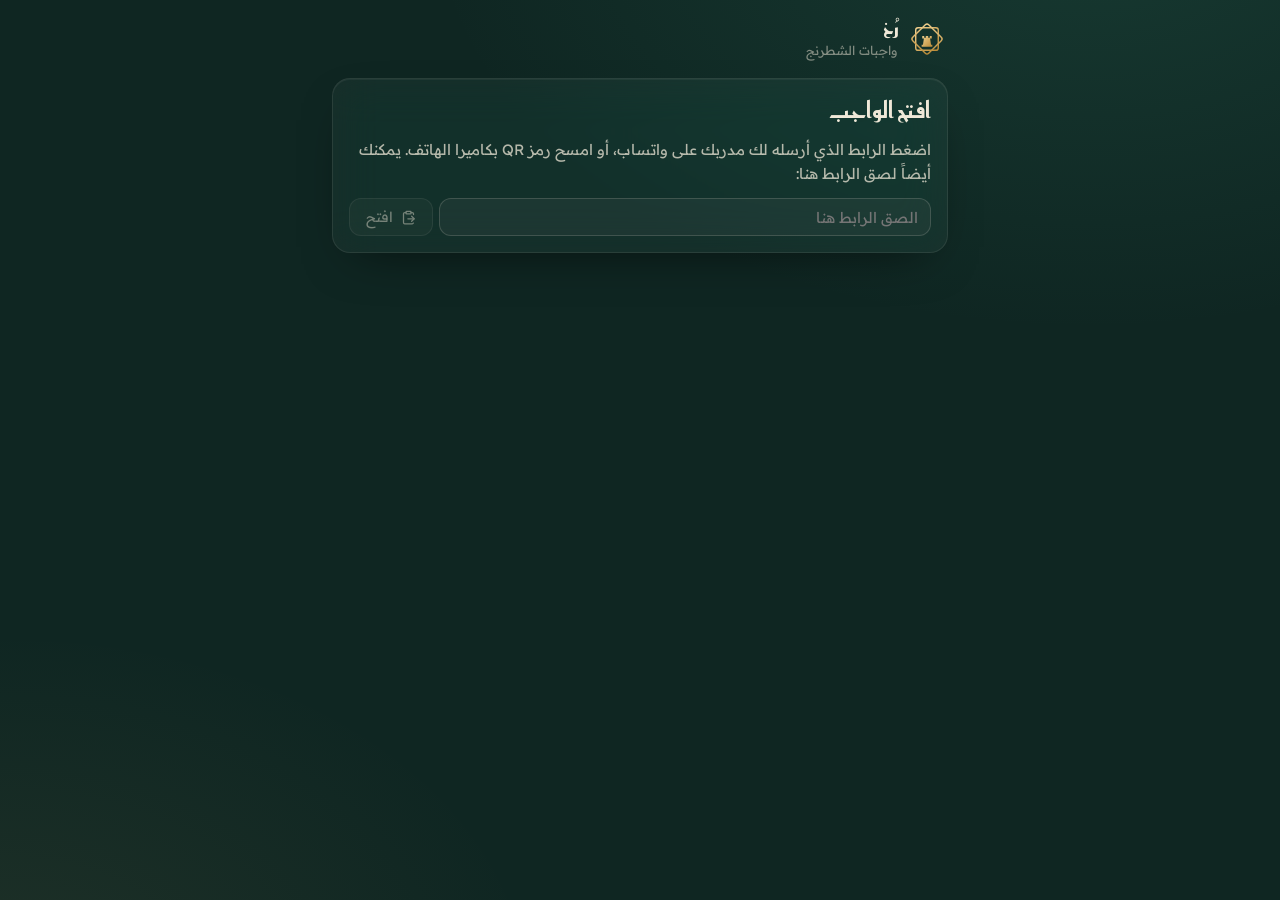
==== index.html @ 5d539c86 "Student homework page" ====
<!doctype html>
<html lang="ar" dir="rtl">
  <head>
    <meta charset="UTF-8" />
    <meta name="viewport" content="width=device-width, initial-scale=1.0, viewport-fit=cover" />
    <meta name="theme-color" content="#0f2622" />
    <meta name="referrer" content="no-referrer" />
    <meta name="description" content="رُخ — حلّ واجب الشطرنج الذي أرسله مدربك" />
    <title>رُخ — واجب الشطرنج</title>
    <link rel="icon" href="./icon.svg" />
    <link rel="manifest" href="./manifest.webmanifest" />
    <script type="module" crossorigin src="./assets/student-DVTTqoDS.js"></script>
    <link rel="stylesheet" crossorigin href="./assets/student-B9oNljlA.css">
  </head>
  <body>
    <div id="root"></div>
  </body>
</html>
---- assets/student-B9oNljlA.css ----
@font-face{font-family:Readex Pro Variable;font-style:normal;font-display:swap;font-weight:160 700;src:url(./readex-pro-arabic-wght-normal-DiwT_uOQ.woff2)format("woff2-variations");unicode-range:U+6??,U+750-77F,U+870-88E,U+890-891,U+897-8E1,U+8E3-8FF,U+200C-200E,U+2010-2011,U+204F,U+2E41,U+FB50-FDFF,U+FE70-FE74,U+FE76-FEFC,U+102E0-102FB,U+10E60-10E7E,U+10EC2-10EC4,U+10EFC-10EFF,U+1EE00-1EE03,U+1EE05-1EE1F,U+1EE21-1EE22,U+1EE24,U+1EE27,U+1EE29-1EE32,U+1EE34-1EE37,U+1EE39,U+1EE3B,U+1EE42,U+1EE47,U+1EE49,U+1EE4B,U+1EE4D-1EE4F,U+1EE51-1EE52,U+1EE54,U+1EE57,U+1EE59,U+1EE5B,U+1EE5D,U+1EE5F,U+1EE61-1EE62,U+1EE64,U+1EE67-1EE6A,U+1EE6C-1EE72,U+1EE74-1EE77,U+1EE79-1EE7C,U+1EE7E,U+1EE80-1EE89,U+1EE8B-1EE9B,U+1EEA1-1EEA3,U+1EEA5-1EEA9,U+1EEAB-1EEBB,U+1EEF0-1EEF1}@font-face{font-family:Readex Pro Variable;font-style:normal;font-display:swap;font-weight:160 700;src:url(./readex-pro-vietnamese-wght-normal-Do5Nl5oc.woff2)format("woff2-variations");unicode-range:U+102-103,U+110-111,U+128-129,U+168-169,U+1A0-1A1,U+1AF-1B0,U+300-301,U+303-304,U+308-309,U+323,U+329,U+1EA0-1EF9,U+20AB}@font-face{font-family:Readex Pro Variable;font-style:normal;font-display:swap;font-weight:160 700;src:url(./readex-pro-latin-ext-wght-normal-CsYMu49W.woff2)format("woff2-variations");unicode-range:U+100-2BA,U+2BD-2C5,U+2C7-2CC,U+2CE-2D7,U+2DD-2FF,U+304,U+308,U+329,U+1D00-1DBF,U+1E00-1E9F,U+1EF2-1EFF,U+2020,U+20A0-20AB,U+20AD-20C0,U+2113,U+2C60-2C7F,U+A720-A7FF}@font-face{font-family:Readex Pro Variable;font-style:normal;font-display:swap;font-weight:160 700;src:url(./readex-pro-latin-wght-normal--ekFhJJC.woff2)format("woff2-variations");unicode-range:U+??,U+131,U+152-153,U+2BB-2BC,U+2C6,U+2DA,U+2DC,U+304,U+308,U+329,U+2000-206F,U+20AC,U+2122,U+2191,U+2193,U+2212,U+2215,U+FEFF,U+FFFD}@font-face{font-family:Reem Kufi;font-style:normal;font-display:swap;font-weight:600;src:url(./reem-kufi-arabic-600-normal-DfPr_Olo.woff2)format("woff2"),url(./reem-kufi-arabic-600-normal-BlglqIsH.woff)format("woff");unicode-range:U+6??,U+750-77F,U+870-88E,U+890-891,U+897-8E1,U+8E3-8FF,U+200C-200E,U+2010-2011,U+204F,U+2E41,U+FB50-FDFF,U+FE70-FE74,U+FE76-FEFC,U+102E0-102FB,U+10E60-10E7E,U+10EC2-10EC4,U+10EFC-10EFF,U+1EE00-1EE03,U+1EE05-1EE1F,U+1EE21-1EE22,U+1EE24,U+1EE27,U+1EE29-1EE32,U+1EE34-1EE37,U+1EE39,U+1EE3B,U+1EE42,U+1EE47,U+1EE49,U+1EE4B,U+1EE4D-1EE4F,U+1EE51-1EE52,U+1EE54,U+1EE57,U+1EE59,U+1EE5B,U+1EE5D,U+1EE5F,U+1EE61-1EE62,U+1EE64,U+1EE67-1EE6A,U+1EE6C-1EE72,U+1EE74-1EE77,U+1EE79-1EE7C,U+1EE7E,U+1EE80-1EE89,U+1EE8B-1EE9B,U+1EEA1-1EEA3,U+1EEA5-1EEA9,U+1EEAB-1EEBB,U+1EEF0-1EEF1}@font-face{font-family:Reem Kufi;font-style:normal;font-display:swap;font-weight:600;src:url(./reem-kufi-vietnamese-600-normal-B860skIo.woff2)format("woff2"),url(./reem-kufi-vietnamese-600-normal-DrgVodXJ.woff)format("woff");unicode-range:U+102-103,U+110-111,U+128-129,U+168-169,U+1A0-1A1,U+1AF-1B0,U+300-301,U+303-304,U+308-309,U+323,U+329,U+1EA0-1EF9,U+20AB}@font-face{font-family:Reem Kufi;font-style:normal;font-display:swap;font-weight:600;src:url(./reem-kufi-latin-ext-600-normal-CPTgRtnQ.woff2)format("woff2"),url(./reem-kufi-latin-ext-600-normal-BGpF9z2Y.woff)format("woff");unicode-range:U+100-2BA,U+2BD-2C5,U+2C7-2CC,U+2CE-2D7,U+2DD-2FF,U+304,U+308,U+329,U+1D00-1DBF,U+1E00-1E9F,U+1EF2-1EFF,U+2020,U+20A0-20AB,U+20AD-20C0,U+2113,U+2C60-2C7F,U+A720-A7FF}@font-face{font-family:Reem Kufi;font-style:normal;font-display:swap;font-weight:600;src:url(./reem-kufi-latin-600-normal-D3q9CKj_.woff2)format("woff2"),url(./reem-kufi-latin-600-normal-COcR8l3q.woff)format("woff");unicode-range:U+??,U+131,U+152-153,U+2BB-2BC,U+2C6,U+2DA,U+2DC,U+304,U+308,U+329,U+2000-206F,U+20AC,U+2122,U+2191,U+2193,U+2212,U+2215,U+FEFF,U+FFFD}.cg-wrap{box-sizing:content-box;display:block;position:relative}cg-container{width:100%;height:100%;display:block;position:absolute;top:0}cg-board{-webkit-user-select:none;user-select:none;background-size:cover;width:100%;height:100%;line-height:0;position:absolute;top:0;left:0}.cg-wrap.manipulable cg-board{cursor:pointer}cg-board square{pointer-events:none;width:12.5%;height:12.5%;position:absolute;top:0;left:0}cg-board square.move-dest{pointer-events:auto}cg-board square.last-move{will-change:transform}.cg-wrap piece{z-index:2;will-change:transform;pointer-events:none;background-size:cover;width:12.5%;height:12.5%;position:absolute;top:0;left:0}cg-board piece.dragging{cursor:move;z-index:11!important}piece.anim{z-index:8}piece.fading{z-index:1;opacity:.5}.cg-wrap piece.ghost{opacity:.3}.cg-wrap piece svg{pointer-events:none;z-index:2;opacity:.6;width:100%;height:100%;position:relative;top:0;left:0;overflow:hidden}.cg-wrap cg-auto-pieces,.cg-wrap .cg-shapes,.cg-wrap .cg-custom-svgs,.cg-wrap .cg-shapes-below,.cg-wrap .cg-custom-below{pointer-events:none;width:100%;height:100%;position:absolute;top:0;left:0;overflow:visible}.cg-wrap cg-auto-pieces{z-index:2}.cg-wrap cg-auto-pieces piece{opacity:.3}.cg-wrap .cg-shapes{opacity:.6;z-index:2;overflow:hidden}.cg-wrap .cg-shapes-below{z-index:1;overflow:hidden}.cg-wrap .cg-custom-below{z-index:1}.cg-wrap .cg-custom-svgs{z-index:9}.cg-wrap .cg-custom-svgs svg,.cg-wrap .cg-custom-below svg{overflow:visible}.cg-wrap coords{pointer-events:none;opacity:.8;font-family:sans-serif;font-size:9px;display:flex;position:absolute}.cg-wrap coords.ranks{flex-flow:column-reverse;width:12px;height:100%;top:-20px;left:4px}.cg-wrap coords.ranks.black{flex-flow:column}.cg-wrap coords.ranks.left{align-items:flex-end;left:-15px}.cg-wrap coords.files{text-transform:uppercase;text-align:center;flex-flow:row;width:100%;height:16px;bottom:-4px;left:24px}.cg-wrap coords.files.black{flex-flow:row-reverse}.cg-wrap coords coord{flex:auto}.cg-wrap coords.ranks coord{transform:translateY(39%)}.cg-wrap coords.squares{text-transform:uppercase;text-align:right;flex-flow:column-reverse;width:12.5%;height:100%;bottom:0;left:0}.cg-wrap coords.squares.black{flex-flow:column}.cg-wrap coords.squares.left{text-align:left}.cg-wrap coords.squares coord{padding:6% 4%}.cg-wrap coords.squares.rank2{transform:translate(100%)}.cg-wrap coords.squares.rank3{transform:translate(200%)}.cg-wrap coords.squares.rank4{transform:translate(300%)}.cg-wrap coords.squares.rank5{transform:translate(400%)}.cg-wrap coords.squares.rank6{transform:translate(500%)}.cg-wrap coords.squares.rank7{transform:translate(600%)}.cg-wrap coords.squares.rank8{transform:translate(700%)}.cg-wrap piece.pawn.white{background-image:url([data-uri])}.cg-wrap piece.bishop.white{background-image:url([data-uri])}.cg-wrap piece.knight.white{background-image:url([data-uri])}.cg-wrap piece.rook.white{background-image:url([data-uri])}.cg-wrap piece.queen.white{background-image:url([data-uri])}.cg-wrap piece.king.white{background-image:url([data-uri])}.cg-wrap piece.pawn.black{background-image:url([data-uri])}.cg-wrap piece.bishop.black{background-image:url([data-uri])}.cg-wrap piece.knight.black{background-image:url([data-uri])}.cg-wrap piece.rook.black{background-image:url([data-uri])}.cg-wrap piece.queen.black{background-image:url([data-uri])}.cg-wrap piece.king.black{background-image:url([data-uri])}:root{--bg:#0f2622;--bg-deep:#0a1c19;--bg-glow-a:#40a08229;--bg-glow-b:#d9b26a14;--glass:#efe8d80b;--glass-2:#efe8d813;--glass-3:#efe8d81f;--glass-solid:#15322d;--line:#efe8d817;--line-2:#efe8d82b;--ink:#efe8d8;--ink-2:#efe8d8bd;--ink-3:#efe8d880;--ink-4:#efe8d84d;--brass:#d9b26a;--brass-2:#f1d08f;--brass-ink:#2a1e06;--brass-soft:#d9b26a24;--jade:#6fd3a8;--jade-soft:#6fd3a824;--amber:#f2b655;--amber-soft:#f2b65524;--coral:#f27d6b;--coral-soft:#f27d6b24;--sky:#8ec5ff;--sky-soft:#8ec5ff24;--violet:#b9a3ff;--eval-white:#f3eee2;--eval-black:#1a1a17;--r-xl:24px;--r-lg:18px;--r-md:12px;--r-sm:8px;--r-pill:999px;--shadow-panel:0 1px 0 #ffffff0d inset, 0 18px 50px -24px #000000a6;--shadow-board:0 2px 0 #ffffff0f inset, 0 40px 80px -30px #000000bf, 0 0 0 1px #d9b26a38;--blur:saturate(140%) blur(22px);--font-ui:"Readex Pro Variable", "Segoe UI", Tahoma, sans-serif;--font-display:"Reem Kufi", "Readex Pro Variable", sans-serif;--titlebar:40px;--nav-w:236px;--lightningcss-light: ;--lightningcss-dark:initial;color-scheme:dark}:root[data-theme=light]{--bg:#ece5d5;--bg-deep:#e2d9c5;--bg-glow-a:#2f7a641f;--bg-glow-b:#be8c321a;--glass:#ffffff80;--glass-2:#ffffffad;--glass-3:#ffffffd9;--glass-solid:#f7f2e7;--line:#16332d1a;--line-2:#16332d2e;--ink:#16332d;--ink-2:#16332dc2;--ink-3:#16332d8c;--ink-4:#16332d52;--brass:#a8792a;--brass-2:#8a5f17;--brass-ink:#fff8e8;--brass-soft:#a8792a21;--jade:#1f8a5f;--jade-soft:#1f8a5f1f;--amber:#b9761a;--amber-soft:#b9761a1f;--coral:#c94b3a;--coral-soft:#c94b3a1f;--sky:#2f6fb8;--sky-soft:#2f6fb81f;--violet:#6c4fd6;--shadow-panel:0 1px 0 #ffffffb3 inset, 0 18px 40px -26px #281e0a59;--shadow-board:0 30px 60px -30px #281e0a80, 0 0 0 1px #a8792a4d;--lightningcss-light:initial;--lightningcss-dark: ;color-scheme:light}*,:before,:after{box-sizing:border-box}html,body,#root{height:100%;margin:0}body{font-family:var(--font-ui);color:var(--ink);background:var(--bg);background-image:radial-gradient(1100px 700px at 85% -10%, var(--bg-glow-a), transparent 60%), radial-gradient(900px 600px at 0% 110%, var(--bg-glow-b), transparent 60%);-webkit-font-smoothing:antialiased;font-feature-settings:"tnum" 0;background-attachment:fixed;font-size:15px;line-height:1.6;overflow:hidden}button,input,select,textarea{font:inherit;color:inherit}::selection{background:var(--brass-soft)}a{color:var(--brass)}:focus-visible{outline:2px solid var(--brass);outline-offset:2px;border-radius:6px}::-webkit-scrollbar{width:10px;height:10px}::-webkit-scrollbar-thumb{background:var(--glass-3);background-clip:padding-box;border:3px solid #0000;border-radius:10px}::-webkit-scrollbar-track{background:0 0}h1,h2,h3,h4{margin:0;font-weight:600;line-height:1.25}.display{font-family:var(--font-display);letter-spacing:0;font-weight:600}.num{font-variant-numeric:tabular-nums}.ltr{direction:ltr;unicode-bidi:isolate}.muted{color:var(--ink-3)}.soft{color:var(--ink-2)}.app{grid-template-columns:var(--nav-w) minmax(0, 1fr);grid-template-rows:var(--titlebar) minmax(0, 1fr);height:100%;display:grid}.titlebar{-webkit-app-region:drag;color:var(--ink-3);border-bottom:1px solid var(--line);background:color-mix(in srgb, var(--bg) 82%, transparent);grid-column:1/-1;align-items:center;gap:14px;padding-inline-start:20px;padding-inline-end:150px;font-size:12.5px;display:flex}:root[dir=rtl] .titlebar{padding-inline-start:150px;padding-inline-end:18px}.titlebar .crumb{color:var(--ink-2)}.titlebar .grow{flex:1}.titlebar button{-webkit-app-region:no-drag}.nav{border-inline-end:1px solid var(--line);flex-direction:column;gap:2px;padding:18px 12px 14px;display:flex;overflow-y:auto}.brand{align-items:center;gap:12px;padding:4px 10px 18px;display:flex}.brand-mark{flex:none;width:38px;height:38px}.brand-name{font-family:var(--font-display);color:var(--ink);font-size:26px;line-height:1}.brand-sub{color:var(--ink-3);margin-top:4px;font-size:11.5px}.nav-group{color:var(--ink-4);padding:14px 12px 6px;font-size:11.5px}.nav-item{border-radius:var(--r-md);width:100%;color:var(--ink-2);cursor:pointer;text-align:start;background:0 0;border:0;align-items:center;gap:12px;padding:9px 12px;font-size:14.5px;transition:background .15s,color .15s;display:flex;position:relative}.nav-item:hover{background:var(--glass);color:var(--ink)}.nav-item.active{background:var(--glass-2);color:var(--ink)}.nav-item.active:before{content:"";background:var(--brass);border-radius:0 3px 3px 0;width:3px;position:absolute;top:9px;bottom:9px}.nav-item.active:not(:-webkit-any(:lang(ae),:lang(ar),:lang(arc),:lang(bcc),:lang(bqi),:lang(ckb),:lang(dv),:lang(fa),:lang(glk),:lang(he),:lang(ku),:lang(mzn),:lang(nqo),:lang(pnb),:lang(ps),:lang(sd),:lang(ug),:lang(ur),:lang(yi))):before{left:-12px}.nav-item.active:not(:is(:lang(ae),:lang(ar),:lang(arc),:lang(bcc),:lang(bqi),:lang(ckb),:lang(dv),:lang(fa),:lang(glk),:lang(he),:lang(ku),:lang(mzn),:lang(nqo),:lang(pnb),:lang(ps),:lang(sd),:lang(ug),:lang(ur),:lang(yi))):before{left:-12px}.nav-item.active:-webkit-any(:lang(ae),:lang(ar),:lang(arc),:lang(bcc),:lang(bqi),:lang(ckb),:lang(dv),:lang(fa),:lang(glk),:lang(he),:lang(ku),:lang(mzn),:lang(nqo),:lang(pnb),:lang(ps),:lang(sd),:lang(ug),:lang(ur),:lang(yi)):before{right:-12px}.nav-item.active:is(:lang(ae),:lang(ar),:lang(arc),:lang(bcc),:lang(bqi),:lang(ckb),:lang(dv),:lang(fa),:lang(glk),:lang(he),:lang(ku),:lang(mzn),:lang(nqo),:lang(pnb),:lang(ps),:lang(sd),:lang(ug),:lang(ur),:lang(yi)):before{right:-12px}:root[dir=rtl] .nav-item.active:before{border-radius:3px 0 0 3px}.nav-item svg{opacity:.9;flex:none}.nav-item .badge{margin-inline-start:auto}.nav-foot{color:var(--ink-4);margin-top:auto;padding:12px;font-size:12px}.main{min-width:0;min-height:0;position:relative;overflow:hidden}.page{height:100%;padding:28px 34px 40px;overflow-y:auto}.page.fill{flex-direction:column;padding:18px 26px;display:flex;overflow:hidden}.page-head{flex-wrap:wrap;align-items:flex-end;gap:18px;margin-bottom:22px;display:flex}.page-head h1{font-family:var(--font-display);font-size:34px;font-weight:600}.page-head .lede{color:var(--ink-3);max-width:70ch;margin-top:4px;font-size:14.5px}.page-head .actions{align-items:center;gap:10px;margin-inline-start:auto;display:flex}.panel{background:var(--glass);border:1px solid var(--line);border-radius:var(--r-lg);box-shadow:var(--shadow-panel);-webkit-backdrop-filter:var(--blur);backdrop-filter:var(--blur)}.panel.pad{padding:18px 20px}.panel-title{color:var(--ink-3);align-items:center;gap:8px;margin-bottom:10px;font-size:13px;display:flex}.section-title{font-family:var(--font-display);margin:30px 0 14px;font-size:21px}.divider{background:var(--line);height:1px;margin:14px 0}.btn{border-radius:var(--r-md);border:1px solid var(--line-2);background:var(--glass-2);height:38px;color:var(--ink);cursor:pointer;white-space:nowrap;justify-content:center;align-items:center;gap:8px;padding:0 16px;font-size:14px;transition:background .15s,border-color .15s,transform 80ms;display:inline-flex}.btn:hover{background:var(--glass-3)}.btn:active{transform:translateY(1px)}.btn:disabled{opacity:.45;cursor:not-allowed}.btn.primary{background:linear-gradient(180deg, var(--brass-2), var(--brass));color:var(--brass-ink);border-color:#0000;font-weight:600;box-shadow:0 8px 24px -10px #d9b26a99}:root[data-theme=light] .btn.primary{background:linear-gradient(#b98a37,#96681f)}.btn.primary:hover{filter:brightness(1.06)}.btn.ghost{background:0 0;border-color:#0000}.btn.ghost:hover{background:var(--glass-2)}.btn.sm{border-radius:9px;height:30px;padding:0 11px;font-size:13px}.btn.lg{border-radius:14px;height:46px;padding:0 22px;font-size:15px}.btn.icon{width:38px;padding:0}.btn.sm.icon{width:30px}.btn.danger{color:var(--coral)}.input,.select,.textarea{border-radius:var(--r-md);border:1px solid var(--line-2);background:var(--glass);outline:none;width:100%;height:38px;padding:0 12px}.textarea{resize:vertical;height:auto;min-height:90px;padding:10px 12px;line-height:1.6}.input:focus,.select:focus,.textarea:focus{border-color:var(--brass)}.select option{background:var(--glass-solid)}.field{color:var(--ink-3);flex-direction:column;gap:6px;font-size:13px;display:flex}.field>span{color:var(--ink-2)}.seg{background:var(--glass);border:1px solid var(--line);border-radius:12px;gap:2px;padding:3px;display:inline-flex}.seg button{cursor:pointer;color:var(--ink-3);white-space:nowrap;background:0 0;border:0;border-radius:9px;padding:6px 13px;font-size:13.5px}.seg button.on{background:var(--glass-3);color:var(--ink)}.chip{border-radius:var(--r-pill);background:var(--glass-2);height:26px;color:var(--ink-2);border:1px solid var(--line);white-space:nowrap;align-items:center;gap:6px;padding:0 10px;font-size:12.5px;display:inline-flex}button.chip{cursor:pointer}button.chip.on{background:var(--brass-soft);border-color:color-mix(in srgb, var(--brass) 50%, transparent);color:var(--ink)}.chip.jade{background:var(--jade-soft);color:var(--jade);border-color:#0000}.chip.coral{background:var(--coral-soft);color:var(--coral);border-color:#0000}.chip.amber{background:var(--amber-soft);color:var(--amber);border-color:#0000}.chip.sky{background:var(--sky-soft);color:var(--sky);border-color:#0000}.chip.brass{background:var(--brass-soft);color:var(--brass);border-color:#0000}.badge{background:var(--brass);min-width:20px;height:20px;color:var(--brass-ink);border-radius:10px;justify-content:center;align-items:center;padding:0 6px;font-size:11.5px;font-weight:700;display:inline-flex}.progress{background:var(--glass-3);border-radius:6px;height:6px;overflow:hidden}.progress>i{background:linear-gradient(90deg, var(--brass), var(--brass-2));border-radius:6px;height:100%;transition:width .5s;display:block}:root[dir=rtl] .progress>i{margin-inline-start:0}.tabs{border-bottom:1px solid var(--line);gap:4px;margin-bottom:12px;display:flex}.tabs button{color:var(--ink-3);cursor:pointer;background:0 0;border:0;border-bottom:2px solid #0000;margin-bottom:-1px;padding:9px 12px;font-size:13.5px}.tabs button.on{color:var(--ink);border-bottom-color:var(--brass)}.grid{gap:16px;display:grid}.cards{grid-template-columns:repeat(auto-fill,minmax(260px,1fr));gap:14px;display:grid}.row{align-items:center;gap:10px;display:flex}.row.wrap{flex-wrap:wrap}.col{flex-direction:column;gap:10px;display:flex}.spacer{flex:1}.tile{text-align:start;border-radius:var(--r-lg);border:1px solid var(--line);background:var(--glass);cursor:pointer;color:inherit;flex-direction:column;gap:8px;padding:16px 18px;transition:border-color .15s,background .15s;display:flex}.tile:hover{border-color:var(--line-2);background:var(--glass-2)}.tile h3{font-size:16px;font-weight:600}.tile p{color:var(--ink-3);margin:0;font-size:13.5px;line-height:1.55}.empty{text-align:center;color:var(--ink-3);padding:40px 20px}.empty h3{color:var(--ink-2);margin-bottom:6px;font-size:17px}.prose{color:var(--ink-2);max-width:72ch;font-size:15.5px;line-height:1.95}.prose p{margin:0 0 12px}.prose strong{color:var(--ink);font-weight:600}.prose ul,.prose ol{margin:0 0 12px;padding-inline-start:22px}.prose li{margin-bottom:4px}.prose h3,.prose h4{color:var(--ink);margin:16px 0 8px;font-size:17px}.prose code,.san{font-family:var(--font-ui);color:var(--ink);direction:ltr;unicode-bidi:isolate;font-weight:600}.tip{border-inline-start:3px solid var(--brass);background:var(--brass-soft);border-radius:var(--r-md);color:var(--ink);margin:6px 0 14px;padding:12px 16px}.tip .prose{color:var(--ink)}.toast-wrap{bottom:22px;z-index:100;pointer-events:none;flex-direction:column;gap:8px;display:flex;position:fixed;transform:translate(50%)}.toast-wrap:not(:-webkit-any(:lang(ae),:lang(ar),:lang(arc),:lang(bcc),:lang(bqi),:lang(ckb),:lang(dv),:lang(fa),:lang(glk),:lang(he),:lang(ku),:lang(mzn),:lang(nqo),:lang(pnb),:lang(ps),:lang(sd),:lang(ug),:lang(ur),:lang(yi))){left:50%}.toast-wrap:not(:is(:lang(ae),:lang(ar),:lang(arc),:lang(bcc),:lang(bqi),:lang(ckb),:lang(dv),:lang(fa),:lang(glk),:lang(he),:lang(ku),:lang(mzn),:lang(nqo),:lang(pnb),:lang(ps),:lang(sd),:lang(ug),:lang(ur),:lang(yi))){left:50%}.toast-wrap:-webkit-any(:lang(ae),:lang(ar),:lang(arc),:lang(bcc),:lang(bqi),:lang(ckb),:lang(dv),:lang(fa),:lang(glk),:lang(he),:lang(ku),:lang(mzn),:lang(nqo),:lang(pnb),:lang(ps),:lang(sd),:lang(ug),:lang(ur),:lang(yi)){right:50%}.toast-wrap:is(:lang(ae),:lang(ar),:lang(arc),:lang(bcc),:lang(bqi),:lang(ckb),:lang(dv),:lang(fa),:lang(glk),:lang(he),:lang(ku),:lang(mzn),:lang(nqo),:lang(pnb),:lang(ps),:lang(sd),:lang(ug),:lang(ur),:lang(yi)){right:50%}:root[dir=ltr] .toast-wrap{transform:translate(-50%)}.toast{pointer-events:auto;background:var(--glass-solid);border:1px solid var(--line-2);box-shadow:var(--shadow-panel);border-radius:14px;padding:11px 18px;font-size:14px}.modal-back{-webkit-backdrop-filter:blur(6px);backdrop-filter:blur(6px);z-index:80;background:#050f0d8c;place-items:center;display:grid;position:fixed;top:0;bottom:0;left:0;right:0}.modal{background:var(--glass-solid);border:1px solid var(--line-2);border-radius:var(--r-xl);width:min(560px,100vw - 40px);max-height:calc(100vh - 80px);padding:24px 26px;overflow:auto;box-shadow:0 40px 100px -30px #000000b3}.modal h2{font-family:var(--font-display);margin-bottom:16px;font-size:24px}@media (prefers-reduced-motion:reduce){*,:before,:after{transition-duration:.01ms!important;animation-duration:.01ms!important}}.content-link{background:var(--brass-soft);color:var(--ink);cursor:pointer;font:inherit;text-decoration:underline;-webkit-text-decoration-color:color-mix(in srgb, var(--brass) 60%, transparent);text-decoration-color:color-mix(in srgb, var(--brass) 60%, transparent);text-underline-offset:3px;border:0;border-radius:6px;padding:1px 8px;font-weight:600}.content-link:hover{background:color-mix(in srgb, var(--brass) 25%, transparent)}.board-shell{direction:ltr;align-items:stretch;gap:10px;display:flex;position:relative}.board-frame{aspect-ratio:1;background:linear-gradient(145deg, #ffffff12, #fff0 40%), var(--frame,#10302a);box-shadow:var(--shadow-board);border-radius:16px;flex:none;padding:10px;position:relative}.board-frame .cg-wrap{border-radius:6px;width:100%;height:100%;overflow:hidden}.board-frame cg-container{border-radius:6px}cg-board{--light:#e8e0cb;--dark:#3c7a66;background-color:var(--dark);background-image:var(--texture,none), conic-gradient(var(--dark) 0 90deg, var(--light) 90deg 180deg, var(--dark) 180deg 270deg, var(--light) 270deg);background-blend-mode:var(--blend,soft-light), normal;background-size:100% 100%,25% 25%}.board-frame[data-board=malachite]{--frame:linear-gradient(160deg, #164238, #0c2520)}.board-frame[data-board=malachite] cg-board{--light:#e9e2cf;--dark:#2f7461;--texture:url(./stone-4E5svG4j.svg);--blend:soft-light}.board-frame[data-board=walnut]{--frame:linear-gradient(160deg, #4a2f1b, #2a190d)}.board-frame[data-board=walnut] cg-board{--light:#e8c9a0;--dark:#a26d43;--texture:url(./wood-DWBM-19f.svg);--blend:multiply}.board-frame[data-board=marble]{--frame:linear-gradient(160deg, #3b3f47, #23262c)}.board-frame[data-board=marble] cg-board{--light:#eeece6;--dark:#8d939c;--texture:url(./stone-4E5svG4j.svg);--blend:soft-light}.board-frame[data-board=ocean]{--frame:linear-gradient(160deg, #1d3448, #101f2c)}.board-frame[data-board=ocean] cg-board{--light:#dee3e6;--dark:#7d9db3;--texture:none}.board-frame[data-board=classic]{--frame:linear-gradient(160deg, #3b4a2a, #222b17)}.board-frame[data-board=classic] cg-board{--light:#eeeed2;--dark:#769656;--texture:none}cg-board square.last-move{background-color:#f1d08f6b}cg-board square.selected{background-color:#f1d08f8c}cg-board square.move-dest{background:radial-gradient(#0c28226b 20%,#0000 22%)}cg-board square.move-dest:hover{background:#f1d08f59}cg-board square.oc.move-dest{background:radial-gradient(#0000 0% 79%,#0c282261 80%)}cg-board square.premove-dest{background:radial-gradient(#4678c873 20%,#0000 22%)}cg-board square.current-premove{background-color:#4678c866}cg-board square.check{background:radial-gradient(#ff4632f2 0%,#e6281e99 30%,#c8000000 75%)}cg-board square.hint-good{box-shadow:inset 0 0 0 4px #6fd3a8d9}cg-board square.hint-bad{box-shadow:inset 0 0 0 4px #f27d6bd9}cg-board square.hint-from{background-color:#8ec5ff66}.cg-wrap piece{filter:drop-shadow(0 3px 2px #00000047)}.cg-wrap piece.dragging{filter:drop-shadow(0 10px 8px #00000059)}.cg-wrap coords{font-family:var(--font-ui);opacity:.9;font-size:clamp(8px,1.5cqw,12px);font-weight:700}.cg-wrap coords coord{color:#2c5f50!important;text-shadow:none!important}.cg-wrap coords coord.coord-dark{color:#efe8d8!important}.promo{z-index:20;-webkit-backdrop-filter:blur(3px);backdrop-filter:blur(3px);background:#0614118c;border-radius:6px;place-items:center;display:grid;position:absolute;top:10px;bottom:10px;left:10px;right:10px}.promo-row{background:var(--glass-solid);border:1px solid var(--line-2);border-radius:16px;gap:10px;padding:12px;display:flex}.promo-row button{border:1px solid var(--line);background:var(--glass-2) center / 80% no-repeat;cursor:pointer;border-radius:12px;width:76px;height:76px}.promo-row button:hover{background-color:var(--brass-soft);border-color:var(--brass)}.evalbar{background:var(--eval-black);border-radius:8px;flex:none;width:20px;position:relative;overflow:hidden;box-shadow:0 0 0 1px #d9b26a38}.evalbar .fill{background:linear-gradient(180deg, #fffaf0, var(--eval-white));transition:height .55s cubic-bezier(.2,.8,.2,1);position:absolute;bottom:0;left:0;right:0}.evalbar.flipped .fill{top:0;bottom:auto}.evalbar .mid{background:#d9b26a99;height:1px;position:absolute;top:50%;left:0;right:0}.evalbar .label{text-align:center;letter-spacing:-.3px;font-size:9px;font-weight:700;position:absolute;left:0;right:0}.mini-board{aspect-ratio:1;pointer-events:none;border-radius:10px;overflow:hidden;box-shadow:0 0 0 1px #d9b26a2e}.mini-board .cg-wrap{width:100%;height:100%}.mini-board coords{display:none}.board-layout{flex:1;grid-template-columns:minmax(0,1fr) 420px;gap:22px;min-height:0;display:grid}.board-layout.wide-side{grid-template-columns:minmax(0,1fr) 480px}@media (max-width:1280px){.board-layout{grid-template-columns:minmax(0,1fr) 360px}}.stage{justify-content:center;align-items:center;min-width:0;min-height:0;display:flex}.stage-inner{direction:ltr;flex-direction:column;gap:6px;display:flex}.strip{direction:rtl;align-items:center;gap:10px;height:38px;display:flex}.side{flex-direction:column;gap:12px;min-height:0;display:flex;overflow:hidden}.side>.panel{flex:none}.side .grow{flex:1;min-height:0;overflow-y:auto}.player{align-items:center;gap:10px;width:100%;font-size:14px;display:flex}.player .avatar{background:var(--glass-2);border:1px solid var(--line);border-radius:9px;flex:none;place-items:center;width:30px;height:30px;display:grid}.player .pname{font-weight:600}.player .prating{color:var(--ink-3);font-size:13px}.clock{font-variant-numeric:tabular-nums;background:var(--glass-2);border:1px solid var(--line);text-align:center;direction:ltr;border-radius:9px;min-width:86px;margin-inline-start:auto;padding:3px 12px;font-size:19px;font-weight:600}.clock.running{background:var(--brass-soft);border-color:color-mix(in srgb, var(--brass) 60%, transparent);color:var(--ink)}.clock.low{color:var(--coral)}.movelist{border-radius:var(--r-md);font-size:14px;overflow-y:auto}.mrow{grid-template-columns:38px 1fr 1fr;align-items:center;display:grid}.mrow:nth-child(odd){background:var(--glass)}.mn{color:var(--ink-4);text-align:center;font-size:12.5px}.mv{text-align:left;cursor:pointer;color:var(--ink-2);background:0 0;border:0;border-radius:6px;align-items:center;gap:4px;padding:5px 8px;font-weight:500;display:flex}.mv:hover{background:var(--glass-2);color:var(--ink)}.mv.cur{background:var(--brass-soft);color:var(--ink);box-shadow:inset 0 0 0 1px color-mix(in srgb, var(--brass) 45%, transparent)}.mv i{font-size:12px;font-style:normal;font-weight:700}.mv.empty{color:var(--ink-4);cursor:default}.eline{cursor:pointer;text-align:left;border:0;border-top:1px solid var(--line);background:0 0;border-radius:8px;align-items:baseline;gap:10px;width:100%;padding:6px 4px;display:flex}.eline:hover{background:var(--glass-2)}.escore{background:var(--glass-3);text-align:center;border-radius:6px;flex:none;min-width:56px;padding:1px 8px;font-size:13.5px;font-weight:700}.epv{color:var(--ink-2);white-space:nowrap;text-overflow:ellipsis;font-size:13px;overflow:hidden}.ctrls{justify-content:center;gap:6px;display:flex}.feedback{border-radius:var(--r-md);align-items:flex-start;gap:10px;padding:12px 14px;font-size:14.5px;line-height:1.7;display:flex}.feedback.ok{background:var(--jade-soft);color:var(--ink);border:1px solid color-mix(in srgb, var(--jade) 40%, transparent)}.feedback.bad{background:var(--coral-soft);border:1px solid color-mix(in srgb, var(--coral) 40%, transparent)}.feedback.info{background:var(--glass-2);border:1px solid var(--line)}.feedback.warn{background:var(--amber-soft);border:1px solid color-mix(in srgb, var(--amber) 40%, transparent)}.feedback svg{flex:none;margin-top:3px}.stat{flex-direction:column;gap:2px;display:flex}.stat b{font-variant-numeric:tabular-nums;font-size:26px;font-weight:600;line-height:1.2}.stat span{color:var(--ink-3);font-size:12.5px}.reader{padding-inline-end:6px;overflow-y:auto}.reader .block-diagram{border:1px solid var(--line);border-radius:var(--r-md);cursor:pointer;background:var(--glass);align-items:center;gap:12px;margin:8px 0 16px;padding:10px 12px;transition:border-color .15s;display:flex}.reader .block-diagram:hover{border-color:var(--line-2)}.reader .block-diagram.on{border-color:var(--brass);background:var(--brass-soft)}.reader .block-diagram .mini-wrap{flex:none;width:92px}.list-row{border-radius:var(--r-md);text-align:start;cursor:pointer;width:100%;color:inherit;background:0 0;border:1px solid #0000;align-items:center;gap:12px;padding:11px 14px;display:flex}.list-row:hover{background:var(--glass-2);border-color:var(--line)}.list-row.on{background:var(--brass-soft);border-color:color-mix(in srgb, var(--brass) 40%, transparent)}.list-row .title{font-weight:500}.list-row .sub{color:var(--ink-3);font-size:12.5px}.board-frame.mini{border-radius:9px;padding:3px;box-shadow:0 0 0 1px #d9b26a2e}.board-frame.mini .cg-wrap{border-radius:6px}.board-frame.mini coords{display:none}.board-frame.mini piece{filter:none}.switch{cursor:pointer;flex:none;width:38px;height:22px;position:relative}.switch input{opacity:0;width:0;height:0;position:absolute}.switch span{background:var(--glass-3);border-radius:22px;transition:background .2s;position:absolute;top:0;bottom:0;left:0;right:0}.switch span:after{content:"";top:3px;background:var(--ink);border-radius:50%;width:16px;height:16px;transition:transform .2s;position:absolute}.switch span:not(:-webkit-any(:lang(ae),:lang(ar),:lang(arc),:lang(bcc),:lang(bqi),:lang(ckb),:lang(dv),:lang(fa),:lang(glk),:lang(he),:lang(ku),:lang(mzn),:lang(nqo),:lang(pnb),:lang(ps),:lang(sd),:lang(ug),:lang(ur),:lang(yi))):after{left:3px}.switch span:not(:is(:lang(ae),:lang(ar),:lang(arc),:lang(bcc),:lang(bqi),:lang(ckb),:lang(dv),:lang(fa),:lang(glk),:lang(he),:lang(ku),:lang(mzn),:lang(nqo),:lang(pnb),:lang(ps),:lang(sd),:lang(ug),:lang(ur),:lang(yi))):after{left:3px}.switch span:-webkit-any(:lang(ae),:lang(ar),:lang(arc),:lang(bcc),:lang(bqi),:lang(ckb),:lang(dv),:lang(fa),:lang(glk),:lang(he),:lang(ku),:lang(mzn),:lang(nqo),:lang(pnb),:lang(ps),:lang(sd),:lang(ug),:lang(ur),:lang(yi)):after{right:3px}.switch span:is(:lang(ae),:lang(ar),:lang(arc),:lang(bcc),:lang(bqi),:lang(ckb),:lang(dv),:lang(fa),:lang(glk),:lang(he),:lang(ku),:lang(mzn),:lang(nqo),:lang(pnb),:lang(ps),:lang(sd),:lang(ug),:lang(ur),:lang(yi)):after{right:3px}.switch input:checked+span{background:var(--brass)}.switch input:checked+span:after{background:var(--brass-ink);transform:translate(-16px)}:root[dir=ltr] .switch input:checked+span:after{transform:translate(16px)}.switch input:focus-visible+span{outline:2px solid var(--brass);outline-offset:2px}.range{width:100%;accent-color:var(--brass);height:22px}.check{color:var(--ink-2);cursor:pointer;align-items:center;gap:8px;font-size:13.5px;display:inline-flex}.check input{accent-color:var(--brass);width:16px;height:16px}.ob-choices{grid-template-columns:repeat(3,1fr);gap:10px;display:grid}.ob-choices .tile.on,.tile.on{border-color:var(--brass);background:var(--brass-soft)}.onboard .modal h2{font-size:28px}html,body,#root{height:auto;min-height:100%}body{-webkit-tap-highlight-color:transparent;background-attachment:scroll;overflow:hidden auto}.st-page{max-width:640px;padding:max(12px, env(safe-area-inset-top)) 12px max(24px, env(safe-area-inset-bottom));flex-direction:column;gap:12px;margin:0 auto;display:flex}.st-page .panel.pad{padding:16px}.st-center{justify-content:center;align-items:center;min-height:70vh}.st-brand{align-items:center;gap:10px;padding:4px 2px;display:flex}.st-brand b{font-family:var(--font-display);font-size:20px;line-height:1.1;display:block}.st-brand span{color:var(--ink-3);font-size:12.5px}.st-h1{font-family:var(--font-display);margin:0;font-size:23px;line-height:1.35}.st-top{display:flex}.st-wide{justify-content:center;width:100%}.st-wa{min-height:52px;font-size:16.5px;text-decoration:none}.st-wa[aria-disabled=true]{opacity:.5;pointer-events:none}.st-note{border-inline-start:3px solid var(--brass);background:var(--brass-soft);border-radius:var(--r-sm);margin:0;padding:10px 12px;font-size:14.5px}.st-rules{color:var(--ink-2);flex-direction:column;gap:4px;margin:0;padding-inline-start:18px;font-size:14px;display:flex}.st-ellipsis{white-space:nowrap;text-overflow:ellipsis;min-width:0;overflow:hidden}.st-solve{padding:max(8px, env(safe-area-inset-top)) 10px max(16px, env(safe-area-inset-bottom));flex-direction:column;align-items:center;gap:10px;max-width:640px;margin:0 auto;display:flex}.st-solve-head{flex-direction:column;gap:6px;width:100%;font-size:14px;display:flex}.st-board{touch-action:none;justify-content:center;width:100%;display:flex}.st-board .board-frame{border-radius:12px;padding:6px}.st-panel{background:var(--glass);border:1px solid var(--line);border-radius:var(--r-lg);flex-direction:column;gap:10px;width:100%;padding:12px 14px;display:flex}.st-prompt{font-size:16px;line-height:1.4}.st-side{border:1px solid var(--line-2);border-radius:4px;flex:none;width:14px;height:14px}.st-side.white{background:#f3eee2}.st-side.black{background:#1a1a17}.st-hint{font-size:13px}.st-expl{margin:0;font-size:14px}.st-line{text-align:left;color:var(--ink-2);direction:ltr;font-size:14px}.st-panel .btn.lg,.st-page .btn.lg{min-height:48px}.st-works{margin:0;padding:0;list-style:none}.st-work-row{border-top:1px solid var(--line);align-items:center;gap:8px;padding:8px 0;display:flex}.st-work-row:first-child{border-top:0}.st-work-open{text-align:start;cursor:pointer;background:0 0;border:0;flex-direction:column;flex:1;min-width:0;padding:0;display:flex}.st-work-open span{font-size:12.5px}.st-report{align-items:stretch}.st-report>div:has(>svg){align-self:center}.st-res{margin:0;padding:0;list-style:none}.st-res li{border-top:1px solid var(--line);align-items:center;gap:8px;padding:7px 0;font-size:14px;display:flex}.st-res li:first-child{border-top:0}.st-res-ico{border-radius:50%;flex:none;place-items:center;width:24px;height:24px;display:grid}.st-res li.ok .st-res-ico{background:var(--jade-soft);color:var(--jade)}.st-res li.late .st-res-ico{background:var(--amber-soft);color:var(--amber)}.st-res li.bad .st-res-ico{background:var(--coral-soft);color:var(--coral)}.st-res-t{text-overflow:ellipsis;white-space:nowrap;flex:1;min-width:0;overflow:hidden}.st-res-m{white-space:nowrap;font-size:12px}.st-spin{animation:1s linear infinite st-spin}@keyframes st-spin{to{transform:rotate(360deg)}}.st-toast{bottom:max(20px, env(safe-area-inset-bottom));background:var(--glass-solid);border:1px solid var(--line-2);border-radius:var(--r-pill);box-shadow:var(--shadow-panel);z-index:50;padding:9px 16px;font-size:14px;position:fixed;left:50%;transform:translate(-50%)}@media (min-width:900px){.st-solve{padding-top:20px}}
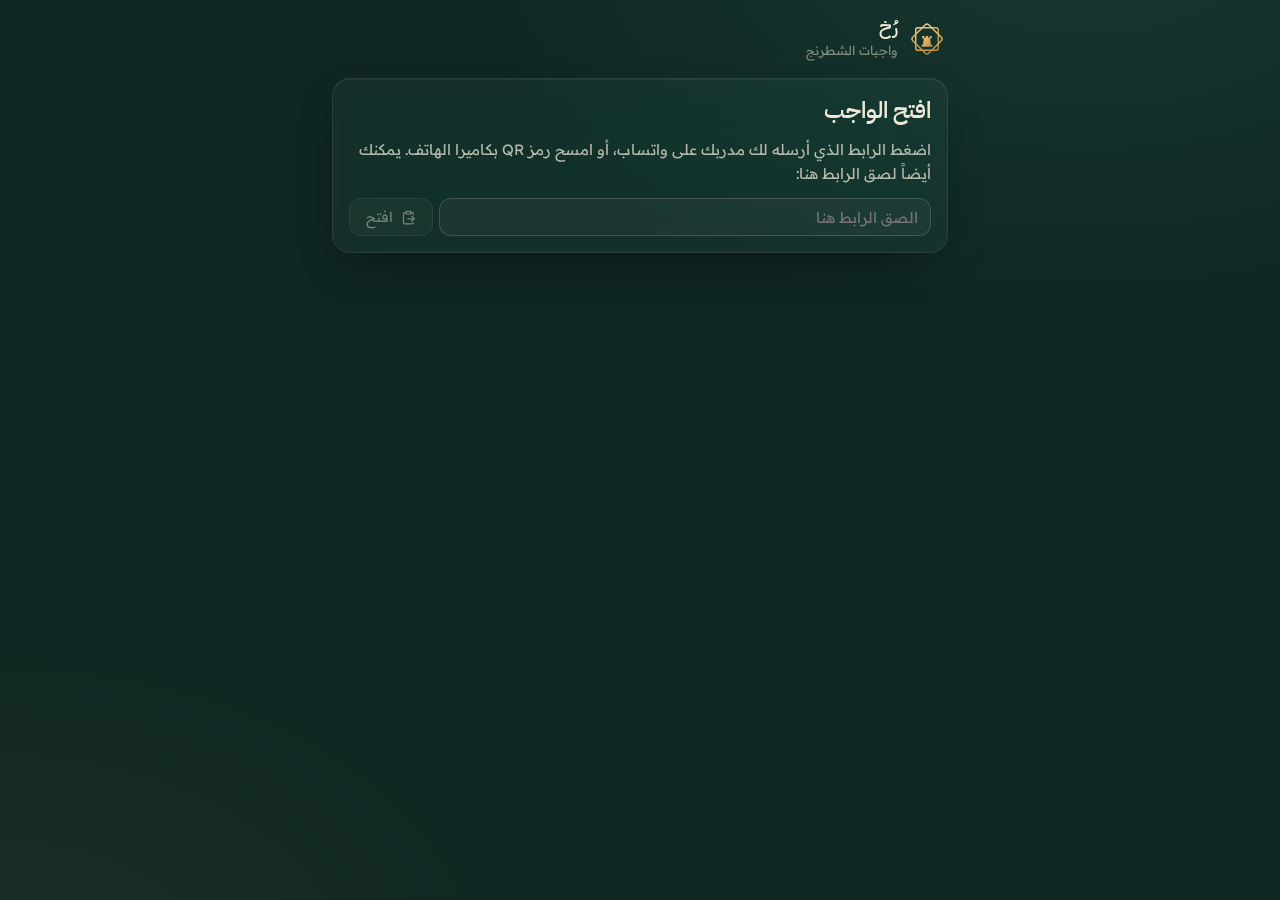
==== commit e47b1be4: "Student page: formal heading font" ====
--- a/index.html
+++ b/index.html
@@ -9,8 +9,8 @@
     <title>رُخ — واجب الشطرنج</title>
     <link rel="icon" href="./icon.svg" />
     <link rel="manifest" href="./manifest.webmanifest" />
-    <script type="module" crossorigin src="./assets/student-DVTTqoDS.js"></script>
-    <link rel="stylesheet" crossorigin href="./assets/student-B9oNljlA.css">
+    <script type="module" crossorigin src="./assets/student-DHpsJGS7.js"></script>
+    <link rel="stylesheet" crossorigin href="./assets/student-DDyPau2w.css">
   </head>
   <body>
     <div id="root"></div>
--- a/assets/student-DDyPau2w.css
+++ b/assets/student-DDyPau2w.css
@@ -0,0 +1 @@
+@font-face{font-family:Readex Pro Variable;font-style:normal;font-display:swap;font-weight:160 700;src:url(./readex-pro-arabic-wght-normal-DiwT_uOQ.woff2)format("woff2-variations");unicode-range:U+6??,U+750-77F,U+870-88E,U+890-891,U+897-8E1,U+8E3-8FF,U+200C-200E,U+2010-2011,U+204F,U+2E41,U+FB50-FDFF,U+FE70-FE74,U+FE76-FEFC,U+102E0-102FB,U+10E60-10E7E,U+10EC2-10EC4,U+10EFC-10EFF,U+1EE00-1EE03,U+1EE05-1EE1F,U+1EE21-1EE22,U+1EE24,U+1EE27,U+1EE29-1EE32,U+1EE34-1EE37,U+1EE39,U+1EE3B,U+1EE42,U+1EE47,U+1EE49,U+1EE4B,U+1EE4D-1EE4F,U+1EE51-1EE52,U+1EE54,U+1EE57,U+1EE59,U+1EE5B,U+1EE5D,U+1EE5F,U+1EE61-1EE62,U+1EE64,U+1EE67-1EE6A,U+1EE6C-1EE72,U+1EE74-1EE77,U+1EE79-1EE7C,U+1EE7E,U+1EE80-1EE89,U+1EE8B-1EE9B,U+1EEA1-1EEA3,U+1EEA5-1EEA9,U+1EEAB-1EEBB,U+1EEF0-1EEF1}@font-face{font-family:Readex Pro Variable;font-style:normal;font-display:swap;font-weight:160 700;src:url(./readex-pro-vietnamese-wght-normal-Do5Nl5oc.woff2)format("woff2-variations");unicode-range:U+102-103,U+110-111,U+128-129,U+168-169,U+1A0-1A1,U+1AF-1B0,U+300-301,U+303-304,U+308-309,U+323,U+329,U+1EA0-1EF9,U+20AB}@font-face{font-family:Readex Pro Variable;font-style:normal;font-display:swap;font-weight:160 700;src:url(./readex-pro-latin-ext-wght-normal-CsYMu49W.woff2)format("woff2-variations");unicode-range:U+100-2BA,U+2BD-2C5,U+2C7-2CC,U+2CE-2D7,U+2DD-2FF,U+304,U+308,U+329,U+1D00-1DBF,U+1E00-1E9F,U+1EF2-1EFF,U+2020,U+20A0-20AB,U+20AD-20C0,U+2113,U+2C60-2C7F,U+A720-A7FF}@font-face{font-family:Readex Pro Variable;font-style:normal;font-display:swap;font-weight:160 700;src:url(./readex-pro-latin-wght-normal--ekFhJJC.woff2)format("woff2-variations");unicode-range:U+??,U+131,U+152-153,U+2BB-2BC,U+2C6,U+2DA,U+2DC,U+304,U+308,U+329,U+2000-206F,U+20AC,U+2122,U+2191,U+2193,U+2212,U+2215,U+FEFF,U+FFFD}@font-face{font-family:IBM Plex Sans Arabic;font-style:normal;font-display:swap;font-weight:600;src:url(./ibm-plex-sans-arabic-arabic-600-normal-0pRdybE_.woff2)format("woff2"),url(./ibm-plex-sans-arabic-arabic-600-normal-MJZ0liF5.woff)format("woff");unicode-range:U+6??,U+750-77F,U+870-88E,U+890-891,U+897-8E1,U+8E3-8FF,U+200C-200E,U+2010-2011,U+204F,U+2E41,U+FB50-FDFF,U+FE70-FE74,U+FE76-FEFC,U+102E0-102FB,U+10E60-10E7E,U+10EC2-10EC4,U+10EFC-10EFF,U+1EE00-1EE03,U+1EE05-1EE1F,U+1EE21-1EE22,U+1EE24,U+1EE27,U+1EE29-1EE32,U+1EE34-1EE37,U+1EE39,U+1EE3B,U+1EE42,U+1EE47,U+1EE49,U+1EE4B,U+1EE4D-1EE4F,U+1EE51-1EE52,U+1EE54,U+1EE57,U+1EE59,U+1EE5B,U+1EE5D,U+1EE5F,U+1EE61-1EE62,U+1EE64,U+1EE67-1EE6A,U+1EE6C-1EE72,U+1EE74-1EE77,U+1EE79-1EE7C,U+1EE7E,U+1EE80-1EE89,U+1EE8B-1EE9B,U+1EEA1-1EEA3,U+1EEA5-1EEA9,U+1EEAB-1EEBB,U+1EEF0-1EEF1}@font-face{font-family:IBM Plex Sans Arabic;font-style:normal;font-display:swap;font-weight:600;src:url(./ibm-plex-sans-arabic-cyrillic-ext-600-normal-ABNWglN6.woff2)format("woff2"),url(./ibm-plex-sans-arabic-cyrillic-ext-600-normal-CFFPHiVs.woff)format("woff");unicode-range:U+460-52F,U+1C80-1C8A,U+20B4,U+2DE0-2DFF,U+A640-A69F,U+FE2E-FE2F}@font-face{font-family:IBM Plex Sans Arabic;font-style:normal;font-display:swap;font-weight:600;src:url(./ibm-plex-sans-arabic-latin-ext-600-normal-DjDAeNQD.woff2)format("woff2"),url(./ibm-plex-sans-arabic-latin-ext-600-normal-DT29Q8HW.woff)format("woff");unicode-range:U+100-2BA,U+2BD-2C5,U+2C7-2CC,U+2CE-2D7,U+2DD-2FF,U+304,U+308,U+329,U+1D00-1DBF,U+1E00-1E9F,U+1EF2-1EFF,U+2020,U+20A0-20AB,U+20AD-20C0,U+2113,U+2C60-2C7F,U+A720-A7FF}@font-face{font-family:IBM Plex Sans Arabic;font-style:normal;font-display:swap;font-weight:600;src:url(./ibm-plex-sans-arabic-latin-600-normal-KrqB56Mw.woff2)format("woff2"),url(./ibm-plex-sans-arabic-latin-600-normal-Dk5eISD_.woff)format("woff");unicode-range:U+??,U+131,U+152-153,U+2BB-2BC,U+2C6,U+2DA,U+2DC,U+304,U+308,U+329,U+2000-206F,U+20AC,U+2122,U+2191,U+2193,U+2212,U+2215,U+FEFF,U+FFFD}.cg-wrap{box-sizing:content-box;display:block;position:relative}cg-container{width:100%;height:100%;display:block;position:absolute;top:0}cg-board{-webkit-user-select:none;user-select:none;background-size:cover;width:100%;height:100%;line-height:0;position:absolute;top:0;left:0}.cg-wrap.manipulable cg-board{cursor:pointer}cg-board square{pointer-events:none;width:12.5%;height:12.5%;position:absolute;top:0;left:0}cg-board square.move-dest{pointer-events:auto}cg-board square.last-move{will-change:transform}.cg-wrap piece{z-index:2;will-change:transform;pointer-events:none;background-size:cover;width:12.5%;height:12.5%;position:absolute;top:0;left:0}cg-board piece.dragging{cursor:move;z-index:11!important}piece.anim{z-index:8}piece.fading{z-index:1;opacity:.5}.cg-wrap piece.ghost{opacity:.3}.cg-wrap piece svg{pointer-events:none;z-index:2;opacity:.6;width:100%;height:100%;position:relative;top:0;left:0;overflow:hidden}.cg-wrap cg-auto-pieces,.cg-wrap .cg-shapes,.cg-wrap .cg-custom-svgs,.cg-wrap .cg-shapes-below,.cg-wrap .cg-custom-below{pointer-events:none;width:100%;height:100%;position:absolute;top:0;left:0;overflow:visible}.cg-wrap cg-auto-pieces{z-index:2}.cg-wrap cg-auto-pieces piece{opacity:.3}.cg-wrap .cg-shapes{opacity:.6;z-index:2;overflow:hidden}.cg-wrap .cg-shapes-below{z-index:1;overflow:hidden}.cg-wrap .cg-custom-below{z-index:1}.cg-wrap .cg-custom-svgs{z-index:9}.cg-wrap .cg-custom-svgs svg,.cg-wrap .cg-custom-below svg{overflow:visible}.cg-wrap coords{pointer-events:none;opacity:.8;font-family:sans-serif;font-size:9px;display:flex;position:absolute}.cg-wrap coords.ranks{flex-flow:column-reverse;width:12px;height:100%;top:-20px;left:4px}.cg-wrap coords.ranks.black{flex-flow:column}.cg-wrap coords.ranks.left{align-items:flex-end;left:-15px}.cg-wrap coords.files{text-transform:uppercase;text-align:center;flex-flow:row;width:100%;height:16px;bottom:-4px;left:24px}.cg-wrap coords.files.black{flex-flow:row-reverse}.cg-wrap coords coord{flex:auto}.cg-wrap coords.ranks coord{transform:translateY(39%)}.cg-wrap coords.squares{text-transform:uppercase;text-align:right;flex-flow:column-reverse;width:12.5%;height:100%;bottom:0;left:0}.cg-wrap coords.squares.black{flex-flow:column}.cg-wrap coords.squares.left{text-align:left}.cg-wrap coords.squares coord{padding:6% 4%}.cg-wrap coords.squares.rank2{transform:translate(100%)}.cg-wrap coords.squares.rank3{transform:translate(200%)}.cg-wrap coords.squares.rank4{transform:translate(300%)}.cg-wrap coords.squares.rank5{transform:translate(400%)}.cg-wrap coords.squares.rank6{transform:translate(500%)}.cg-wrap coords.squares.rank7{transform:translate(600%)}.cg-wrap coords.squares.rank8{transform:translate(700%)}.cg-wrap piece.pawn.white{background-image:url([data-uri])}.cg-wrap piece.bishop.white{background-image:url([data-uri])}.cg-wrap piece.knight.white{background-image:url([data-uri])}.cg-wrap piece.rook.white{background-image:url([data-uri])}.cg-wrap piece.queen.white{background-image:url([data-uri])}.cg-wrap piece.king.white{background-image:url([data-uri])}.cg-wrap piece.pawn.black{background-image:url([data-uri])}.cg-wrap piece.bishop.black{background-image:url([data-uri])}.cg-wrap piece.knight.black{background-image:url([data-uri])}.cg-wrap piece.rook.black{background-image:url([data-uri])}.cg-wrap piece.queen.black{background-image:url([data-uri])}.cg-wrap piece.king.black{background-image:url([data-uri])}:root{--bg:#0f2622;--bg-deep:#0a1c19;--bg-glow-a:#40a08229;--bg-glow-b:#d9b26a14;--glass:#efe8d80b;--glass-2:#efe8d813;--glass-3:#efe8d81f;--glass-solid:#15322d;--line:#efe8d817;--line-2:#efe8d82b;--ink:#efe8d8;--ink-2:#efe8d8bd;--ink-3:#efe8d880;--ink-4:#efe8d84d;--brass:#d9b26a;--brass-2:#f1d08f;--brass-ink:#2a1e06;--brass-soft:#d9b26a24;--jade:#6fd3a8;--jade-soft:#6fd3a824;--amber:#f2b655;--amber-soft:#f2b65524;--coral:#f27d6b;--coral-soft:#f27d6b24;--sky:#8ec5ff;--sky-soft:#8ec5ff24;--violet:#b9a3ff;--eval-white:#f3eee2;--eval-black:#1a1a17;--r-xl:24px;--r-lg:18px;--r-md:12px;--r-sm:8px;--r-pill:999px;--shadow-panel:0 1px 0 #ffffff0d inset, 0 18px 50px -24px #000000a6;--shadow-board:0 2px 0 #ffffff0f inset, 0 40px 80px -30px #000000bf, 0 0 0 1px #d9b26a38;--blur:saturate(140%) blur(22px);--font-ui:"Readex Pro Variable", "Segoe UI", Tahoma, sans-serif;--font-display:"IBM Plex Sans Arabic", "Readex Pro Variable", sans-serif;--titlebar:40px;--nav-w:236px;--lightningcss-light: ;--lightningcss-dark:initial;color-scheme:dark}:root[data-theme=light]{--bg:#ece5d5;--bg-deep:#e2d9c5;--bg-glow-a:#2f7a641f;--bg-glow-b:#be8c321a;--glass:#ffffff80;--glass-2:#ffffffad;--glass-3:#ffffffd9;--glass-solid:#f7f2e7;--line:#16332d1a;--line-2:#16332d2e;--ink:#16332d;--ink-2:#16332dc2;--ink-3:#16332d8c;--ink-4:#16332d52;--brass:#a8792a;--brass-2:#8a5f17;--brass-ink:#fff8e8;--brass-soft:#a8792a21;--jade:#1f8a5f;--jade-soft:#1f8a5f1f;--amber:#b9761a;--amber-soft:#b9761a1f;--coral:#c94b3a;--coral-soft:#c94b3a1f;--sky:#2f6fb8;--sky-soft:#2f6fb81f;--violet:#6c4fd6;--shadow-panel:0 1px 0 #ffffffb3 inset, 0 18px 40px -26px #281e0a59;--shadow-board:0 30px 60px -30px #281e0a80, 0 0 0 1px #a8792a4d;--lightningcss-light:initial;--lightningcss-dark: ;color-scheme:light}*,:before,:after{box-sizing:border-box}html,body,#root{height:100%;margin:0}body{font-family:var(--font-ui);color:var(--ink);background:var(--bg);background-image:radial-gradient(1100px 700px at 85% -10%, var(--bg-glow-a), transparent 60%), radial-gradient(900px 600px at 0% 110%, var(--bg-glow-b), transparent 60%);-webkit-font-smoothing:antialiased;font-feature-settings:"tnum" 0;background-attachment:fixed;font-size:15px;line-height:1.6;overflow:hidden}button,input,select,textarea{font:inherit;color:inherit}::selection{background:var(--brass-soft)}a{color:var(--brass)}:focus-visible{outline:2px solid var(--brass);outline-offset:2px;border-radius:6px}::-webkit-scrollbar{width:10px;height:10px}::-webkit-scrollbar-thumb{background:var(--glass-3);background-clip:padding-box;border:3px solid #0000;border-radius:10px}::-webkit-scrollbar-track{background:0 0}h1,h2,h3,h4{margin:0;font-weight:600;line-height:1.25}.display{font-family:var(--font-display);letter-spacing:0;font-weight:600}.num{font-variant-numeric:tabular-nums}.ltr{direction:ltr;unicode-bidi:isolate}.muted{color:var(--ink-3)}.soft{color:var(--ink-2)}.app{grid-template-columns:var(--nav-w) minmax(0, 1fr);grid-template-rows:var(--titlebar) minmax(0, 1fr);height:100%;display:grid}.titlebar{-webkit-app-region:drag;color:var(--ink-3);border-bottom:1px solid var(--line);background:color-mix(in srgb, var(--bg) 82%, transparent);grid-column:1/-1;align-items:center;gap:14px;padding-inline-start:20px;padding-inline-end:150px;font-size:12.5px;display:flex}:root[dir=rtl] .titlebar{padding-inline-start:150px;padding-inline-end:18px}.titlebar .crumb{color:var(--ink-2)}.titlebar .grow{flex:1}.titlebar button{-webkit-app-region:no-drag}.nav{border-inline-end:1px solid var(--line);flex-direction:column;gap:2px;padding:18px 12px 14px;display:flex;overflow-y:auto}.brand{align-items:center;gap:12px;padding:4px 10px 18px;display:flex}.brand-mark{flex:none;width:38px;height:38px}.brand-name{font-family:var(--font-display);color:var(--ink);font-size:26px;line-height:1}.brand-sub{color:var(--ink-3);margin-top:4px;font-size:11.5px}.nav-group{color:var(--ink-4);padding:14px 12px 6px;font-size:11.5px}.nav-item{border-radius:var(--r-md);width:100%;color:var(--ink-2);cursor:pointer;text-align:start;background:0 0;border:0;align-items:center;gap:12px;padding:9px 12px;font-size:14.5px;transition:background .15s,color .15s;display:flex;position:relative}.nav-item:hover{background:var(--glass);color:var(--ink)}.nav-item.active{background:var(--glass-2);color:var(--ink)}.nav-item.active:before{content:"";background:var(--brass);border-radius:0 3px 3px 0;width:3px;position:absolute;top:9px;bottom:9px}.nav-item.active:not(:-webkit-any(:lang(ae),:lang(ar),:lang(arc),:lang(bcc),:lang(bqi),:lang(ckb),:lang(dv),:lang(fa),:lang(glk),:lang(he),:lang(ku),:lang(mzn),:lang(nqo),:lang(pnb),:lang(ps),:lang(sd),:lang(ug),:lang(ur),:lang(yi))):before{left:-12px}.nav-item.active:not(:is(:lang(ae),:lang(ar),:lang(arc),:lang(bcc),:lang(bqi),:lang(ckb),:lang(dv),:lang(fa),:lang(glk),:lang(he),:lang(ku),:lang(mzn),:lang(nqo),:lang(pnb),:lang(ps),:lang(sd),:lang(ug),:lang(ur),:lang(yi))):before{left:-12px}.nav-item.active:-webkit-any(:lang(ae),:lang(ar),:lang(arc),:lang(bcc),:lang(bqi),:lang(ckb),:lang(dv),:lang(fa),:lang(glk),:lang(he),:lang(ku),:lang(mzn),:lang(nqo),:lang(pnb),:lang(ps),:lang(sd),:lang(ug),:lang(ur),:lang(yi)):before{right:-12px}.nav-item.active:is(:lang(ae),:lang(ar),:lang(arc),:lang(bcc),:lang(bqi),:lang(ckb),:lang(dv),:lang(fa),:lang(glk),:lang(he),:lang(ku),:lang(mzn),:lang(nqo),:lang(pnb),:lang(ps),:lang(sd),:lang(ug),:lang(ur),:lang(yi)):before{right:-12px}:root[dir=rtl] .nav-item.active:before{border-radius:3px 0 0 3px}.nav-item svg{opacity:.9;flex:none}.nav-item .badge{margin-inline-start:auto}.nav-foot{color:var(--ink-4);margin-top:auto;padding:12px;font-size:12px}.main{min-width:0;min-height:0;position:relative;overflow:hidden}.page{height:100%;padding:28px 34px 40px;overflow-y:auto}.page.fill{flex-direction:column;padding:18px 26px;display:flex;overflow:hidden}.page-head{flex-wrap:wrap;align-items:flex-end;gap:18px;margin-bottom:22px;display:flex}.page-head h1{font-family:var(--font-display);font-size:34px;font-weight:600}.page-head .lede{color:var(--ink-3);max-width:70ch;margin-top:4px;font-size:14.5px}.page-head .actions{align-items:center;gap:10px;margin-inline-start:auto;display:flex}.panel{background:var(--glass);border:1px solid var(--line);border-radius:var(--r-lg);box-shadow:var(--shadow-panel);-webkit-backdrop-filter:var(--blur);backdrop-filter:var(--blur)}.panel.pad{padding:18px 20px}.panel-title{color:var(--ink-3);align-items:center;gap:8px;margin-bottom:10px;font-size:13px;display:flex}.section-title{font-family:var(--font-display);margin:30px 0 14px;font-size:21px}.divider{background:var(--line);height:1px;margin:14px 0}.btn{border-radius:var(--r-md);border:1px solid var(--line-2);background:var(--glass-2);height:38px;color:var(--ink);cursor:pointer;white-space:nowrap;justify-content:center;align-items:center;gap:8px;padding:0 16px;font-size:14px;transition:background .15s,border-color .15s,transform 80ms;display:inline-flex}.btn:hover{background:var(--glass-3)}.btn:active{transform:translateY(1px)}.btn:disabled{opacity:.45;cursor:not-allowed}.btn.primary{background:linear-gradient(180deg, var(--brass-2), var(--brass));color:var(--brass-ink);border-color:#0000;font-weight:600;box-shadow:0 8px 24px -10px #d9b26a99}:root[data-theme=light] .btn.primary{background:linear-gradient(#b98a37,#96681f)}.btn.primary:hover{filter:brightness(1.06)}.btn.ghost{background:0 0;border-color:#0000}.btn.ghost:hover{background:var(--glass-2)}.btn.sm{border-radius:9px;height:30px;padding:0 11px;font-size:13px}.btn.lg{border-radius:14px;height:46px;padding:0 22px;font-size:15px}.btn.icon{width:38px;padding:0}.btn.sm.icon{width:30px}.btn.danger{color:var(--coral)}.input,.select,.textarea{border-radius:var(--r-md);border:1px solid var(--line-2);background:var(--glass);outline:none;width:100%;height:38px;padding:0 12px}.textarea{resize:vertical;height:auto;min-height:90px;padding:10px 12px;line-height:1.6}.input:focus,.select:focus,.textarea:focus{border-color:var(--brass)}.select option{background:var(--glass-solid)}.field{color:var(--ink-3);flex-direction:column;gap:6px;font-size:13px;display:flex}.field>span{color:var(--ink-2)}.seg{background:var(--glass);border:1px solid var(--line);border-radius:12px;gap:2px;padding:3px;display:inline-flex}.seg button{cursor:pointer;color:var(--ink-3);white-space:nowrap;background:0 0;border:0;border-radius:9px;padding:6px 13px;font-size:13.5px}.seg button.on{background:var(--glass-3);color:var(--ink)}.chip{border-radius:var(--r-pill);background:var(--glass-2);height:26px;color:var(--ink-2);border:1px solid var(--line);white-space:nowrap;align-items:center;gap:6px;padding:0 10px;font-size:12.5px;display:inline-flex}button.chip{cursor:pointer}button.chip.on{background:var(--brass-soft);border-color:color-mix(in srgb, var(--brass) 50%, transparent);color:var(--ink)}.chip.jade{background:var(--jade-soft);color:var(--jade);border-color:#0000}.chip.coral{background:var(--coral-soft);color:var(--coral);border-color:#0000}.chip.amber{background:var(--amber-soft);color:var(--amber);border-color:#0000}.chip.sky{background:var(--sky-soft);color:var(--sky);border-color:#0000}.chip.brass{background:var(--brass-soft);color:var(--brass);border-color:#0000}.badge{background:var(--brass);min-width:20px;height:20px;color:var(--brass-ink);border-radius:10px;justify-content:center;align-items:center;padding:0 6px;font-size:11.5px;font-weight:700;display:inline-flex}.progress{background:var(--glass-3);border-radius:6px;height:6px;overflow:hidden}.progress>i{background:linear-gradient(90deg, var(--brass), var(--brass-2));border-radius:6px;height:100%;transition:width .5s;display:block}:root[dir=rtl] .progress>i{margin-inline-start:0}.tabs{border-bottom:1px solid var(--line);gap:4px;margin-bottom:12px;display:flex}.tabs button{color:var(--ink-3);cursor:pointer;background:0 0;border:0;border-bottom:2px solid #0000;margin-bottom:-1px;padding:9px 12px;font-size:13.5px}.tabs button.on{color:var(--ink);border-bottom-color:var(--brass)}.grid{gap:16px;display:grid}.cards{grid-template-columns:repeat(auto-fill,minmax(260px,1fr));gap:14px;display:grid}.row{align-items:center;gap:10px;display:flex}.row.wrap{flex-wrap:wrap}.col{flex-direction:column;gap:10px;display:flex}.spacer{flex:1}.tile{text-align:start;border-radius:var(--r-lg);border:1px solid var(--line);background:var(--glass);cursor:pointer;color:inherit;flex-direction:column;gap:8px;padding:16px 18px;transition:border-color .15s,background .15s;display:flex}.tile:hover{border-color:var(--line-2);background:var(--glass-2)}.tile h3{font-size:16px;font-weight:600}.tile p{color:var(--ink-3);margin:0;font-size:13.5px;line-height:1.55}.empty{text-align:center;color:var(--ink-3);padding:40px 20px}.empty h3{color:var(--ink-2);margin-bottom:6px;font-size:17px}.prose{color:var(--ink-2);max-width:72ch;font-size:15.5px;line-height:1.95}.prose p{margin:0 0 12px}.prose strong{color:var(--ink);font-weight:600}.prose ul,.prose ol{margin:0 0 12px;padding-inline-start:22px}.prose li{margin-bottom:4px}.prose h3,.prose h4{color:var(--ink);margin:16px 0 8px;font-size:17px}.prose code,.san{font-family:var(--font-ui);color:var(--ink);direction:ltr;unicode-bidi:isolate;font-weight:600}.tip{border-inline-start:3px solid var(--brass);background:var(--brass-soft);border-radius:var(--r-md);color:var(--ink);margin:6px 0 14px;padding:12px 16px}.tip .prose{color:var(--ink)}.toast-wrap{bottom:22px;z-index:100;pointer-events:none;flex-direction:column;gap:8px;display:flex;position:fixed;transform:translate(50%)}.toast-wrap:not(:-webkit-any(:lang(ae),:lang(ar),:lang(arc),:lang(bcc),:lang(bqi),:lang(ckb),:lang(dv),:lang(fa),:lang(glk),:lang(he),:lang(ku),:lang(mzn),:lang(nqo),:lang(pnb),:lang(ps),:lang(sd),:lang(ug),:lang(ur),:lang(yi))){left:50%}.toast-wrap:not(:is(:lang(ae),:lang(ar),:lang(arc),:lang(bcc),:lang(bqi),:lang(ckb),:lang(dv),:lang(fa),:lang(glk),:lang(he),:lang(ku),:lang(mzn),:lang(nqo),:lang(pnb),:lang(ps),:lang(sd),:lang(ug),:lang(ur),:lang(yi))){left:50%}.toast-wrap:-webkit-any(:lang(ae),:lang(ar),:lang(arc),:lang(bcc),:lang(bqi),:lang(ckb),:lang(dv),:lang(fa),:lang(glk),:lang(he),:lang(ku),:lang(mzn),:lang(nqo),:lang(pnb),:lang(ps),:lang(sd),:lang(ug),:lang(ur),:lang(yi)){right:50%}.toast-wrap:is(:lang(ae),:lang(ar),:lang(arc),:lang(bcc),:lang(bqi),:lang(ckb),:lang(dv),:lang(fa),:lang(glk),:lang(he),:lang(ku),:lang(mzn),:lang(nqo),:lang(pnb),:lang(ps),:lang(sd),:lang(ug),:lang(ur),:lang(yi)){right:50%}:root[dir=ltr] .toast-wrap{transform:translate(-50%)}.toast{pointer-events:auto;background:var(--glass-solid);border:1px solid var(--line-2);box-shadow:var(--shadow-panel);border-radius:14px;padding:11px 18px;font-size:14px}.modal-back{-webkit-backdrop-filter:blur(6px);backdrop-filter:blur(6px);z-index:80;background:#050f0d8c;place-items:center;display:grid;position:fixed;top:0;bottom:0;left:0;right:0}.modal{background:var(--glass-solid);border:1px solid var(--line-2);border-radius:var(--r-xl);width:min(560px,100vw - 40px);max-height:calc(100vh - 80px);padding:24px 26px;overflow:auto;box-shadow:0 40px 100px -30px #000000b3}.modal h2{font-family:var(--font-display);margin-bottom:16px;font-size:24px}@media (prefers-reduced-motion:reduce){*,:before,:after{transition-duration:.01ms!important;animation-duration:.01ms!important}}.content-link{background:var(--brass-soft);color:var(--ink);cursor:pointer;font:inherit;text-decoration:underline;-webkit-text-decoration-color:color-mix(in srgb, var(--brass) 60%, transparent);text-decoration-color:color-mix(in srgb, var(--brass) 60%, transparent);text-underline-offset:3px;border:0;border-radius:6px;padding:1px 8px;font-weight:600}.content-link:hover{background:color-mix(in srgb, var(--brass) 25%, transparent)}.board-shell{direction:ltr;align-items:stretch;gap:10px;display:flex;position:relative}.board-frame{aspect-ratio:1;background:linear-gradient(145deg, #ffffff12, #fff0 40%), var(--frame,#10302a);box-shadow:var(--shadow-board);border-radius:16px;flex:none;padding:10px;position:relative}.board-frame .cg-wrap{border-radius:6px;width:100%;height:100%;overflow:hidden}.board-frame cg-container{border-radius:6px}cg-board{--light:#e8e0cb;--dark:#3c7a66;background-color:var(--dark);background-image:var(--texture,none), conic-gradient(var(--dark) 0 90deg, var(--light) 90deg 180deg, var(--dark) 180deg 270deg, var(--light) 270deg);background-blend-mode:var(--blend,soft-light), normal;background-size:100% 100%,25% 25%}.board-frame[data-board=malachite]{--frame:linear-gradient(160deg, #164238, #0c2520)}.board-frame[data-board=malachite] cg-board{--light:#e9e2cf;--dark:#2f7461;--texture:url(./stone-4E5svG4j.svg);--blend:soft-light}.board-frame[data-board=walnut]{--frame:linear-gradient(160deg, #4a2f1b, #2a190d)}.board-frame[data-board=walnut] cg-board{--light:#e8c9a0;--dark:#a26d43;--texture:url(./wood-DWBM-19f.svg);--blend:multiply}.board-frame[data-board=marble]{--frame:linear-gradient(160deg, #3b3f47, #23262c)}.board-frame[data-board=marble] cg-board{--light:#eeece6;--dark:#8d939c;--texture:url(./stone-4E5svG4j.svg);--blend:soft-light}.board-frame[data-board=ocean]{--frame:linear-gradient(160deg, #1d3448, #101f2c)}.board-frame[data-board=ocean] cg-board{--light:#dee3e6;--dark:#7d9db3;--texture:none}.board-frame[data-board=classic]{--frame:linear-gradient(160deg, #3b4a2a, #222b17)}.board-frame[data-board=classic] cg-board{--light:#eeeed2;--dark:#769656;--texture:none}cg-board square.last-move{background-color:#f1d08f6b}cg-board square.selected{background-color:#f1d08f8c}cg-board square.move-dest{background:radial-gradient(#0c28226b 20%,#0000 22%)}cg-board square.move-dest:hover{background:#f1d08f59}cg-board square.oc.move-dest{background:radial-gradient(#0000 0% 79%,#0c282261 80%)}cg-board square.premove-dest{background:radial-gradient(#4678c873 20%,#0000 22%)}cg-board square.current-premove{background-color:#4678c866}cg-board square.check{background:radial-gradient(#ff4632f2 0%,#e6281e99 30%,#c8000000 75%)}cg-board square.hint-good{box-shadow:inset 0 0 0 4px #6fd3a8d9}cg-board square.hint-bad{box-shadow:inset 0 0 0 4px #f27d6bd9}cg-board square.hint-from{background-color:#8ec5ff66}.cg-wrap piece{filter:drop-shadow(0 3px 2px #00000047)}.cg-wrap piece.dragging{filter:drop-shadow(0 10px 8px #00000059)}.cg-wrap coords{font-family:var(--font-ui);opacity:.9;font-size:clamp(8px,1.5cqw,12px);font-weight:700}.cg-wrap coords coord{color:#2c5f50!important;text-shadow:none!important}.cg-wrap coords coord.coord-dark{color:#efe8d8!important}.promo{z-index:20;-webkit-backdrop-filter:blur(3px);backdrop-filter:blur(3px);background:#0614118c;border-radius:6px;place-items:center;display:grid;position:absolute;top:10px;bottom:10px;left:10px;right:10px}.promo-row{background:var(--glass-solid);border:1px solid var(--line-2);border-radius:16px;gap:10px;padding:12px;display:flex}.promo-row button{border:1px solid var(--line);background:var(--glass-2) center / 80% no-repeat;cursor:pointer;border-radius:12px;width:76px;height:76px}.promo-row button:hover{background-color:var(--brass-soft);border-color:var(--brass)}.evalbar{background:var(--eval-black);border-radius:8px;flex:none;width:20px;position:relative;overflow:hidden;box-shadow:0 0 0 1px #d9b26a38}.evalbar .fill{background:linear-gradient(180deg, #fffaf0, var(--eval-white));transition:height .55s cubic-bezier(.2,.8,.2,1);position:absolute;bottom:0;left:0;right:0}.evalbar.flipped .fill{top:0;bottom:auto}.evalbar .mid{background:#d9b26a99;height:1px;position:absolute;top:50%;left:0;right:0}.evalbar .label{text-align:center;letter-spacing:-.3px;font-size:9px;font-weight:700;position:absolute;left:0;right:0}.mini-board{aspect-ratio:1;pointer-events:none;border-radius:10px;overflow:hidden;box-shadow:0 0 0 1px #d9b26a2e}.mini-board .cg-wrap{width:100%;height:100%}.mini-board coords{display:none}.board-layout{flex:1;grid-template-columns:minmax(0,1fr) 420px;gap:22px;min-height:0;display:grid}.board-layout.wide-side{grid-template-columns:minmax(0,1fr) 480px}@media (max-width:1280px){.board-layout{grid-template-columns:minmax(0,1fr) 360px}}.stage{justify-content:center;align-items:center;min-width:0;min-height:0;display:flex}.stage-inner{direction:ltr;flex-direction:column;gap:6px;display:flex}.strip{direction:rtl;align-items:center;gap:10px;height:38px;display:flex}.side{flex-direction:column;gap:12px;min-height:0;display:flex;overflow:hidden}.side>.panel{flex:none}.side .grow{flex:1;min-height:0;overflow-y:auto}.player{align-items:center;gap:10px;width:100%;font-size:14px;display:flex}.player .avatar{background:var(--glass-2);border:1px solid var(--line);border-radius:9px;flex:none;place-items:center;width:30px;height:30px;display:grid}.player .pname{font-weight:600}.player .prating{color:var(--ink-3);font-size:13px}.clock{font-variant-numeric:tabular-nums;background:var(--glass-2);border:1px solid var(--line);text-align:center;direction:ltr;border-radius:9px;min-width:86px;margin-inline-start:auto;padding:3px 12px;font-size:19px;font-weight:600}.clock.running{background:var(--brass-soft);border-color:color-mix(in srgb, var(--brass) 60%, transparent);color:var(--ink)}.clock.low{color:var(--coral)}.movelist{border-radius:var(--r-md);font-size:14px;overflow-y:auto}.mrow{grid-template-columns:38px 1fr 1fr;align-items:center;display:grid}.mrow:nth-child(odd){background:var(--glass)}.mn{color:var(--ink-4);text-align:center;font-size:12.5px}.mv{text-align:left;cursor:pointer;color:var(--ink-2);background:0 0;border:0;border-radius:6px;align-items:center;gap:4px;padding:5px 8px;font-weight:500;display:flex}.mv:hover{background:var(--glass-2);color:var(--ink)}.mv.cur{background:var(--brass-soft);color:var(--ink);box-shadow:inset 0 0 0 1px color-mix(in srgb, var(--brass) 45%, transparent)}.mv i{font-size:12px;font-style:normal;font-weight:700}.mv.empty{color:var(--ink-4);cursor:default}.eline{cursor:pointer;text-align:left;border:0;border-top:1px solid var(--line);background:0 0;border-radius:8px;align-items:baseline;gap:10px;width:100%;padding:6px 4px;display:flex}.eline:hover{background:var(--glass-2)}.escore{background:var(--glass-3);text-align:center;border-radius:6px;flex:none;min-width:56px;padding:1px 8px;font-size:13.5px;font-weight:700}.epv{color:var(--ink-2);white-space:nowrap;text-overflow:ellipsis;font-size:13px;overflow:hidden}.ctrls{justify-content:center;gap:6px;display:flex}.feedback{border-radius:var(--r-md);align-items:flex-start;gap:10px;padding:12px 14px;font-size:14.5px;line-height:1.7;display:flex}.feedback.ok{background:var(--jade-soft);color:var(--ink);border:1px solid color-mix(in srgb, var(--jade) 40%, transparent)}.feedback.bad{background:var(--coral-soft);border:1px solid color-mix(in srgb, var(--coral) 40%, transparent)}.feedback.info{background:var(--glass-2);border:1px solid var(--line)}.feedback.warn{background:var(--amber-soft);border:1px solid color-mix(in srgb, var(--amber) 40%, transparent)}.feedback svg{flex:none;margin-top:3px}.stat{flex-direction:column;gap:2px;display:flex}.stat b{font-variant-numeric:tabular-nums;font-size:26px;font-weight:600;line-height:1.2}.stat span{color:var(--ink-3);font-size:12.5px}.reader{padding-inline-end:6px;overflow-y:auto}.reader .block-diagram{border:1px solid var(--line);border-radius:var(--r-md);cursor:pointer;background:var(--glass);align-items:center;gap:12px;margin:8px 0 16px;padding:10px 12px;transition:border-color .15s;display:flex}.reader .block-diagram:hover{border-color:var(--line-2)}.reader .block-diagram.on{border-color:var(--brass);background:var(--brass-soft)}.reader .block-diagram .mini-wrap{flex:none;width:92px}.list-row{border-radius:var(--r-md);text-align:start;cursor:pointer;width:100%;color:inherit;background:0 0;border:1px solid #0000;align-items:center;gap:12px;padding:11px 14px;display:flex}.list-row:hover{background:var(--glass-2);border-color:var(--line)}.list-row.on{background:var(--brass-soft);border-color:color-mix(in srgb, var(--brass) 40%, transparent)}.list-row .title{font-weight:500}.list-row .sub{color:var(--ink-3);font-size:12.5px}.board-frame.mini{border-radius:9px;padding:3px;box-shadow:0 0 0 1px #d9b26a2e}.board-frame.mini .cg-wrap{border-radius:6px}.board-frame.mini coords{display:none}.board-frame.mini piece{filter:none}.switch{cursor:pointer;flex:none;width:38px;height:22px;position:relative}.switch input{opacity:0;width:0;height:0;position:absolute}.switch span{background:var(--glass-3);border-radius:22px;transition:background .2s;position:absolute;top:0;bottom:0;left:0;right:0}.switch span:after{content:"";top:3px;background:var(--ink);border-radius:50%;width:16px;height:16px;transition:transform .2s;position:absolute}.switch span:not(:-webkit-any(:lang(ae),:lang(ar),:lang(arc),:lang(bcc),:lang(bqi),:lang(ckb),:lang(dv),:lang(fa),:lang(glk),:lang(he),:lang(ku),:lang(mzn),:lang(nqo),:lang(pnb),:lang(ps),:lang(sd),:lang(ug),:lang(ur),:lang(yi))):after{left:3px}.switch span:not(:is(:lang(ae),:lang(ar),:lang(arc),:lang(bcc),:lang(bqi),:lang(ckb),:lang(dv),:lang(fa),:lang(glk),:lang(he),:lang(ku),:lang(mzn),:lang(nqo),:lang(pnb),:lang(ps),:lang(sd),:lang(ug),:lang(ur),:lang(yi))):after{left:3px}.switch span:-webkit-any(:lang(ae),:lang(ar),:lang(arc),:lang(bcc),:lang(bqi),:lang(ckb),:lang(dv),:lang(fa),:lang(glk),:lang(he),:lang(ku),:lang(mzn),:lang(nqo),:lang(pnb),:lang(ps),:lang(sd),:lang(ug),:lang(ur),:lang(yi)):after{right:3px}.switch span:is(:lang(ae),:lang(ar),:lang(arc),:lang(bcc),:lang(bqi),:lang(ckb),:lang(dv),:lang(fa),:lang(glk),:lang(he),:lang(ku),:lang(mzn),:lang(nqo),:lang(pnb),:lang(ps),:lang(sd),:lang(ug),:lang(ur),:lang(yi)):after{right:3px}.switch input:checked+span{background:var(--brass)}.switch input:checked+span:after{background:var(--brass-ink);transform:translate(-16px)}:root[dir=ltr] .switch input:checked+span:after{transform:translate(16px)}.switch input:focus-visible+span{outline:2px solid var(--brass);outline-offset:2px}.range{width:100%;accent-color:var(--brass);height:22px}.check{color:var(--ink-2);cursor:pointer;align-items:center;gap:8px;font-size:13.5px;display:inline-flex}.check input{accent-color:var(--brass);width:16px;height:16px}.ob-choices{grid-template-columns:repeat(3,1fr);gap:10px;display:grid}.ob-choices .tile.on,.tile.on{border-color:var(--brass);background:var(--brass-soft)}.onboard .modal h2{font-size:28px}html,body,#root{height:auto;min-height:100%}body{-webkit-tap-highlight-color:transparent;background-attachment:scroll;overflow:hidden auto}.st-page{max-width:640px;padding:max(12px, env(safe-area-inset-top)) 12px max(24px, env(safe-area-inset-bottom));flex-direction:column;gap:12px;margin:0 auto;display:flex}.st-page .panel.pad{padding:16px}.st-center{justify-content:center;align-items:center;min-height:70vh}.st-brand{align-items:center;gap:10px;padding:4px 2px;display:flex}.st-brand b{font-family:var(--font-display);font-size:20px;line-height:1.1;display:block}.st-brand span{color:var(--ink-3);font-size:12.5px}.st-h1{font-family:var(--font-display);margin:0;font-size:23px;line-height:1.35}.st-top{display:flex}.st-wide{justify-content:center;width:100%}.st-wa{min-height:52px;font-size:16.5px;text-decoration:none}.st-wa[aria-disabled=true]{opacity:.5;pointer-events:none}.st-note{border-inline-start:3px solid var(--brass);background:var(--brass-soft);border-radius:var(--r-sm);margin:0;padding:10px 12px;font-size:14.5px}.st-rules{color:var(--ink-2);flex-direction:column;gap:4px;margin:0;padding-inline-start:18px;font-size:14px;display:flex}.st-ellipsis{white-space:nowrap;text-overflow:ellipsis;min-width:0;overflow:hidden}.st-solve{padding:max(8px, env(safe-area-inset-top)) 10px max(16px, env(safe-area-inset-bottom));flex-direction:column;align-items:center;gap:10px;max-width:640px;margin:0 auto;display:flex}.st-solve-head{flex-direction:column;gap:6px;width:100%;font-size:14px;display:flex}.st-board{touch-action:none;justify-content:center;width:100%;display:flex}.st-board .board-frame{border-radius:12px;padding:6px}.st-panel{background:var(--glass);border:1px solid var(--line);border-radius:var(--r-lg);flex-direction:column;gap:10px;width:100%;padding:12px 14px;display:flex}.st-prompt{font-size:16px;line-height:1.4}.st-side{border:1px solid var(--line-2);border-radius:4px;flex:none;width:14px;height:14px}.st-side.white{background:#f3eee2}.st-side.black{background:#1a1a17}.st-hint{font-size:13px}.st-expl{margin:0;font-size:14px}.st-line{text-align:left;color:var(--ink-2);direction:ltr;font-size:14px}.st-panel .btn.lg,.st-page .btn.lg{min-height:48px}.st-works{margin:0;padding:0;list-style:none}.st-work-row{border-top:1px solid var(--line);align-items:center;gap:8px;padding:8px 0;display:flex}.st-work-row:first-child{border-top:0}.st-work-open{text-align:start;cursor:pointer;background:0 0;border:0;flex-direction:column;flex:1;min-width:0;padding:0;display:flex}.st-work-open span{font-size:12.5px}.st-report{align-items:stretch}.st-report>div:has(>svg){align-self:center}.st-res{margin:0;padding:0;list-style:none}.st-res li{border-top:1px solid var(--line);align-items:center;gap:8px;padding:7px 0;font-size:14px;display:flex}.st-res li:first-child{border-top:0}.st-res-ico{border-radius:50%;flex:none;place-items:center;width:24px;height:24px;display:grid}.st-res li.ok .st-res-ico{background:var(--jade-soft);color:var(--jade)}.st-res li.late .st-res-ico{background:var(--amber-soft);color:var(--amber)}.st-res li.bad .st-res-ico{background:var(--coral-soft);color:var(--coral)}.st-res-t{text-overflow:ellipsis;white-space:nowrap;flex:1;min-width:0;overflow:hidden}.st-res-m{white-space:nowrap;font-size:12px}.st-spin{animation:1s linear infinite st-spin}@keyframes st-spin{to{transform:rotate(360deg)}}.st-toast{bottom:max(20px, env(safe-area-inset-bottom));background:var(--glass-solid);border:1px solid var(--line-2);border-radius:var(--r-pill);box-shadow:var(--shadow-panel);z-index:50;padding:9px 16px;font-size:14px;position:fixed;left:50%;transform:translate(-50%)}@media (min-width:900px){.st-solve{padding-top:20px}}
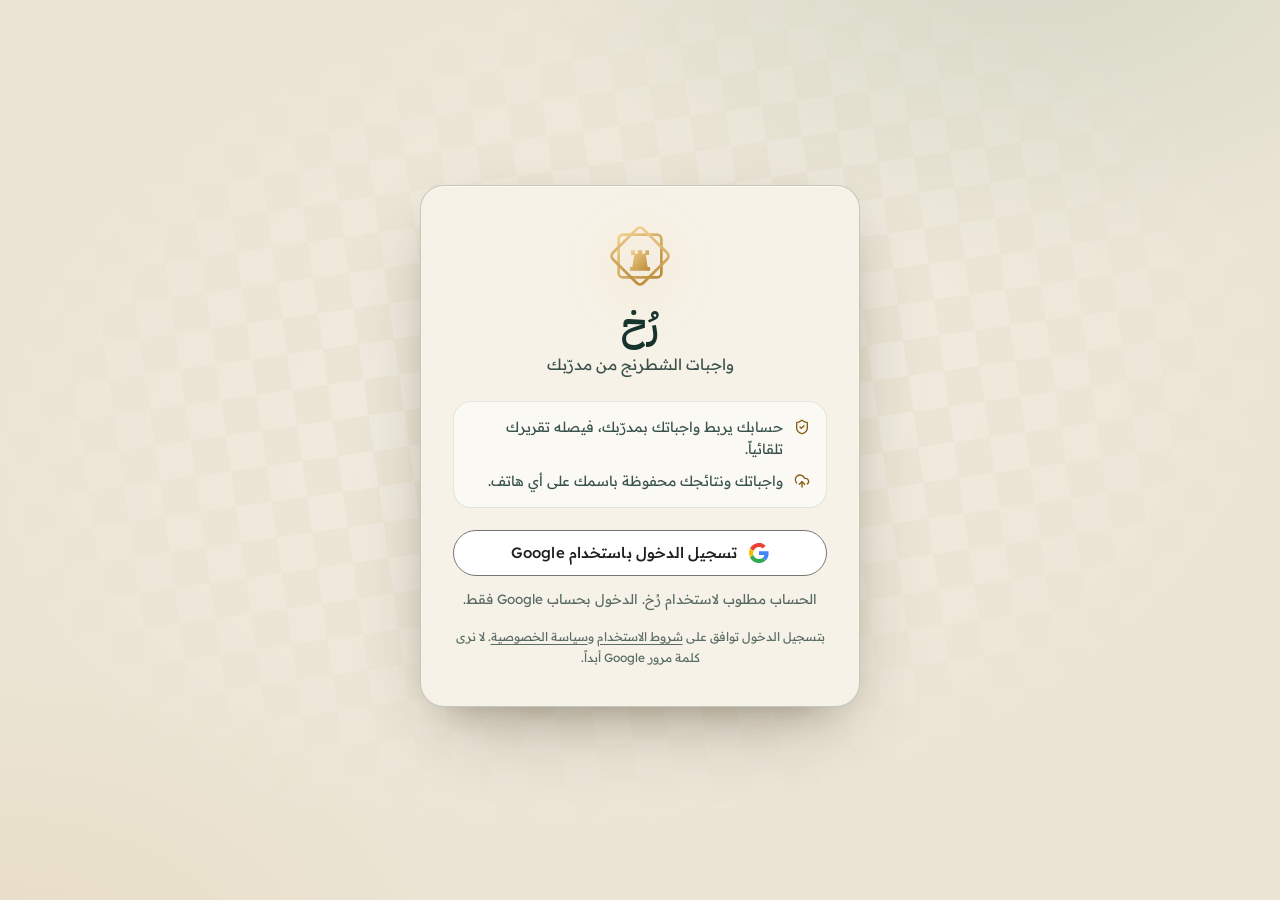
==== commit e45c918e: "Student page 1.2.0: accounts, join coach, light theme" ====
--- a/index.html
+++ b/index.html
@@ -3,14 +3,15 @@
   <head>
     <meta charset="UTF-8" />
     <meta name="viewport" content="width=device-width, initial-scale=1.0, viewport-fit=cover" />
-    <meta name="theme-color" content="#0f2622" />
+    <meta name="theme-color" content="#0f2622" media="(prefers-color-scheme: dark)" />
+    <meta name="theme-color" content="#ece5d5" media="(prefers-color-scheme: light)" />
     <meta name="referrer" content="no-referrer" />
     <meta name="description" content="رُخ — حلّ واجب الشطرنج الذي أرسله مدربك" />
     <title>رُخ — واجب الشطرنج</title>
     <link rel="icon" href="./icon.svg" />
     <link rel="manifest" href="./manifest.webmanifest" />
-    <script type="module" crossorigin src="./assets/student-DHpsJGS7.js"></script>
-    <link rel="stylesheet" crossorigin href="./assets/student-DDyPau2w.css">
+    <script type="module" crossorigin src="./assets/student-BTlDfCHc.js"></script>
+    <link rel="stylesheet" crossorigin href="./assets/student-BcHALCLx.css">
   </head>
   <body>
     <div id="root"></div>
--- a/assets/student-BcHALCLx.css
+++ b/assets/student-BcHALCLx.css
@@ -0,0 +1 @@
+@font-face{font-family:Readex Pro Variable;font-style:normal;font-display:swap;font-weight:160 700;src:url(./readex-pro-arabic-wght-normal-DiwT_uOQ.woff2)format("woff2-variations");unicode-range:U+6??,U+750-77F,U+870-88E,U+890-891,U+897-8E1,U+8E3-8FF,U+200C-200E,U+2010-2011,U+204F,U+2E41,U+FB50-FDFF,U+FE70-FE74,U+FE76-FEFC,U+102E0-102FB,U+10E60-10E7E,U+10EC2-10EC4,U+10EFC-10EFF,U+1EE00-1EE03,U+1EE05-1EE1F,U+1EE21-1EE22,U+1EE24,U+1EE27,U+1EE29-1EE32,U+1EE34-1EE37,U+1EE39,U+1EE3B,U+1EE42,U+1EE47,U+1EE49,U+1EE4B,U+1EE4D-1EE4F,U+1EE51-1EE52,U+1EE54,U+1EE57,U+1EE59,U+1EE5B,U+1EE5D,U+1EE5F,U+1EE61-1EE62,U+1EE64,U+1EE67-1EE6A,U+1EE6C-1EE72,U+1EE74-1EE77,U+1EE79-1EE7C,U+1EE7E,U+1EE80-1EE89,U+1EE8B-1EE9B,U+1EEA1-1EEA3,U+1EEA5-1EEA9,U+1EEAB-1EEBB,U+1EEF0-1EEF1}@font-face{font-family:Readex Pro Variable;font-style:normal;font-display:swap;font-weight:160 700;src:url(./readex-pro-vietnamese-wght-normal-Do5Nl5oc.woff2)format("woff2-variations");unicode-range:U+102-103,U+110-111,U+128-129,U+168-169,U+1A0-1A1,U+1AF-1B0,U+300-301,U+303-304,U+308-309,U+323,U+329,U+1EA0-1EF9,U+20AB}@font-face{font-family:Readex Pro Variable;font-style:normal;font-display:swap;font-weight:160 700;src:url(./readex-pro-latin-ext-wght-normal-CsYMu49W.woff2)format("woff2-variations");unicode-range:U+100-2BA,U+2BD-2C5,U+2C7-2CC,U+2CE-2D7,U+2DD-2FF,U+304,U+308,U+329,U+1D00-1DBF,U+1E00-1E9F,U+1EF2-1EFF,U+2020,U+20A0-20AB,U+20AD-20C0,U+2113,U+2C60-2C7F,U+A720-A7FF}@font-face{font-family:Readex Pro Variable;font-style:normal;font-display:swap;font-weight:160 700;src:url(./readex-pro-latin-wght-normal--ekFhJJC.woff2)format("woff2-variations");unicode-range:U+??,U+131,U+152-153,U+2BB-2BC,U+2C6,U+2DA,U+2DC,U+304,U+308,U+329,U+2000-206F,U+20AC,U+2122,U+2191,U+2193,U+2212,U+2215,U+FEFF,U+FFFD}@font-face{font-family:IBM Plex Sans Arabic;font-style:normal;font-display:swap;font-weight:600;src:url(./ibm-plex-sans-arabic-arabic-600-normal-0pRdybE_.woff2)format("woff2"),url(./ibm-plex-sans-arabic-arabic-600-normal-MJZ0liF5.woff)format("woff");unicode-range:U+6??,U+750-77F,U+870-88E,U+890-891,U+897-8E1,U+8E3-8FF,U+200C-200E,U+2010-2011,U+204F,U+2E41,U+FB50-FDFF,U+FE70-FE74,U+FE76-FEFC,U+102E0-102FB,U+10E60-10E7E,U+10EC2-10EC4,U+10EFC-10EFF,U+1EE00-1EE03,U+1EE05-1EE1F,U+1EE21-1EE22,U+1EE24,U+1EE27,U+1EE29-1EE32,U+1EE34-1EE37,U+1EE39,U+1EE3B,U+1EE42,U+1EE47,U+1EE49,U+1EE4B,U+1EE4D-1EE4F,U+1EE51-1EE52,U+1EE54,U+1EE57,U+1EE59,U+1EE5B,U+1EE5D,U+1EE5F,U+1EE61-1EE62,U+1EE64,U+1EE67-1EE6A,U+1EE6C-1EE72,U+1EE74-1EE77,U+1EE79-1EE7C,U+1EE7E,U+1EE80-1EE89,U+1EE8B-1EE9B,U+1EEA1-1EEA3,U+1EEA5-1EEA9,U+1EEAB-1EEBB,U+1EEF0-1EEF1}@font-face{font-family:IBM Plex Sans Arabic;font-style:normal;font-display:swap;font-weight:600;src:url(./ibm-plex-sans-arabic-cyrillic-ext-600-normal-ABNWglN6.woff2)format("woff2"),url(./ibm-plex-sans-arabic-cyrillic-ext-600-normal-CFFPHiVs.woff)format("woff");unicode-range:U+460-52F,U+1C80-1C8A,U+20B4,U+2DE0-2DFF,U+A640-A69F,U+FE2E-FE2F}@font-face{font-family:IBM Plex Sans Arabic;font-style:normal;font-display:swap;font-weight:600;src:url(./ibm-plex-sans-arabic-latin-ext-600-normal-DjDAeNQD.woff2)format("woff2"),url(./ibm-plex-sans-arabic-latin-ext-600-normal-DT29Q8HW.woff)format("woff");unicode-range:U+100-2BA,U+2BD-2C5,U+2C7-2CC,U+2CE-2D7,U+2DD-2FF,U+304,U+308,U+329,U+1D00-1DBF,U+1E00-1E9F,U+1EF2-1EFF,U+2020,U+20A0-20AB,U+20AD-20C0,U+2113,U+2C60-2C7F,U+A720-A7FF}@font-face{font-family:IBM Plex Sans Arabic;font-style:normal;font-display:swap;font-weight:600;src:url(./ibm-plex-sans-arabic-latin-600-normal-KrqB56Mw.woff2)format("woff2"),url(./ibm-plex-sans-arabic-latin-600-normal-Dk5eISD_.woff)format("woff");unicode-range:U+??,U+131,U+152-153,U+2BB-2BC,U+2C6,U+2DA,U+2DC,U+304,U+308,U+329,U+2000-206F,U+20AC,U+2122,U+2191,U+2193,U+2212,U+2215,U+FEFF,U+FFFD}.cg-wrap{box-sizing:content-box;display:block;position:relative}cg-container{width:100%;height:100%;display:block;position:absolute;top:0}cg-board{-webkit-user-select:none;user-select:none;background-size:cover;width:100%;height:100%;line-height:0;position:absolute;top:0;left:0}.cg-wrap.manipulable cg-board{cursor:pointer}cg-board square{pointer-events:none;width:12.5%;height:12.5%;position:absolute;top:0;left:0}cg-board square.move-dest{pointer-events:auto}cg-board square.last-move{will-change:transform}.cg-wrap piece{z-index:2;will-change:transform;pointer-events:none;background-size:cover;width:12.5%;height:12.5%;position:absolute;top:0;left:0}cg-board piece.dragging{cursor:move;z-index:11!important}piece.anim{z-index:8}piece.fading{z-index:1;opacity:.5}.cg-wrap piece.ghost{opacity:.3}.cg-wrap piece svg{pointer-events:none;z-index:2;opacity:.6;width:100%;height:100%;position:relative;top:0;left:0;overflow:hidden}.cg-wrap cg-auto-pieces,.cg-wrap .cg-shapes,.cg-wrap .cg-custom-svgs,.cg-wrap .cg-shapes-below,.cg-wrap .cg-custom-below{pointer-events:none;width:100%;height:100%;position:absolute;top:0;left:0;overflow:visible}.cg-wrap cg-auto-pieces{z-index:2}.cg-wrap cg-auto-pieces piece{opacity:.3}.cg-wrap .cg-shapes{opacity:.6;z-index:2;overflow:hidden}.cg-wrap .cg-shapes-below{z-index:1;overflow:hidden}.cg-wrap .cg-custom-below{z-index:1}.cg-wrap .cg-custom-svgs{z-index:9}.cg-wrap .cg-custom-svgs svg,.cg-wrap .cg-custom-below svg{overflow:visible}.cg-wrap coords{pointer-events:none;opacity:.8;font-family:sans-serif;font-size:9px;display:flex;position:absolute}.cg-wrap coords.ranks{flex-flow:column-reverse;width:12px;height:100%;top:-20px;left:4px}.cg-wrap coords.ranks.black{flex-flow:column}.cg-wrap coords.ranks.left{align-items:flex-end;left:-15px}.cg-wrap coords.files{text-transform:uppercase;text-align:center;flex-flow:row;width:100%;height:16px;bottom:-4px;left:24px}.cg-wrap coords.files.black{flex-flow:row-reverse}.cg-wrap coords coord{flex:auto}.cg-wrap coords.ranks coord{transform:translateY(39%)}.cg-wrap coords.squares{text-transform:uppercase;text-align:right;flex-flow:column-reverse;width:12.5%;height:100%;bottom:0;left:0}.cg-wrap coords.squares.black{flex-flow:column}.cg-wrap coords.squares.left{text-align:left}.cg-wrap coords.squares coord{padding:6% 4%}.cg-wrap coords.squares.rank2{transform:translate(100%)}.cg-wrap coords.squares.rank3{transform:translate(200%)}.cg-wrap coords.squares.rank4{transform:translate(300%)}.cg-wrap coords.squares.rank5{transform:translate(400%)}.cg-wrap coords.squares.rank6{transform:translate(500%)}.cg-wrap coords.squares.rank7{transform:translate(600%)}.cg-wrap coords.squares.rank8{transform:translate(700%)}.cg-wrap piece.pawn.white{background-image:url([data-uri])}.cg-wrap piece.bishop.white{background-image:url([data-uri])}.cg-wrap piece.knight.white{background-image:url([data-uri])}.cg-wrap piece.rook.white{background-image:url([data-uri])}.cg-wrap piece.queen.white{background-image:url([data-uri])}.cg-wrap piece.king.white{background-image:url([data-uri])}.cg-wrap piece.pawn.black{background-image:url([data-uri])}.cg-wrap piece.bishop.black{background-image:url([data-uri])}.cg-wrap piece.knight.black{background-image:url([data-uri])}.cg-wrap piece.rook.black{background-image:url([data-uri])}.cg-wrap piece.queen.black{background-image:url([data-uri])}.cg-wrap piece.king.black{background-image:url([data-uri])}:root{--bg:#0f2622;--bg-deep:#0a1c19;--bg-glow-a:#40a08229;--bg-glow-b:#d9b26a14;--glass:#efe8d80b;--glass-2:#efe8d813;--glass-3:#efe8d81f;--glass-solid:#15322d;--line:#efe8d817;--line-2:#efe8d82b;--ink:#efe8d8;--ink-2:#efe8d8bd;--ink-3:#efe8d88f;--ink-4:#efe8d84d;--brass:#d9b26a;--brass-2:#f1d08f;--brass-ink:#2a1e06;--brass-soft:#d9b26a24;--jade:#6fd3a8;--jade-soft:#6fd3a824;--amber:#f2b655;--amber-soft:#f2b65524;--coral:#f27d6b;--coral-soft:#f27d6b24;--sky:#8ec5ff;--sky-soft:#8ec5ff24;--violet:#b9a3ff;--orange:#f59b5f;--cls-text-mix:100%;--eval-white:#f3eee2;--eval-black:#1a1a17;--graph-white:#f3eee2d1;--graph-black:#0a100e8c;--graph-mid:#d9b26a8c;--r-xl:24px;--r-lg:18px;--r-md:12px;--r-sm:8px;--r-pill:999px;--shadow-panel:0 1px 0 #ffffff0d inset, 0 18px 50px -24px #000000a6;--shadow-board:0 2px 0 #ffffff0f inset, 0 40px 80px -30px #000000bf, 0 0 0 1px #d9b26a38;--shadow-pop:0 40px 100px -30px #000000b3;--shadow-menu:0 24px 60px -24px #0009;--shadow-lift:0 10px 22px -14px #000000b3;--blur:saturate(140%) blur(22px);--track:#efe8d81f;--scrollbar:#efe8d824;--scrollbar-hover:#efe8d83d;--font-ui:"Readex Pro Variable", "Segoe UI", Tahoma, sans-serif;--font-display:"IBM Plex Sans Arabic", "Readex Pro Variable", sans-serif;--titlebar:40px;--nav-w:236px;--lightningcss-light: ;--lightningcss-dark:initial;color-scheme:dark}:root[data-theme=light]{--bg:#ece5d5;--bg-deep:#e2d9c5;--bg-glow-a:#2f7a641f;--bg-glow-b:#be8c321a;--glass:#ffffff80;--glass-2:#ffffffad;--glass-3:#ffffffd9;--glass-solid:#f7f2e7;--line:#16332d1a;--line-2:#16332d38;--ink:#16332d;--ink-2:#16332dd6;--ink-3:#16332db3;--ink-4:#16332d8f;--brass:#855a14;--brass-2:#6e4a0c;--brass-ink:#fff8e8;--brass-soft:#a8792a21;--jade:#146a48;--jade-soft:#1f8a5f1f;--amber:#8a540b;--amber-soft:#b9761a1f;--coral:#b23b2b;--coral-soft:#c94b3a1f;--sky:#2a64a8;--sky-soft:#2f6fb81f;--violet:#6c4fd6;--orange:#b4531a;--graph-white:#fbf8f1;--graph-black:#3b4a45;--cls-text-mix:42%;--shadow-panel:0 1px 0 #ffffffb3 inset, 0 18px 40px -26px #281e0a59;--shadow-board:0 30px 60px -30px #281e0a80, 0 0 0 1px #a8792a4d;--shadow-pop:0 30px 80px -30px #281e0a61;--shadow-menu:0 18px 44px -20px #281e0a59;--shadow-lift:0 10px 20px -14px #281e0a66;--track:#16332d1a;--scrollbar:#16332d33;--scrollbar-hover:#16332d57;--lightningcss-light:initial;--lightningcss-dark: ;color-scheme:light}*,:before,:after{box-sizing:border-box}html,body,#root{height:100%;margin:0}body{font-family:var(--font-ui);color:var(--ink);background:var(--bg);background-image:radial-gradient(1100px 700px at 85% -10%, var(--bg-glow-a), transparent 60%), radial-gradient(900px 600px at 0% 110%, var(--bg-glow-b), transparent 60%);-webkit-font-smoothing:antialiased;font-feature-settings:"tnum" 0;background-attachment:fixed;font-size:15px;line-height:1.6;overflow:hidden}button,input,select,textarea{font:inherit;color:inherit}::selection{background:var(--brass-soft)}a{color:var(--brass)}:focus-visible{outline:2px solid var(--brass);outline-offset:2px;border-radius:6px}::-webkit-scrollbar{width:10px;height:10px}::-webkit-scrollbar-thumb{background:var(--scrollbar);background-clip:padding-box;border:3px solid #0000;border-radius:10px}::-webkit-scrollbar-thumb:hover{background-color:var(--scrollbar-hover)}::-webkit-scrollbar-track{background:0 0}h1,h2,h3,h4{margin:0;font-weight:600;line-height:1.25}.display{font-family:var(--font-display);letter-spacing:0;font-weight:600}.num{font-variant-numeric:tabular-nums}.ltr{direction:ltr;unicode-bidi:isolate}.muted{color:var(--ink-3)}.soft{color:var(--ink-2)}.app{grid-template-columns:var(--nav-w) minmax(0, 1fr);grid-template-rows:var(--titlebar) minmax(0, 1fr);height:100%;display:grid}.titlebar{-webkit-app-region:drag;color:var(--ink-3);border-bottom:1px solid var(--line);background:color-mix(in srgb, var(--bg) 82%, transparent);grid-column:1/-1;align-items:center;gap:14px;padding-inline-start:20px;padding-inline-end:150px;font-size:12.5px;display:flex}:root[dir=rtl] .titlebar{padding-inline-start:150px;padding-inline-end:18px}.titlebar .crumb{color:var(--ink-2)}.titlebar .grow{flex:1}.titlebar button{-webkit-app-region:no-drag}.nav{border-inline-end:1px solid var(--line);flex-direction:column;gap:2px;padding:18px 12px 14px;display:flex;overflow-y:auto}.brand{align-items:center;gap:12px;padding:4px 10px 18px;display:flex}.brand-mark{flex:none;width:38px;height:38px}.brand-name{font-family:var(--font-display);color:var(--ink);font-size:26px;line-height:1}.brand-sub{color:var(--ink-3);margin-top:4px;font-size:11.5px}.nav-group{color:var(--ink-3);padding:14px 12px 6px;font-size:11.5px}.nav-item{border-radius:var(--r-md);width:100%;color:var(--ink-2);cursor:pointer;text-align:start;background:0 0;border:0;align-items:center;gap:12px;padding:9px 12px;font-size:14.5px;transition:background .15s,color .15s;display:flex;position:relative}.nav-item:hover{background:var(--glass);color:var(--ink)}.nav-item.active{background:var(--glass-2);color:var(--ink)}.nav-item.active:before{content:"";background:var(--brass);border-radius:0 3px 3px 0;width:3px;position:absolute;top:9px;bottom:9px}.nav-item.active:not(:-webkit-any(:lang(ae),:lang(ar),:lang(arc),:lang(bcc),:lang(bqi),:lang(ckb),:lang(dv),:lang(fa),:lang(glk),:lang(he),:lang(ku),:lang(mzn),:lang(nqo),:lang(pnb),:lang(ps),:lang(sd),:lang(ug),:lang(ur),:lang(yi))):before{left:-12px}.nav-item.active:not(:is(:lang(ae),:lang(ar),:lang(arc),:lang(bcc),:lang(bqi),:lang(ckb),:lang(dv),:lang(fa),:lang(glk),:lang(he),:lang(ku),:lang(mzn),:lang(nqo),:lang(pnb),:lang(ps),:lang(sd),:lang(ug),:lang(ur),:lang(yi))):before{left:-12px}.nav-item.active:-webkit-any(:lang(ae),:lang(ar),:lang(arc),:lang(bcc),:lang(bqi),:lang(ckb),:lang(dv),:lang(fa),:lang(glk),:lang(he),:lang(ku),:lang(mzn),:lang(nqo),:lang(pnb),:lang(ps),:lang(sd),:lang(ug),:lang(ur),:lang(yi)):before{right:-12px}.nav-item.active:is(:lang(ae),:lang(ar),:lang(arc),:lang(bcc),:lang(bqi),:lang(ckb),:lang(dv),:lang(fa),:lang(glk),:lang(he),:lang(ku),:lang(mzn),:lang(nqo),:lang(pnb),:lang(ps),:lang(sd),:lang(ug),:lang(ur),:lang(yi)):before{right:-12px}:root[dir=rtl] .nav-item.active:before{border-radius:3px 0 0 3px}.nav-item svg{opacity:.9;flex:none}.nav-item .badge{margin-inline-start:auto}.nav-foot{color:var(--ink-3);margin-top:auto;padding:12px;font-size:12px}.main{min-width:0;min-height:0;position:relative;overflow:hidden}.page{height:100%;padding:28px 34px 40px;overflow-y:auto}.page.fill{flex-direction:column;padding:18px 26px;display:flex;overflow:hidden}.page-head{flex-wrap:wrap;align-items:flex-end;gap:18px;margin-bottom:22px;display:flex}.page-head h1{font-family:var(--font-display);font-size:34px;font-weight:600}.page-head .lede{color:var(--ink-3);max-width:70ch;margin-top:4px;font-size:14.5px}.page-head .actions{align-items:center;gap:10px;margin-inline-start:auto;display:flex}.panel{background:var(--glass);border:1px solid var(--line);border-radius:var(--r-lg);box-shadow:var(--shadow-panel);-webkit-backdrop-filter:var(--blur);backdrop-filter:var(--blur)}.panel.pad{padding:18px 20px}.panel-title{color:var(--ink-3);align-items:center;gap:8px;margin-bottom:10px;font-size:13px;display:flex}.section-title{font-family:var(--font-display);margin:30px 0 14px;font-size:21px}.divider{background:var(--line);height:1px;margin:14px 0}.btn{border-radius:var(--r-md);border:1px solid var(--line-2);background:var(--glass-2);height:38px;color:var(--ink);cursor:pointer;white-space:nowrap;justify-content:center;align-items:center;gap:8px;padding:0 16px;font-size:14px;transition:background .15s,border-color .15s,transform 80ms;display:inline-flex}.btn:hover{background:var(--glass-3)}.btn:active{transform:translateY(1px)}.btn:disabled{opacity:.45;cursor:not-allowed}.btn.primary{background:linear-gradient(180deg, var(--brass-2), var(--brass));color:var(--brass-ink);border-color:#0000;font-weight:600;box-shadow:0 8px 24px -10px #d9b26a99}:root[data-theme=light] .btn.primary{background:linear-gradient(180deg, var(--brass), var(--brass-2));box-shadow:0 8px 20px -12px #7a52108c}.btn.primary:hover{filter:brightness(1.06)}.btn.ghost{background:0 0;border-color:#0000}.btn.ghost:hover{background:var(--glass-2)}.btn.sm{border-radius:9px;height:30px;padding:0 11px;font-size:13px}.btn.lg{border-radius:14px;height:46px;padding:0 22px;font-size:15px}.btn.icon{width:38px;padding:0}.btn.sm.icon{width:30px}.btn.danger{color:var(--coral)}.input,.select,.textarea{border-radius:var(--r-md);border:1px solid var(--line-2);background:var(--glass);height:38px;color:var(--ink);outline:none;width:100%;padding:0 12px}.textarea{resize:vertical;height:auto;min-height:90px;padding:10px 12px;line-height:1.6}.input:focus,.select:focus,.textarea:focus{border-color:var(--brass)}.select option{background:var(--glass-solid)}input::placeholder,textarea::placeholder{color:var(--ink-3);opacity:1}.field{color:var(--ink-3);flex-direction:column;gap:6px;font-size:13px;display:flex}.field>span{color:var(--ink-2)}.seg{background:var(--glass);border:1px solid var(--line);border-radius:12px;gap:2px;padding:3px;display:inline-flex}.seg button{cursor:pointer;color:var(--ink-3);white-space:nowrap;background:0 0;border:0;border-radius:9px;padding:6px 13px;font-size:13.5px}.seg button.on{background:var(--glass-3);color:var(--ink)}.chip{border-radius:var(--r-pill);background:var(--glass-2);height:26px;color:var(--ink-2);border:1px solid var(--line);white-space:nowrap;align-items:center;gap:6px;padding:0 10px;font-size:12.5px;display:inline-flex}button.chip{cursor:pointer}button.chip.on{background:var(--brass-soft);border-color:color-mix(in srgb, var(--brass) 50%, transparent);color:var(--ink)}.chip.jade{background:var(--jade-soft);color:var(--jade);border-color:#0000}.chip.coral{background:var(--coral-soft);color:var(--coral);border-color:#0000}.chip.amber{background:var(--amber-soft);color:var(--amber);border-color:#0000}.chip.sky{background:var(--sky-soft);color:var(--sky);border-color:#0000}:root[data-theme=light] .chip.brass{color:var(--brass-2)}:root[data-theme=light] .chip.jade{color:color-mix(in srgb, var(--jade) 78%, var(--ink))}:root[data-theme=light] .chip.coral{color:color-mix(in srgb, var(--coral) 80%, var(--ink))}:root[data-theme=light] .chip.amber{color:color-mix(in srgb, var(--amber) 78%, var(--ink))}:root[data-theme=light] .chip.sky{color:color-mix(in srgb, var(--sky) 78%, var(--ink))}.chip.brass{background:var(--brass-soft);color:var(--brass);border-color:#0000}.badge{background:var(--brass);min-width:20px;height:20px;color:var(--brass-ink);border-radius:10px;justify-content:center;align-items:center;padding:0 6px;font-size:11.5px;font-weight:700;display:inline-flex}.progress{background:var(--track);border-radius:6px;height:6px;overflow:hidden}.progress>i{background:linear-gradient(90deg, var(--brass), var(--brass-2));border-radius:6px;height:100%;transition:width .5s;display:block}:root[dir=rtl] .progress>i{margin-inline-start:0}.tabs{border-bottom:1px solid var(--line);gap:4px;margin-bottom:12px;display:flex}.tabs button{color:var(--ink-3);cursor:pointer;background:0 0;border:0;border-bottom:2px solid #0000;margin-bottom:-1px;padding:9px 12px;font-size:13.5px}.tabs button.on{color:var(--ink);border-bottom-color:var(--brass)}.grid{gap:16px;display:grid}.cards{grid-template-columns:repeat(auto-fill,minmax(260px,1fr));gap:14px;display:grid}.row{align-items:center;gap:10px;display:flex}.row.wrap{flex-wrap:wrap}.col{flex-direction:column;gap:10px;display:flex}.spacer{flex:1}.tile{text-align:start;border-radius:var(--r-lg);border:1px solid var(--line);background:var(--glass);cursor:pointer;color:inherit;flex-direction:column;gap:8px;padding:16px 18px;transition:border-color .15s,background .15s;display:flex}.tile:hover{border-color:var(--line-2);background:var(--glass-2)}.tile h3{font-size:16px;font-weight:600}.tile p{color:var(--ink-3);margin:0;font-size:13.5px;line-height:1.55}.empty{text-align:center;color:var(--ink-3);padding:40px 20px}.empty h3{color:var(--ink-2);margin-bottom:6px;font-size:17px}.prose{color:var(--ink-2);max-width:72ch;font-size:15.5px;line-height:1.95}.prose p{margin:0 0 12px}.prose strong{color:var(--ink);font-weight:600}.prose ul,.prose ol{margin:0 0 12px;padding-inline-start:22px}.prose li{margin-bottom:4px}.prose h3,.prose h4{color:var(--ink);margin:16px 0 8px;font-size:17px}.prose code,.san{font-family:var(--font-ui);color:var(--ink);direction:ltr;unicode-bidi:isolate;font-weight:600}.tip{border-inline-start:3px solid var(--brass);background:var(--brass-soft);border-radius:var(--r-md);color:var(--ink);margin:6px 0 14px;padding:12px 16px}.tip .prose{color:var(--ink)}.toast-wrap{bottom:22px;z-index:100;pointer-events:none;flex-direction:column;gap:8px;display:flex;position:fixed;transform:translate(50%)}.toast-wrap:not(:-webkit-any(:lang(ae),:lang(ar),:lang(arc),:lang(bcc),:lang(bqi),:lang(ckb),:lang(dv),:lang(fa),:lang(glk),:lang(he),:lang(ku),:lang(mzn),:lang(nqo),:lang(pnb),:lang(ps),:lang(sd),:lang(ug),:lang(ur),:lang(yi))){left:50%}.toast-wrap:not(:is(:lang(ae),:lang(ar),:lang(arc),:lang(bcc),:lang(bqi),:lang(ckb),:lang(dv),:lang(fa),:lang(glk),:lang(he),:lang(ku),:lang(mzn),:lang(nqo),:lang(pnb),:lang(ps),:lang(sd),:lang(ug),:lang(ur),:lang(yi))){left:50%}.toast-wrap:-webkit-any(:lang(ae),:lang(ar),:lang(arc),:lang(bcc),:lang(bqi),:lang(ckb),:lang(dv),:lang(fa),:lang(glk),:lang(he),:lang(ku),:lang(mzn),:lang(nqo),:lang(pnb),:lang(ps),:lang(sd),:lang(ug),:lang(ur),:lang(yi)){right:50%}.toast-wrap:is(:lang(ae),:lang(ar),:lang(arc),:lang(bcc),:lang(bqi),:lang(ckb),:lang(dv),:lang(fa),:lang(glk),:lang(he),:lang(ku),:lang(mzn),:lang(nqo),:lang(pnb),:lang(ps),:lang(sd),:lang(ug),:lang(ur),:lang(yi)){right:50%}:root[dir=ltr] .toast-wrap{transform:translate(-50%)}.toast{pointer-events:auto;background:var(--glass-solid);border:1px solid var(--line-2);box-shadow:var(--shadow-panel);border-radius:14px;padding:11px 18px;font-size:14px}.modal-back{-webkit-backdrop-filter:blur(6px);backdrop-filter:blur(6px);z-index:80;background:#050f0d8c;place-items:center;display:grid;position:fixed;top:0;bottom:0;left:0;right:0}.modal{background:var(--glass-solid);border:1px solid var(--line-2);border-radius:var(--r-xl);width:min(560px,100vw - 40px);max-height:calc(100vh - 80px);box-shadow:var(--shadow-pop);padding:24px 26px;overflow:auto}.modal h2{font-family:var(--font-display);margin-bottom:16px;font-size:24px}@media (prefers-reduced-motion:reduce){*,:before,:after{transition-duration:.01ms!important;animation-duration:.01ms!important}}.content-link{background:var(--brass-soft);color:var(--ink);cursor:pointer;font:inherit;text-decoration:underline;-webkit-text-decoration-color:color-mix(in srgb, var(--brass) 60%, transparent);text-decoration-color:color-mix(in srgb, var(--brass) 60%, transparent);text-underline-offset:3px;border:0;border-radius:6px;padding:1px 8px;font-weight:600}.content-link:hover{background:color-mix(in srgb, var(--brass) 25%, transparent)}.board-shell{direction:ltr;align-items:stretch;gap:10px;display:flex;position:relative}.board-frame{aspect-ratio:1;background:linear-gradient(145deg, #ffffff12, #fff0 40%), var(--frame,#10302a);box-shadow:var(--shadow-board);border-radius:16px;flex:none;padding:10px;position:relative}.board-frame .cg-wrap{border-radius:6px;width:100%;height:100%;overflow:hidden}.board-frame cg-container{border-radius:6px}cg-board{--light:#e8e0cb;--dark:#3c7a66;background-color:var(--dark);background-image:var(--texture,none), conic-gradient(var(--dark) 0 90deg, var(--light) 90deg 180deg, var(--dark) 180deg 270deg, var(--light) 270deg);background-blend-mode:var(--blend,soft-light), normal;background-size:100% 100%,25% 25%}.board-frame[data-board=malachite]{--frame:linear-gradient(160deg, #164238, #0c2520)}.board-frame[data-board=malachite] cg-board{--light:#e9e2cf;--dark:#2f7461;--texture:url(./stone-4E5svG4j.svg);--blend:soft-light}.board-frame[data-board=walnut]{--frame:linear-gradient(160deg, #4a2f1b, #2a190d)}.board-frame[data-board=walnut] cg-board{--light:#e8c9a0;--dark:#a26d43;--texture:url(./wood-DWBM-19f.svg);--blend:multiply}.board-frame[data-board=marble]{--frame:linear-gradient(160deg, #3b3f47, #23262c)}.board-frame[data-board=marble] cg-board{--light:#eeece6;--dark:#8d939c;--texture:url(./stone-4E5svG4j.svg);--blend:soft-light}.board-frame[data-board=ocean]{--frame:linear-gradient(160deg, #1d3448, #101f2c)}.board-frame[data-board=ocean] cg-board{--light:#dee3e6;--dark:#7d9db3;--texture:none}.board-frame[data-board=classic]{--frame:linear-gradient(160deg, #3b4a2a, #222b17)}.board-frame[data-board=classic] cg-board{--light:#eeeed2;--dark:#769656;--texture:none}cg-board square.last-move{background-color:#f1d08f6b}cg-board square.selected{background-color:#f1d08f8c}cg-board square.move-dest{background:radial-gradient(#0c28226b 20%,#0000 22%)}cg-board square.move-dest:hover{background:#f1d08f59}cg-board square.oc.move-dest{background:radial-gradient(#0000 0% 79%,#0c282261 80%)}cg-board square.premove-dest{background:radial-gradient(#4678c873 20%,#0000 22%)}cg-board square.current-premove{background-color:#4678c866}cg-board square.check{background:radial-gradient(#ff4632f2 0%,#e6281e99 30%,#c8000000 75%)}cg-board square.hint-good{box-shadow:inset 0 0 0 4px #6fd3a8d9}cg-board square.hint-bad{box-shadow:inset 0 0 0 4px #f27d6bd9}cg-board square.hint-from{background-color:#8ec5ff66}.cg-wrap piece{filter:drop-shadow(0 3px 2px #00000047)}.cg-wrap piece.dragging{filter:drop-shadow(0 10px 8px #00000059)}.cg-wrap coords{font-family:var(--font-ui);opacity:.9;font-size:clamp(8px,1.5cqw,12px);font-weight:700}.cg-wrap coords coord{color:#2c5f50!important;text-shadow:none!important}.cg-wrap coords coord.coord-dark{color:#efe8d8!important}.promo{z-index:20;-webkit-backdrop-filter:blur(3px);backdrop-filter:blur(3px);background:#0614118c;border-radius:6px;place-items:center;display:grid;position:absolute;top:10px;bottom:10px;left:10px;right:10px}.promo-row{background:var(--glass-solid);border:1px solid var(--line-2);border-radius:16px;gap:10px;padding:12px;display:flex}.promo-row button{border:1px solid var(--line);background:var(--glass-2) center / 80% no-repeat;cursor:pointer;border-radius:12px;width:76px;height:76px}.promo-row button:hover{background-color:var(--brass-soft);border-color:var(--brass)}.evalbar{background:var(--eval-black);border-radius:8px;flex:none;width:20px;position:relative;overflow:hidden;box-shadow:0 0 0 1px #d9b26a38}.evalbar .fill{background:linear-gradient(180deg, #fffaf0, var(--eval-white));transition:height .55s cubic-bezier(.2,.8,.2,1);position:absolute;bottom:0;left:0;right:0}.evalbar.flipped .fill{top:0;bottom:auto}.evalbar .mid{background:#d9b26a99;height:1px;position:absolute;top:50%;left:0;right:0}.evalbar .label{text-align:center;letter-spacing:-.3px;font-size:9px;font-weight:700;position:absolute;left:0;right:0}.mini-board{aspect-ratio:1;pointer-events:none;border-radius:10px;overflow:hidden;box-shadow:0 0 0 1px #d9b26a2e}.mini-board .cg-wrap{width:100%;height:100%}.mini-board coords{display:none}.board-layout{flex:1;grid-template-columns:minmax(0,1fr) 420px;gap:22px;min-height:0;display:grid}.board-layout.wide-side{grid-template-columns:minmax(0,1fr) 480px}@media (max-width:1280px){.board-layout{grid-template-columns:minmax(0,1fr) 360px}}.stage{justify-content:center;align-items:center;min-width:0;min-height:0;display:flex}.stage-inner{direction:ltr;flex-direction:column;gap:6px;display:flex}.strip{direction:rtl;align-items:center;gap:10px;height:38px;display:flex}.side{flex-direction:column;gap:12px;min-height:0;display:flex;overflow:hidden}.side>.panel{flex:none}.side .grow{flex:1;min-height:0;overflow-y:auto}.player{align-items:center;gap:10px;width:100%;font-size:14px;display:flex}.player .avatar{background:var(--glass-2);border:1px solid var(--line);border-radius:9px;flex:none;place-items:center;width:30px;height:30px;display:grid}.player .pname{font-weight:600}.player .prating{color:var(--ink-3);font-size:13px}.clock{font-variant-numeric:tabular-nums;background:var(--glass-2);border:1px solid var(--line);text-align:center;direction:ltr;border-radius:9px;min-width:86px;margin-inline-start:auto;padding:3px 12px;font-size:19px;font-weight:600}.clock.running{background:var(--brass-soft);border-color:color-mix(in srgb, var(--brass) 60%, transparent);color:var(--ink)}.clock.low{color:var(--coral)}.movelist{border-radius:var(--r-md);font-size:14px;overflow-y:auto}.mrow{grid-template-columns:38px 1fr 1fr;align-items:center;display:grid}.mrow:nth-child(odd){background:var(--glass)}.mn{color:var(--ink-4);text-align:center;font-size:12.5px}.mv{text-align:left;cursor:pointer;color:var(--ink-2);background:0 0;border:0;border-radius:6px;align-items:center;gap:4px;padding:5px 8px;font-weight:500;display:flex}.mv:hover{background:var(--glass-2);color:var(--ink)}.mv.cur{background:var(--brass-soft);color:var(--ink);box-shadow:inset 0 0 0 1px color-mix(in srgb, var(--brass) 45%, transparent)}.mv i{font-size:12px;font-style:normal;font-weight:700}.mv.empty{color:var(--ink-3);cursor:default}.eline{cursor:pointer;text-align:left;border:0;border-top:1px solid var(--line);background:0 0;border-radius:8px;align-items:baseline;gap:10px;width:100%;padding:6px 4px;display:flex}.eline:hover{background:var(--glass-2)}.escore{background:var(--glass-3);text-align:center;border-radius:6px;flex:none;min-width:56px;padding:1px 8px;font-size:13.5px;font-weight:700}.epv{color:var(--ink-2);white-space:nowrap;text-overflow:ellipsis;font-size:13px;overflow:hidden}.ctrls{justify-content:center;gap:6px;display:flex}.feedback{border-radius:var(--r-md);align-items:flex-start;gap:10px;padding:12px 14px;font-size:14.5px;line-height:1.7;display:flex}.feedback.ok{background:var(--jade-soft);color:var(--ink);border:1px solid color-mix(in srgb, var(--jade) 40%, transparent)}.feedback.bad{background:var(--coral-soft);border:1px solid color-mix(in srgb, var(--coral) 40%, transparent)}.feedback.info{background:var(--glass-2);border:1px solid var(--line)}.feedback.warn{background:var(--amber-soft);border:1px solid color-mix(in srgb, var(--amber) 40%, transparent)}.feedback svg{flex:none;margin-top:3px}.stat{flex-direction:column;gap:2px;display:flex}.stat b{font-variant-numeric:tabular-nums;font-size:26px;font-weight:600;line-height:1.2}.stat span{color:var(--ink-3);font-size:12.5px}.reader{padding-inline-end:6px;overflow-y:auto}.reader .block-diagram{border:1px solid var(--line);border-radius:var(--r-md);cursor:pointer;background:var(--glass);align-items:center;gap:12px;margin:8px 0 16px;padding:10px 12px;transition:border-color .15s;display:flex}.reader .block-diagram:hover{border-color:var(--line-2)}.reader .block-diagram.on{border-color:var(--brass);background:var(--brass-soft)}.reader .block-diagram .mini-wrap{flex:none;width:92px}.list-row{border-radius:var(--r-md);text-align:start;cursor:pointer;width:100%;color:inherit;background:0 0;border:1px solid #0000;align-items:center;gap:12px;padding:11px 14px;display:flex}.list-row:hover{background:var(--glass-2);border-color:var(--line)}.list-row.on{background:var(--brass-soft);border-color:color-mix(in srgb, var(--brass) 40%, transparent)}.list-row .title{font-weight:500}.list-row .sub{color:var(--ink-3);font-size:12.5px}.board-frame.mini{border-radius:9px;padding:3px;box-shadow:0 0 0 1px #d9b26a2e}.board-frame.mini .cg-wrap{border-radius:6px}.board-frame.mini coords{display:none}.board-frame.mini piece{filter:none}.switch{cursor:pointer;flex:none;width:38px;height:22px;position:relative}.switch input{opacity:0;width:0;height:0;position:absolute}.switch span{background:var(--track);border-radius:22px;transition:background .2s;position:absolute;top:0;bottom:0;left:0;right:0}.switch span:after{content:"";top:3px;background:var(--ink);border-radius:50%;width:16px;height:16px;transition:transform .2s;position:absolute}.switch span:not(:-webkit-any(:lang(ae),:lang(ar),:lang(arc),:lang(bcc),:lang(bqi),:lang(ckb),:lang(dv),:lang(fa),:lang(glk),:lang(he),:lang(ku),:lang(mzn),:lang(nqo),:lang(pnb),:lang(ps),:lang(sd),:lang(ug),:lang(ur),:lang(yi))):after{left:3px}.switch span:not(:is(:lang(ae),:lang(ar),:lang(arc),:lang(bcc),:lang(bqi),:lang(ckb),:lang(dv),:lang(fa),:lang(glk),:lang(he),:lang(ku),:lang(mzn),:lang(nqo),:lang(pnb),:lang(ps),:lang(sd),:lang(ug),:lang(ur),:lang(yi))):after{left:3px}.switch span:-webkit-any(:lang(ae),:lang(ar),:lang(arc),:lang(bcc),:lang(bqi),:lang(ckb),:lang(dv),:lang(fa),:lang(glk),:lang(he),:lang(ku),:lang(mzn),:lang(nqo),:lang(pnb),:lang(ps),:lang(sd),:lang(ug),:lang(ur),:lang(yi)):after{right:3px}.switch span:is(:lang(ae),:lang(ar),:lang(arc),:lang(bcc),:lang(bqi),:lang(ckb),:lang(dv),:lang(fa),:lang(glk),:lang(he),:lang(ku),:lang(mzn),:lang(nqo),:lang(pnb),:lang(ps),:lang(sd),:lang(ug),:lang(ur),:lang(yi)):after{right:3px}.switch input:checked+span{background:var(--brass)}.switch input:checked+span:after{background:var(--brass-ink);transform:translate(-16px)}:root[dir=ltr] .switch input:checked+span:after{transform:translate(16px)}.switch input:focus-visible+span{outline:2px solid var(--brass);outline-offset:2px}.range{width:100%;accent-color:var(--brass);height:22px}.check{color:var(--ink-2);cursor:pointer;align-items:center;gap:8px;font-size:13.5px;display:inline-flex}.check input{accent-color:var(--brass);width:16px;height:16px}.ob-choices{grid-template-columns:repeat(3,1fr);gap:10px;display:grid}.ob-choices .tile.on,.tile.on{border-color:var(--brass);background:var(--brass-soft)}.onboard .modal h2{font-size:28px}html,body,#root{height:auto;min-height:100%}body{-webkit-tap-highlight-color:transparent;background-attachment:scroll;overflow:hidden auto}.st-page{max-width:640px;padding:max(12px, env(safe-area-inset-top)) 12px max(24px, env(safe-area-inset-bottom));flex-direction:column;gap:12px;margin:0 auto;display:flex}.st-page .panel.pad{padding:16px}.st-center{justify-content:center;align-items:center;min-height:70vh}.st-brand{align-items:center;gap:10px;padding:4px 2px;display:flex}.st-brand b{font-family:var(--font-display);font-size:20px;line-height:1.1;display:block}.st-brand span{color:var(--ink-3);font-size:12.5px}.st-h1{font-family:var(--font-display);margin:0;font-size:23px;line-height:1.35}.st-top{display:flex}.st-wide{justify-content:center;width:100%}.st-wa{min-height:52px;font-size:16.5px;text-decoration:none}.st-wa[aria-disabled=true]{opacity:.5;pointer-events:none}.st-note{border-inline-start:3px solid var(--brass);background:var(--brass-soft);border-radius:var(--r-sm);margin:0;padding:10px 12px;font-size:14.5px}.st-rules{color:var(--ink-2);flex-direction:column;gap:4px;margin:0;padding-inline-start:18px;font-size:14px;display:flex}.st-ellipsis{white-space:nowrap;text-overflow:ellipsis;min-width:0;overflow:hidden}.st-solve{padding:max(8px, env(safe-area-inset-top)) 10px max(16px, env(safe-area-inset-bottom));flex-direction:column;align-items:center;gap:10px;max-width:640px;margin:0 auto;display:flex}.st-solve-head{flex-direction:column;gap:6px;width:100%;font-size:14px;display:flex}.st-board{touch-action:none;justify-content:center;width:100%;display:flex}.st-board .board-frame{border-radius:12px;padding:6px}.st-panel{background:var(--glass);border:1px solid var(--line);border-radius:var(--r-lg);flex-direction:column;gap:10px;width:100%;padding:12px 14px;display:flex}.st-prompt{font-size:16px;line-height:1.4}.st-side{border:1px solid var(--line-2);border-radius:4px;flex:none;width:14px;height:14px}.st-side.white{background:var(--eval-white)}.st-side.black{background:var(--eval-black)}.st-hint{font-size:13px}.st-expl{margin:0;font-size:14px}.st-line{text-align:left;color:var(--ink-2);direction:ltr;font-size:14px}.st-panel .btn.lg,.st-page .btn.lg{min-height:48px}.st-works{margin:0;padding:0;list-style:none}.st-work-row{border-top:1px solid var(--line);align-items:center;gap:8px;padding:8px 0;display:flex}.st-work-row:first-child{border-top:0}.st-work-open{text-align:start;cursor:pointer;background:0 0;border:0;flex-direction:column;flex:1;min-width:0;padding:0;display:flex}.st-work-open span{font-size:12.5px}.st-report{align-items:stretch}.st-report>div:has(>svg){align-self:center}.st-res{margin:0;padding:0;list-style:none}.st-res li{border-top:1px solid var(--line);align-items:center;gap:8px;padding:7px 0;font-size:14px;display:flex}.st-res li:first-child{border-top:0}.st-res-ico{border-radius:50%;flex:none;place-items:center;width:24px;height:24px;display:grid}.st-res li.ok .st-res-ico{background:var(--jade-soft);color:var(--jade)}.st-res li.late .st-res-ico{background:var(--amber-soft);color:var(--amber)}.st-res li.bad .st-res-ico{background:var(--coral-soft);color:var(--coral)}.st-res-t{text-overflow:ellipsis;white-space:nowrap;flex:1;min-width:0;overflow:hidden}.st-res-m{white-space:nowrap;font-size:12px}.st-spin{animation:1s linear infinite st-spin}@keyframes st-spin{to{transform:rotate(360deg)}}.st-toast{bottom:max(20px, env(safe-area-inset-bottom));background:var(--glass-solid);border:1px solid var(--line-2);border-radius:var(--r-pill);box-shadow:var(--shadow-panel);z-index:50;padding:9px 16px;font-size:14px;position:fixed;left:50%;transform:translate(-50%)}@media (min-width:900px){.st-solve{padding-top:20px}}.sa-small{align-items:center;gap:4px;font-size:12.5px;display:inline-flex}.sa-list{margin:0;padding:0;list-style:none}.sa-hw{border-top:1px solid var(--line);align-items:center;gap:8px;padding:10px 0;display:flex}.sa-hw:first-child{border-top:0}.sa-hw.st-done{opacity:.75}.sa-hw-open{min-width:0;color:inherit;font:inherit;text-align:start;cursor:pointer;background:0 0;border:0;flex-direction:column;flex:1;gap:2px;padding:0;display:flex}.sa-hw-open b{font-size:15px}.sa-hw-open span{font-size:12.5px}.sa-hw .chip{flex:none;height:24px;font-size:12px}.sa-coach{align-items:center;gap:10px;padding:4px 0;display:flex}.sa-avatar{object-fit:cover;font-family:var(--font-display);color:var(--brass);background:var(--brass-soft);border:1px solid color-mix(in srgb, var(--brass) 30%, transparent);border-radius:30%;flex:none;place-items:center;font-size:18px;display:inline-grid}.sa-code{text-align:center;letter-spacing:.15em;text-transform:uppercase;font-weight:600}.auth-screen{z-index:60;grid-template-rows:var(--titlebar) minmax(0, 1fr);background:var(--bg);background-image:radial-gradient(900px 620px at 80% -10%, var(--bg-glow-a), transparent 60%), radial-gradient(800px 560px at 0% 110%, var(--bg-glow-b), transparent 60%);display:grid;position:fixed;top:0;bottom:0;left:0;right:0;overflow:hidden}.auth-screen.web{grid-template-rows:0 minmax(0,1fr);position:fixed}.auth-drag{-webkit-app-region:drag}.auth-screen:before{content:"";background:repeating-conic-gradient(var(--glass-2) 0 25%, transparent 0 50%) 0 0 / 72px 72px;pointer-events:none;position:absolute;top:-10%;bottom:-10%;left:-10%;right:-10%;transform:rotate(-8deg);-webkit-mask-image:radial-gradient(closest-side at 50% 46%,#0000008c,#0000 92%);mask-image:radial-gradient(closest-side at 50% 46%,#0000008c,#0000 92%)}.auth-body{place-items:center;padding:24px 16px 32px;display:grid;position:relative;overflow-y:auto}.auth-card{background:var(--glass-solid);border:1px solid var(--line-2);border-radius:var(--r-xl);width:min(440px,100%);box-shadow:var(--shadow-pop), var(--shadow-panel);padding:34px 32px 26px;animation:.45s cubic-bezier(.2,.8,.2,1) both auth-in;position:relative}.auth-card.wide{width:min(600px,100%)}@keyframes auth-in{0%{opacity:0;transform:translateY(10px)scale(.985)}}.auth-hero{text-align:center;flex-direction:column;align-items:center;gap:6px;display:flex}.auth-hero .brand-mark{filter:drop-shadow(0 10px 24px #d9b26a47);width:72px;height:72px;margin-bottom:6px}.auth-title{font-family:var(--font-display);font-size:40px;font-weight:700;line-height:1.05}.auth-tag{color:var(--ink-2);font-size:15.5px}.auth-values{border-radius:var(--r-lg);background:var(--glass);border:1px solid var(--line);gap:10px;margin:24px 0 22px;padding:14px 16px;list-style:none;display:grid}.auth-values li{color:var(--ink-2);align-items:flex-start;gap:11px;font-size:14px;line-height:1.6;display:flex}.auth-values svg{color:var(--brass);flex:none;margin-top:3px}.auth-actions{flex-direction:column;align-items:stretch;gap:12px;display:flex}.auth-status{color:var(--ink-3);text-align:center;min-height:1.6em;font-size:13.5px}.auth-legal{text-align:center;color:var(--ink-3);margin-top:18px;font-size:12px;line-height:1.7}.auth-legal a{color:var(--ink-3);text-underline-offset:3px}.auth-legal a:hover{color:var(--brass)}.auth-wait{text-align:center;border-radius:var(--r-lg);background:var(--brass-soft);border:1px solid color-mix(in srgb, var(--brass) 35%, transparent);flex-direction:column;align-items:center;gap:10px;padding:16px 14px;display:flex}.auth-wait b{font-size:15.5px}.auth-wait p{color:var(--ink-2);margin:0;font-size:13.5px;line-height:1.7}.auth-spinner{border:3px solid color-mix(in srgb, var(--brass) 25%, transparent);border-top-color:var(--brass);border-radius:50%;width:30px;height:30px;animation:.9s linear infinite auth-spin}@keyframes auth-spin{to{transform:rotate(360deg)}}.gsi-btn{--gsi-bg:#fff;--gsi-border:#747775;--gsi-ink:#1f1f1f;border:1px solid var(--gsi-border);background:var(--gsi-bg);height:46px;color:var(--gsi-ink);font-family:"Roboto", var(--font-ui);letter-spacing:.1px;cursor:pointer;border-radius:23px;justify-content:center;align-items:center;gap:12px;width:100%;padding:0 18px;font-size:15px;font-weight:500;transition:box-shadow .15s,background .15s;display:inline-flex}.gsi-btn:hover{background:#f8f9fa;box-shadow:0 1px 2px #3c40434d,0 1px 3px 1px #3c404326}.gsi-btn:active{background:#eef0f1}.gsi-btn:disabled{opacity:.6;cursor:not-allowed;box-shadow:none}.gsi-btn svg{flex:none;width:20px;height:20px}.auth-greet{align-items:center;gap:14px;margin-bottom:20px;display:flex}.auth-greet h1{font-family:var(--font-display);font-size:26px}.auth-greet p{color:var(--ink-3);margin:2px 0 0;font-size:14px}.role-tiles{grid-template-columns:repeat(3,minmax(0,1fr));gap:10px;display:grid}.role-tiles .tile{align-items:flex-start;padding:14px 14px 13px}.role-tiles .tile h3{color:var(--ink)}.role-tiles .tile svg{color:var(--brass)}.role-tiles .tile p{font-size:12.5px}.auth-form{gap:16px;display:grid}.auth-form .two{grid-template-columns:repeat(2,minmax(0,1fr));gap:14px;display:grid}.field-hint{color:var(--ink-3);font-size:12.5px}@media (max-width:560px){.auth-card{padding:26px 18px 20px}.role-tiles,.auth-form .two{grid-template-columns:1fr}.role-tiles .tile{flex-direction:row;align-items:center;gap:12px}.role-tiles .tile>div{flex-direction:column;gap:2px;display:flex}.auth-title{font-size:34px}}.auth-splash{color:var(--ink-3);flex-direction:column;align-items:center;gap:14px;font-size:14px;display:flex}.auth-splash .brand-mark{width:64px;height:64px;animation:1.8s ease-in-out infinite auth-breathe}@keyframes auth-breathe{50%{opacity:.55;transform:scale(.96)}}.avatar{background:var(--brass-soft);color:var(--brass);border:1px solid var(--line-2);border-radius:50%;flex:none;place-items:center;font-weight:600;display:grid;overflow:hidden}.avatar img{object-fit:cover;width:100%;height:100%}.nav-bottom{z-index:5;margin-top:auto;margin-inline-start:-12px;margin-inline-end:-12px;background:linear-gradient(to bottom, transparent, var(--bg) 12px);margin-bottom:-14px;padding:12px 12px 14px;position:sticky;bottom:-14px}.acct{margin-top:6px;position:relative}.acct-chip{border-radius:var(--r-md);border:1px solid var(--line);background:var(--glass);width:100%;color:inherit;cursor:pointer;text-align:start;align-items:center;gap:10px;padding:8px 10px;transition:background .15s,border-color .15s;display:flex}.acct-chip:hover,.acct-chip[aria-expanded=true]{background:var(--glass-2);border-color:var(--line-2)}.acct-chip .who{flex-direction:column;flex:1;min-width:0;line-height:1.3;display:flex}.acct-chip .who b{white-space:nowrap;text-overflow:ellipsis;font-size:13.5px;font-weight:600;overflow:hidden}.acct-chip .who span{color:var(--ink-3);font-size:11.5px}.acct-dot{background:var(--jade);border-radius:50%;flex:none;width:8px;height:8px}.acct-dot.off{background:var(--ink-4)}.acct-dot.warn{background:var(--amber)}.acct-dot.busy{background:var(--sky);animation:1.2s ease-in-out infinite auth-breathe}.acct-menu{left:0;right:0;z-index:70;background:var(--glass-solid);border:1px solid var(--line-2);border-radius:var(--r-lg);box-shadow:var(--shadow-menu);flex-direction:column;gap:2px;padding:8px;animation:.18s ease-out both auth-in;display:flex;position:absolute;bottom:calc(100% + 8px)}.acct-menu .head{border-bottom:1px solid var(--line);color:var(--ink-3);word-break:break-all;margin-bottom:4px;padding:8px 10px 10px;font-size:12.5px}.acct-menu .head b{color:var(--ink);word-break:normal;font-size:14px;display:block}.acct-menu button{color:var(--ink-2);cursor:pointer;text-align:start;background:0 0;border:0;border-radius:9px;align-items:center;gap:10px;padding:9px 10px;font-size:14px;display:flex}.acct-menu button:hover{background:var(--glass-2);color:var(--ink)}.acct-menu button.danger{color:var(--coral)}.acct-sync{color:var(--ink-3);align-items:center;gap:8px;padding:6px 10px 2px;font-size:12px;display:flex}.acct-pending{border-radius:var(--r-md);border:1px solid color-mix(in srgb, var(--sky) 40%, transparent);background:var(--sky-soft);width:100%;color:var(--ink);cursor:pointer;text-align:start;align-items:center;gap:8px;margin-top:6px;padding:8px 10px;font-size:12.5px;display:flex}.offline-pill{border-radius:var(--r-pill);background:var(--amber-soft);border:1px solid color-mix(in srgb, var(--amber) 40%, transparent);height:24px;color:var(--ink-2);align-items:center;gap:6px;padding:0 10px;font-size:12px;display:inline-flex}.acct-head{align-items:center;gap:14px;margin-bottom:18px;display:flex}.acct-head b{font-size:17px;display:block}.acct-sync-box{border-radius:var(--r-lg);border:1px solid var(--line);background:var(--glass);gap:8px;margin-top:18px;padding:14px 16px;display:grid}.acct-sync-box .row b{font-weight:600}.sync-choices{gap:10px;margin-top:14px;display:grid}.sync-choices .tile{flex-direction:row;align-items:flex-start;gap:14px}.sync-choices .tile svg{color:var(--brass);flex:none;margin-top:2px}.sync-choices .tile .rec{margin-inline-start:8px}
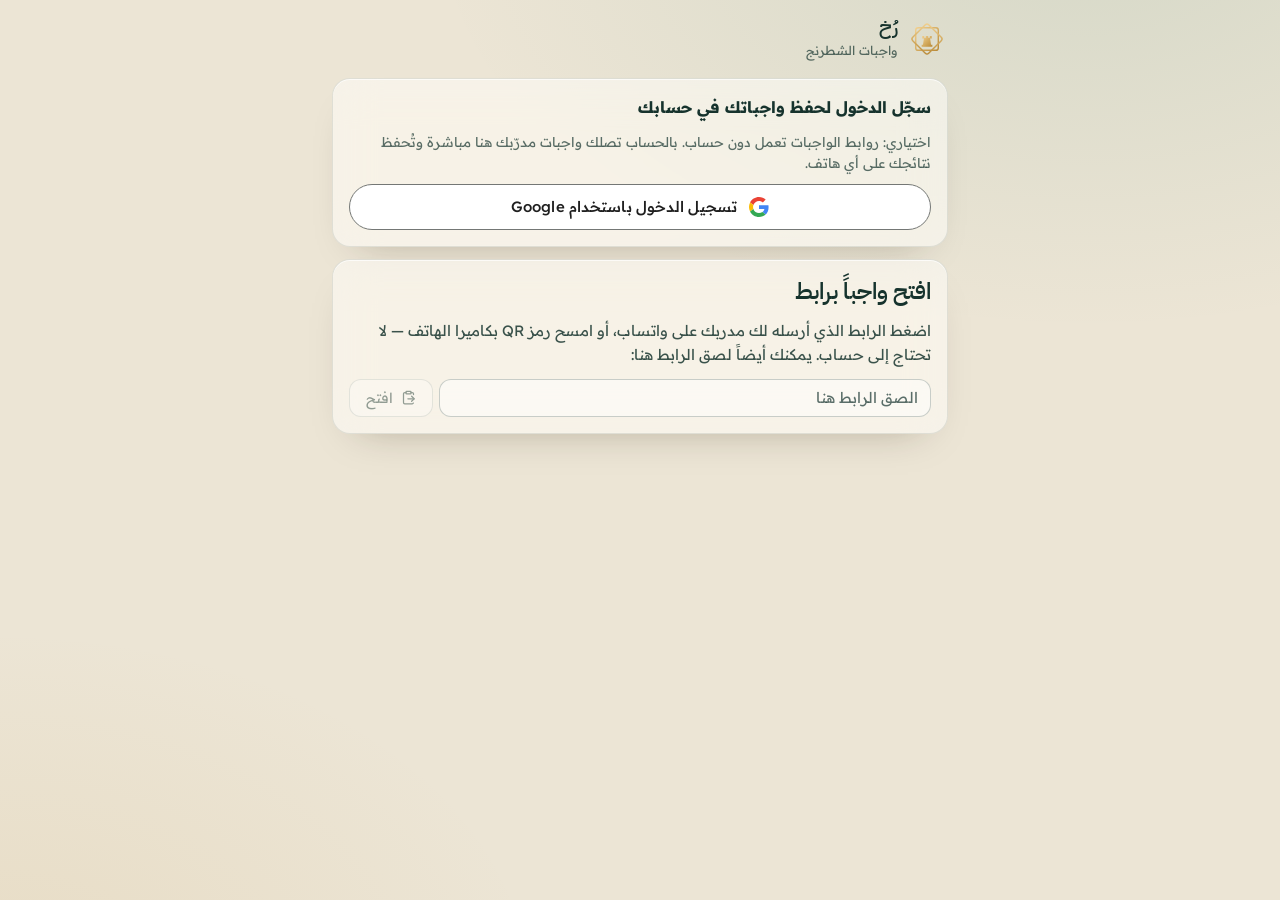
==== commit 11b985c3: "Student page 1.2.1: guest homework, fixes" ====
--- a/index.html
+++ b/index.html
@@ -6,12 +6,14 @@
     <meta name="theme-color" content="#0f2622" media="(prefers-color-scheme: dark)" />
     <meta name="theme-color" content="#ece5d5" media="(prefers-color-scheme: light)" />
     <meta name="referrer" content="no-referrer" />
+    <!-- CSP: scripts/styles only from this site; data goes only to Rukh's Supabase project (+ the public Lichess API to check a username at sign-up). (vite.student.config.ts drops it on the dev server, whose HMR needs inline scripts.) -->
+    <meta http-equiv="Content-Security-Policy" content="default-src 'self'; script-src 'self'; style-src 'self' 'unsafe-inline'; img-src 'self' data: blob: https://*.googleusercontent.com; font-src 'self' data:; connect-src 'self' https://zpxppczekpdqszhlkpkg.supabase.co https://lichess.org; manifest-src 'self'; worker-src 'self'; object-src 'none'; base-uri 'self'; form-action 'self'" />
     <meta name="description" content="رُخ — حلّ واجب الشطرنج الذي أرسله مدربك" />
     <title>رُخ — واجب الشطرنج</title>
     <link rel="icon" href="./icon.svg" />
     <link rel="manifest" href="./manifest.webmanifest" />
-    <script type="module" crossorigin src="./assets/student-BTlDfCHc.js"></script>
-    <link rel="stylesheet" crossorigin href="./assets/student-BcHALCLx.css">
+    <script type="module" crossorigin src="./assets/student-C5tlJVL3.js"></script>
+    <link rel="stylesheet" crossorigin href="./assets/student-BqFtna7G.css">
   </head>
   <body>
     <div id="root"></div>
--- a/assets/student-BqFtna7G.css
+++ b/assets/student-BqFtna7G.css
@@ -0,0 +1 @@
+@font-face{font-family:Readex Pro Variable;font-style:normal;font-display:swap;font-weight:160 700;src:url(./readex-pro-arabic-wght-normal-DiwT_uOQ.woff2)format("woff2-variations");unicode-range:U+6??,U+750-77F,U+870-88E,U+890-891,U+897-8E1,U+8E3-8FF,U+200C-200E,U+2010-2011,U+204F,U+2E41,U+FB50-FDFF,U+FE70-FE74,U+FE76-FEFC,U+102E0-102FB,U+10E60-10E7E,U+10EC2-10EC4,U+10EFC-10EFF,U+1EE00-1EE03,U+1EE05-1EE1F,U+1EE21-1EE22,U+1EE24,U+1EE27,U+1EE29-1EE32,U+1EE34-1EE37,U+1EE39,U+1EE3B,U+1EE42,U+1EE47,U+1EE49,U+1EE4B,U+1EE4D-1EE4F,U+1EE51-1EE52,U+1EE54,U+1EE57,U+1EE59,U+1EE5B,U+1EE5D,U+1EE5F,U+1EE61-1EE62,U+1EE64,U+1EE67-1EE6A,U+1EE6C-1EE72,U+1EE74-1EE77,U+1EE79-1EE7C,U+1EE7E,U+1EE80-1EE89,U+1EE8B-1EE9B,U+1EEA1-1EEA3,U+1EEA5-1EEA9,U+1EEAB-1EEBB,U+1EEF0-1EEF1}@font-face{font-family:Readex Pro Variable;font-style:normal;font-display:swap;font-weight:160 700;src:url(./readex-pro-vietnamese-wght-normal-Do5Nl5oc.woff2)format("woff2-variations");unicode-range:U+102-103,U+110-111,U+128-129,U+168-169,U+1A0-1A1,U+1AF-1B0,U+300-301,U+303-304,U+308-309,U+323,U+329,U+1EA0-1EF9,U+20AB}@font-face{font-family:Readex Pro Variable;font-style:normal;font-display:swap;font-weight:160 700;src:url(./readex-pro-latin-ext-wght-normal-CsYMu49W.woff2)format("woff2-variations");unicode-range:U+100-2BA,U+2BD-2C5,U+2C7-2CC,U+2CE-2D7,U+2DD-2FF,U+304,U+308,U+329,U+1D00-1DBF,U+1E00-1E9F,U+1EF2-1EFF,U+2020,U+20A0-20AB,U+20AD-20C0,U+2113,U+2C60-2C7F,U+A720-A7FF}@font-face{font-family:Readex Pro Variable;font-style:normal;font-display:swap;font-weight:160 700;src:url(./readex-pro-latin-wght-normal--ekFhJJC.woff2)format("woff2-variations");unicode-range:U+??,U+131,U+152-153,U+2BB-2BC,U+2C6,U+2DA,U+2DC,U+304,U+308,U+329,U+2000-206F,U+20AC,U+2122,U+2191,U+2193,U+2212,U+2215,U+FEFF,U+FFFD}@font-face{font-family:IBM Plex Sans Arabic;font-style:normal;font-display:swap;font-weight:600;src:url(./ibm-plex-sans-arabic-arabic-600-normal-0pRdybE_.woff2)format("woff2"),url(./ibm-plex-sans-arabic-arabic-600-normal-MJZ0liF5.woff)format("woff");unicode-range:U+6??,U+750-77F,U+870-88E,U+890-891,U+897-8E1,U+8E3-8FF,U+200C-200E,U+2010-2011,U+204F,U+2E41,U+FB50-FDFF,U+FE70-FE74,U+FE76-FEFC,U+102E0-102FB,U+10E60-10E7E,U+10EC2-10EC4,U+10EFC-10EFF,U+1EE00-1EE03,U+1EE05-1EE1F,U+1EE21-1EE22,U+1EE24,U+1EE27,U+1EE29-1EE32,U+1EE34-1EE37,U+1EE39,U+1EE3B,U+1EE42,U+1EE47,U+1EE49,U+1EE4B,U+1EE4D-1EE4F,U+1EE51-1EE52,U+1EE54,U+1EE57,U+1EE59,U+1EE5B,U+1EE5D,U+1EE5F,U+1EE61-1EE62,U+1EE64,U+1EE67-1EE6A,U+1EE6C-1EE72,U+1EE74-1EE77,U+1EE79-1EE7C,U+1EE7E,U+1EE80-1EE89,U+1EE8B-1EE9B,U+1EEA1-1EEA3,U+1EEA5-1EEA9,U+1EEAB-1EEBB,U+1EEF0-1EEF1}@font-face{font-family:IBM Plex Sans Arabic;font-style:normal;font-display:swap;font-weight:600;src:url(./ibm-plex-sans-arabic-cyrillic-ext-600-normal-ABNWglN6.woff2)format("woff2"),url(./ibm-plex-sans-arabic-cyrillic-ext-600-normal-CFFPHiVs.woff)format("woff");unicode-range:U+460-52F,U+1C80-1C8A,U+20B4,U+2DE0-2DFF,U+A640-A69F,U+FE2E-FE2F}@font-face{font-family:IBM Plex Sans Arabic;font-style:normal;font-display:swap;font-weight:600;src:url(./ibm-plex-sans-arabic-latin-ext-600-normal-DjDAeNQD.woff2)format("woff2"),url(./ibm-plex-sans-arabic-latin-ext-600-normal-DT29Q8HW.woff)format("woff");unicode-range:U+100-2BA,U+2BD-2C5,U+2C7-2CC,U+2CE-2D7,U+2DD-2FF,U+304,U+308,U+329,U+1D00-1DBF,U+1E00-1E9F,U+1EF2-1EFF,U+2020,U+20A0-20AB,U+20AD-20C0,U+2113,U+2C60-2C7F,U+A720-A7FF}@font-face{font-family:IBM Plex Sans Arabic;font-style:normal;font-display:swap;font-weight:600;src:url(./ibm-plex-sans-arabic-latin-600-normal-KrqB56Mw.woff2)format("woff2"),url(./ibm-plex-sans-arabic-latin-600-normal-Dk5eISD_.woff)format("woff");unicode-range:U+??,U+131,U+152-153,U+2BB-2BC,U+2C6,U+2DA,U+2DC,U+304,U+308,U+329,U+2000-206F,U+20AC,U+2122,U+2191,U+2193,U+2212,U+2215,U+FEFF,U+FFFD}.cg-wrap{box-sizing:content-box;display:block;position:relative}cg-container{width:100%;height:100%;display:block;position:absolute;top:0}cg-board{-webkit-user-select:none;user-select:none;background-size:cover;width:100%;height:100%;line-height:0;position:absolute;top:0;left:0}.cg-wrap.manipulable cg-board{cursor:pointer}cg-board square{pointer-events:none;width:12.5%;height:12.5%;position:absolute;top:0;left:0}cg-board square.move-dest{pointer-events:auto}cg-board square.last-move{will-change:transform}.cg-wrap piece{z-index:2;will-change:transform;pointer-events:none;background-size:cover;width:12.5%;height:12.5%;position:absolute;top:0;left:0}cg-board piece.dragging{cursor:move;z-index:11!important}piece.anim{z-index:8}piece.fading{z-index:1;opacity:.5}.cg-wrap piece.ghost{opacity:.3}.cg-wrap piece svg{pointer-events:none;z-index:2;opacity:.6;width:100%;height:100%;position:relative;top:0;left:0;overflow:hidden}.cg-wrap cg-auto-pieces,.cg-wrap .cg-shapes,.cg-wrap .cg-custom-svgs,.cg-wrap .cg-shapes-below,.cg-wrap .cg-custom-below{pointer-events:none;width:100%;height:100%;position:absolute;top:0;left:0;overflow:visible}.cg-wrap cg-auto-pieces{z-index:2}.cg-wrap cg-auto-pieces piece{opacity:.3}.cg-wrap .cg-shapes{opacity:.6;z-index:2;overflow:hidden}.cg-wrap .cg-shapes-below{z-index:1;overflow:hidden}.cg-wrap .cg-custom-below{z-index:1}.cg-wrap .cg-custom-svgs{z-index:9}.cg-wrap .cg-custom-svgs svg,.cg-wrap .cg-custom-below svg{overflow:visible}.cg-wrap coords{pointer-events:none;opacity:.8;font-family:sans-serif;font-size:9px;display:flex;position:absolute}.cg-wrap coords.ranks{flex-flow:column-reverse;width:12px;height:100%;top:-20px;left:4px}.cg-wrap coords.ranks.black{flex-flow:column}.cg-wrap coords.ranks.left{align-items:flex-end;left:-15px}.cg-wrap coords.files{text-transform:uppercase;text-align:center;flex-flow:row;width:100%;height:16px;bottom:-4px;left:24px}.cg-wrap coords.files.black{flex-flow:row-reverse}.cg-wrap coords coord{flex:auto}.cg-wrap coords.ranks coord{transform:translateY(39%)}.cg-wrap coords.squares{text-transform:uppercase;text-align:right;flex-flow:column-reverse;width:12.5%;height:100%;bottom:0;left:0}.cg-wrap coords.squares.black{flex-flow:column}.cg-wrap coords.squares.left{text-align:left}.cg-wrap coords.squares coord{padding:6% 4%}.cg-wrap coords.squares.rank2{transform:translate(100%)}.cg-wrap coords.squares.rank3{transform:translate(200%)}.cg-wrap coords.squares.rank4{transform:translate(300%)}.cg-wrap coords.squares.rank5{transform:translate(400%)}.cg-wrap coords.squares.rank6{transform:translate(500%)}.cg-wrap coords.squares.rank7{transform:translate(600%)}.cg-wrap coords.squares.rank8{transform:translate(700%)}.cg-wrap piece.pawn.white{background-image:url([data-uri])}.cg-wrap piece.bishop.white{background-image:url([data-uri])}.cg-wrap piece.knight.white{background-image:url([data-uri])}.cg-wrap piece.rook.white{background-image:url([data-uri])}.cg-wrap piece.queen.white{background-image:url([data-uri])}.cg-wrap piece.king.white{background-image:url([data-uri])}.cg-wrap piece.pawn.black{background-image:url([data-uri])}.cg-wrap piece.bishop.black{background-image:url([data-uri])}.cg-wrap piece.knight.black{background-image:url([data-uri])}.cg-wrap piece.rook.black{background-image:url([data-uri])}.cg-wrap piece.queen.black{background-image:url([data-uri])}.cg-wrap piece.king.black{background-image:url([data-uri])}:root{--bg:#0f2622;--bg-deep:#0a1c19;--bg-glow-a:#40a08229;--bg-glow-b:#d9b26a14;--glass:#efe8d80b;--glass-2:#efe8d813;--glass-3:#efe8d81f;--glass-solid:#15322d;--line:#efe8d817;--line-2:#efe8d82b;--ink:#efe8d8;--ink-2:#efe8d8bd;--ink-3:#efe8d88f;--ink-4:#efe8d84d;--brass:#d9b26a;--brass-2:#f1d08f;--brass-ink:#2a1e06;--brass-soft:#d9b26a24;--jade:#6fd3a8;--jade-soft:#6fd3a824;--amber:#f2b655;--amber-soft:#f2b65524;--coral:#f27d6b;--coral-soft:#f27d6b24;--sky:#8ec5ff;--sky-soft:#8ec5ff24;--violet:#b9a3ff;--orange:#f59b5f;--cls-text-mix:100%;--eval-white:#f3eee2;--eval-black:#1a1a17;--graph-white:#f3eee2d1;--graph-black:#0a100e8c;--graph-mid:#d9b26a8c;--r-xl:24px;--r-lg:18px;--r-md:12px;--r-sm:8px;--r-pill:999px;--shadow-panel:0 1px 0 #ffffff0d inset, 0 18px 50px -24px #000000a6;--shadow-board:0 2px 0 #ffffff0f inset, 0 40px 80px -30px #000000bf, 0 0 0 1px #d9b26a38;--shadow-pop:0 40px 100px -30px #000000b3;--shadow-menu:0 24px 60px -24px #0009;--shadow-lift:0 10px 22px -14px #000000b3;--blur:saturate(140%) blur(22px);--track:#efe8d81f;--scrollbar:#efe8d824;--scrollbar-hover:#efe8d83d;--font-ui:"Readex Pro Variable", "Segoe UI", Tahoma, sans-serif;--font-display:"IBM Plex Sans Arabic", "Readex Pro Variable", sans-serif;--titlebar:40px;--nav-w:236px;--lightningcss-light: ;--lightningcss-dark:initial;color-scheme:dark}:root[data-theme=light]{--bg:#ece5d5;--bg-deep:#e2d9c5;--bg-glow-a:#2f7a641f;--bg-glow-b:#be8c321a;--glass:#ffffff80;--glass-2:#ffffffad;--glass-3:#ffffffd9;--glass-solid:#f7f2e7;--line:#16332d1a;--line-2:#16332d38;--ink:#16332d;--ink-2:#16332dd6;--ink-3:#16332db3;--ink-4:#16332d8f;--brass:#855a14;--brass-2:#6e4a0c;--brass-ink:#fff8e8;--brass-soft:#a8792a21;--jade:#146a48;--jade-soft:#1f8a5f1f;--amber:#8a540b;--amber-soft:#b9761a1f;--coral:#b23b2b;--coral-soft:#c94b3a1f;--sky:#2a64a8;--sky-soft:#2f6fb81f;--violet:#6c4fd6;--orange:#b4531a;--graph-white:#fbf8f1;--graph-black:#3b4a45;--cls-text-mix:42%;--shadow-panel:0 1px 0 #ffffffb3 inset, 0 18px 40px -26px #281e0a59;--shadow-board:0 30px 60px -30px #281e0a80, 0 0 0 1px #a8792a4d;--shadow-pop:0 30px 80px -30px #281e0a61;--shadow-menu:0 18px 44px -20px #281e0a59;--shadow-lift:0 10px 20px -14px #281e0a66;--track:#16332d1a;--scrollbar:#16332d33;--scrollbar-hover:#16332d57;--lightningcss-light:initial;--lightningcss-dark: ;color-scheme:light}*,:before,:after{box-sizing:border-box}html,body,#root{height:100%;margin:0}body{font-family:var(--font-ui);color:var(--ink);background:var(--bg);background-image:radial-gradient(1100px 700px at 85% -10%, var(--bg-glow-a), transparent 60%), radial-gradient(900px 600px at 0% 110%, var(--bg-glow-b), transparent 60%);-webkit-font-smoothing:antialiased;font-feature-settings:"tnum" 0;background-attachment:fixed;font-size:15px;line-height:1.6;overflow:hidden}button,input,select,textarea{font:inherit;color:inherit}::selection{background:var(--brass-soft)}a{color:var(--brass)}:focus-visible{outline:2px solid var(--brass);outline-offset:2px;border-radius:6px}::-webkit-scrollbar{width:10px;height:10px}::-webkit-scrollbar-thumb{background:var(--scrollbar);background-clip:padding-box;border:3px solid #0000;border-radius:10px}::-webkit-scrollbar-thumb:hover{background-color:var(--scrollbar-hover)}::-webkit-scrollbar-track{background:0 0}h1,h2,h3,h4{margin:0;font-weight:600;line-height:1.25}.display{font-family:var(--font-display);letter-spacing:0;font-weight:600}.num{font-variant-numeric:tabular-nums}.ltr{direction:ltr;unicode-bidi:isolate}.muted{color:var(--ink-3)}.soft{color:var(--ink-2)}.app{grid-template-columns:var(--nav-w) minmax(0, 1fr);grid-template-rows:var(--titlebar) minmax(0, 1fr);height:100%;display:grid}.titlebar{-webkit-app-region:drag;color:var(--ink-3);border-bottom:1px solid var(--line);background:color-mix(in srgb, var(--bg) 82%, transparent);grid-column:1/-1;align-items:center;gap:14px;padding-inline-start:20px;padding-inline-end:150px;font-size:12.5px;display:flex}:root[dir=rtl] .titlebar{padding-inline-start:150px;padding-inline-end:18px}.titlebar .crumb{color:var(--ink-2)}.titlebar .grow{flex:1}.titlebar button{-webkit-app-region:no-drag}.nav{border-inline-end:1px solid var(--line);flex-direction:column;gap:2px;padding:18px 12px 14px;display:flex;overflow-y:auto}.brand{align-items:center;gap:12px;padding:4px 10px 18px;display:flex}.brand-mark{flex:none;width:38px;height:38px}.brand-name{font-family:var(--font-display);color:var(--ink);font-size:26px;line-height:1}.brand-sub{color:var(--ink-3);margin-top:4px;font-size:11.5px}.nav-group{color:var(--ink-3);padding:14px 12px 6px;font-size:11.5px}.nav-item{border-radius:var(--r-md);width:100%;color:var(--ink-2);cursor:pointer;text-align:start;background:0 0;border:0;align-items:center;gap:12px;padding:9px 12px;font-size:14.5px;transition:background .15s,color .15s;display:flex;position:relative}.nav-item:hover{background:var(--glass);color:var(--ink)}.nav-item.active{background:var(--glass-2);color:var(--ink)}.nav-item.active:before{content:"";background:var(--brass);border-radius:0 3px 3px 0;width:3px;position:absolute;top:9px;bottom:9px}.nav-item.active:not(:-webkit-any(:lang(ae),:lang(ar),:lang(arc),:lang(bcc),:lang(bqi),:lang(ckb),:lang(dv),:lang(fa),:lang(glk),:lang(he),:lang(ku),:lang(mzn),:lang(nqo),:lang(pnb),:lang(ps),:lang(sd),:lang(ug),:lang(ur),:lang(yi))):before{left:-12px}.nav-item.active:not(:is(:lang(ae),:lang(ar),:lang(arc),:lang(bcc),:lang(bqi),:lang(ckb),:lang(dv),:lang(fa),:lang(glk),:lang(he),:lang(ku),:lang(mzn),:lang(nqo),:lang(pnb),:lang(ps),:lang(sd),:lang(ug),:lang(ur),:lang(yi))):before{left:-12px}.nav-item.active:-webkit-any(:lang(ae),:lang(ar),:lang(arc),:lang(bcc),:lang(bqi),:lang(ckb),:lang(dv),:lang(fa),:lang(glk),:lang(he),:lang(ku),:lang(mzn),:lang(nqo),:lang(pnb),:lang(ps),:lang(sd),:lang(ug),:lang(ur),:lang(yi)):before{right:-12px}.nav-item.active:is(:lang(ae),:lang(ar),:lang(arc),:lang(bcc),:lang(bqi),:lang(ckb),:lang(dv),:lang(fa),:lang(glk),:lang(he),:lang(ku),:lang(mzn),:lang(nqo),:lang(pnb),:lang(ps),:lang(sd),:lang(ug),:lang(ur),:lang(yi)):before{right:-12px}:root[dir=rtl] .nav-item.active:before{border-radius:3px 0 0 3px}.nav-item svg{opacity:.9;flex:none}.nav-item .badge{margin-inline-start:auto}.nav-foot{color:var(--ink-3);margin-top:auto;padding:12px;font-size:12px}.main{min-width:0;min-height:0;position:relative;overflow:hidden}.page{height:100%;padding:28px 34px 40px;overflow-y:auto}.page.fill{flex-direction:column;padding:18px 26px;display:flex;overflow:hidden}.page-head{flex-wrap:wrap;align-items:flex-end;gap:18px;margin-bottom:22px;display:flex}.page-head h1{font-family:var(--font-display);font-size:34px;font-weight:600}.page-head .lede{color:var(--ink-3);max-width:70ch;margin-top:4px;font-size:14.5px}.page-head .actions{align-items:center;gap:10px;margin-inline-start:auto;display:flex}.panel{background:var(--glass);border:1px solid var(--line);border-radius:var(--r-lg);box-shadow:var(--shadow-panel);-webkit-backdrop-filter:var(--blur);backdrop-filter:var(--blur)}.panel.pad{padding:18px 20px}.panel-title{color:var(--ink-3);align-items:center;gap:8px;margin-bottom:10px;font-size:13px;display:flex}.section-title{font-family:var(--font-display);margin:30px 0 14px;font-size:21px}.divider{background:var(--line);height:1px;margin:14px 0}.btn{border-radius:var(--r-md);border:1px solid var(--line-2);background:var(--glass-2);height:38px;color:var(--ink);cursor:pointer;white-space:nowrap;justify-content:center;align-items:center;gap:8px;padding:0 16px;font-size:14px;transition:background .15s,border-color .15s,transform 80ms;display:inline-flex}.btn:hover{background:var(--glass-3)}.btn:active{transform:translateY(1px)}.btn:disabled{opacity:.45;cursor:not-allowed}.btn.primary{background:linear-gradient(180deg, var(--brass-2), var(--brass));color:var(--brass-ink);border-color:#0000;font-weight:600;box-shadow:0 8px 24px -10px #d9b26a99}:root[data-theme=light] .btn.primary{background:linear-gradient(180deg, var(--brass), var(--brass-2));box-shadow:0 8px 20px -12px #7a52108c}.btn.primary:hover{filter:brightness(1.06)}.btn.ghost{background:0 0;border-color:#0000}.btn.ghost:hover{background:var(--glass-2)}.btn.sm{border-radius:9px;height:30px;padding:0 11px;font-size:13px}.btn.lg{border-radius:14px;height:46px;padding:0 22px;font-size:15px}.btn.icon{width:38px;padding:0}.btn.sm.icon{width:30px}.btn.danger{color:var(--coral)}.input,.select,.textarea{border-radius:var(--r-md);border:1px solid var(--line-2);background:var(--glass);height:38px;color:var(--ink);outline:none;width:100%;padding:0 12px}.textarea{resize:vertical;height:auto;min-height:90px;padding:10px 12px;line-height:1.6}.input:focus,.select:focus,.textarea:focus{border-color:var(--brass)}.select option{background:var(--glass-solid)}input::placeholder,textarea::placeholder{color:var(--ink-3);opacity:1}.field{color:var(--ink-3);flex-direction:column;gap:6px;font-size:13px;display:flex}.field>span{color:var(--ink-2)}.seg{background:var(--glass);border:1px solid var(--line);border-radius:12px;gap:2px;padding:3px;display:inline-flex}.seg button{cursor:pointer;color:var(--ink-3);white-space:nowrap;background:0 0;border:0;border-radius:9px;padding:6px 13px;font-size:13.5px}.seg button.on{background:var(--glass-3);color:var(--ink)}.chip{border-radius:var(--r-pill);background:var(--glass-2);height:26px;color:var(--ink-2);border:1px solid var(--line);white-space:nowrap;align-items:center;gap:6px;padding:0 10px;font-size:12.5px;display:inline-flex}button.chip{cursor:pointer}button.chip.on{background:var(--brass-soft);border-color:color-mix(in srgb, var(--brass) 50%, transparent);color:var(--ink)}.chip.jade{background:var(--jade-soft);color:var(--jade);border-color:#0000}.chip.coral{background:var(--coral-soft);color:var(--coral);border-color:#0000}.chip.amber{background:var(--amber-soft);color:var(--amber);border-color:#0000}.chip.sky{background:var(--sky-soft);color:var(--sky);border-color:#0000}:root[data-theme=light] .chip.brass{color:var(--brass-2)}:root[data-theme=light] .chip.jade{color:color-mix(in srgb, var(--jade) 78%, var(--ink))}:root[data-theme=light] .chip.coral{color:color-mix(in srgb, var(--coral) 80%, var(--ink))}:root[data-theme=light] .chip.amber{color:color-mix(in srgb, var(--amber) 78%, var(--ink))}:root[data-theme=light] .chip.sky{color:color-mix(in srgb, var(--sky) 78%, var(--ink))}.chip.brass{background:var(--brass-soft);color:var(--brass);border-color:#0000}.badge{background:var(--brass);min-width:20px;height:20px;color:var(--brass-ink);border-radius:10px;justify-content:center;align-items:center;padding:0 6px;font-size:11.5px;font-weight:700;display:inline-flex}.progress{background:var(--track);border-radius:6px;height:6px;overflow:hidden}.progress>i{background:linear-gradient(90deg, var(--brass), var(--brass-2));border-radius:6px;height:100%;transition:width .5s;display:block}:root[dir=rtl] .progress>i{margin-inline-start:0}.tabs{border-bottom:1px solid var(--line);gap:4px;margin-bottom:12px;display:flex}.tabs button{color:var(--ink-3);cursor:pointer;background:0 0;border:0;border-bottom:2px solid #0000;margin-bottom:-1px;padding:9px 12px;font-size:13.5px}.tabs button.on{color:var(--ink);border-bottom-color:var(--brass)}.grid{gap:16px;display:grid}.cards{grid-template-columns:repeat(auto-fill,minmax(260px,1fr));gap:14px;display:grid}.row{align-items:center;gap:10px;display:flex}.row.wrap{flex-wrap:wrap}.col{flex-direction:column;gap:10px;display:flex}.spacer{flex:1}.tile{text-align:start;border-radius:var(--r-lg);border:1px solid var(--line);background:var(--glass);cursor:pointer;color:inherit;flex-direction:column;gap:8px;padding:16px 18px;transition:border-color .15s,background .15s;display:flex}.tile:hover{border-color:var(--line-2);background:var(--glass-2)}.tile h3{font-size:16px;font-weight:600}.tile p{color:var(--ink-3);margin:0;font-size:13.5px;line-height:1.55}.empty{text-align:center;color:var(--ink-3);padding:40px 20px}.empty h3{color:var(--ink-2);margin-bottom:6px;font-size:17px}.prose{color:var(--ink-2);max-width:72ch;font-size:15.5px;line-height:1.95}.prose p{margin:0 0 12px}.prose strong{color:var(--ink);font-weight:600}.prose ul,.prose ol{margin:0 0 12px;padding-inline-start:22px}.prose li{margin-bottom:4px}.prose h3,.prose h4{color:var(--ink);margin:16px 0 8px;font-size:17px}.prose code,.san{font-family:var(--font-ui);color:var(--ink);direction:ltr;unicode-bidi:isolate;font-weight:600}.tip{border-inline-start:3px solid var(--brass);background:var(--brass-soft);border-radius:var(--r-md);color:var(--ink);margin:6px 0 14px;padding:12px 16px}.tip .prose{color:var(--ink)}.toast-wrap{bottom:22px;z-index:100;pointer-events:none;flex-direction:column;gap:8px;display:flex;position:fixed;transform:translate(50%)}.toast-wrap:not(:-webkit-any(:lang(ae),:lang(ar),:lang(arc),:lang(bcc),:lang(bqi),:lang(ckb),:lang(dv),:lang(fa),:lang(glk),:lang(he),:lang(ku),:lang(mzn),:lang(nqo),:lang(pnb),:lang(ps),:lang(sd),:lang(ug),:lang(ur),:lang(yi))){left:50%}.toast-wrap:not(:is(:lang(ae),:lang(ar),:lang(arc),:lang(bcc),:lang(bqi),:lang(ckb),:lang(dv),:lang(fa),:lang(glk),:lang(he),:lang(ku),:lang(mzn),:lang(nqo),:lang(pnb),:lang(ps),:lang(sd),:lang(ug),:lang(ur),:lang(yi))){left:50%}.toast-wrap:-webkit-any(:lang(ae),:lang(ar),:lang(arc),:lang(bcc),:lang(bqi),:lang(ckb),:lang(dv),:lang(fa),:lang(glk),:lang(he),:lang(ku),:lang(mzn),:lang(nqo),:lang(pnb),:lang(ps),:lang(sd),:lang(ug),:lang(ur),:lang(yi)){right:50%}.toast-wrap:is(:lang(ae),:lang(ar),:lang(arc),:lang(bcc),:lang(bqi),:lang(ckb),:lang(dv),:lang(fa),:lang(glk),:lang(he),:lang(ku),:lang(mzn),:lang(nqo),:lang(pnb),:lang(ps),:lang(sd),:lang(ug),:lang(ur),:lang(yi)){right:50%}:root[dir=ltr] .toast-wrap{transform:translate(-50%)}.toast{pointer-events:auto;background:var(--glass-solid);border:1px solid var(--line-2);box-shadow:var(--shadow-panel);border-radius:14px;padding:11px 18px;font-size:14px}.modal-back{-webkit-backdrop-filter:blur(6px);backdrop-filter:blur(6px);z-index:80;background:#050f0d8c;place-items:center;display:grid;position:fixed;top:0;bottom:0;left:0;right:0}.modal{background:var(--glass-solid);border:1px solid var(--line-2);border-radius:var(--r-xl);width:min(560px,100vw - 40px);max-height:calc(100vh - 80px);box-shadow:var(--shadow-pop);padding:24px 26px;overflow:auto}.modal h2{font-family:var(--font-display);margin-bottom:16px;font-size:24px}@media (prefers-reduced-motion:reduce){*,:before,:after{transition-duration:.01ms!important;animation-duration:.01ms!important}}.content-link{background:var(--brass-soft);color:var(--ink);cursor:pointer;font:inherit;text-decoration:underline;-webkit-text-decoration-color:color-mix(in srgb, var(--brass) 60%, transparent);text-decoration-color:color-mix(in srgb, var(--brass) 60%, transparent);text-underline-offset:3px;border:0;border-radius:6px;padding:1px 8px;font-weight:600}.content-link:hover{background:color-mix(in srgb, var(--brass) 25%, transparent)}.board-shell{direction:ltr;align-items:stretch;gap:10px;display:flex;position:relative}.board-frame{aspect-ratio:1;background:linear-gradient(145deg, #ffffff12, #fff0 40%), var(--frame,#10302a);box-shadow:var(--shadow-board);border-radius:16px;flex:none;padding:10px;position:relative}.board-frame .cg-wrap{border-radius:6px;width:100%;height:100%;overflow:hidden}.board-frame cg-container{border-radius:6px}cg-board{--light:#e8e0cb;--dark:#3c7a66;background-color:var(--dark);background-image:var(--texture,none), conic-gradient(var(--dark) 0 90deg, var(--light) 90deg 180deg, var(--dark) 180deg 270deg, var(--light) 270deg);background-blend-mode:var(--blend,soft-light), normal;background-size:100% 100%,25% 25%}.board-frame[data-board=malachite]{--frame:linear-gradient(160deg, #164238, #0c2520)}.board-frame[data-board=malachite] cg-board{--light:#e9e2cf;--dark:#2f7461;--texture:url(./stone-4E5svG4j.svg);--blend:soft-light}.board-frame[data-board=walnut]{--frame:linear-gradient(160deg, #4a2f1b, #2a190d)}.board-frame[data-board=walnut] cg-board{--light:#e8c9a0;--dark:#a26d43;--texture:url(./wood-DWBM-19f.svg);--blend:multiply}.board-frame[data-board=marble]{--frame:linear-gradient(160deg, #3b3f47, #23262c)}.board-frame[data-board=marble] cg-board{--light:#eeece6;--dark:#8d939c;--texture:url(./stone-4E5svG4j.svg);--blend:soft-light}.board-frame[data-board=ocean]{--frame:linear-gradient(160deg, #1d3448, #101f2c)}.board-frame[data-board=ocean] cg-board{--light:#dee3e6;--dark:#7d9db3;--texture:none}.board-frame[data-board=classic]{--frame:linear-gradient(160deg, #3b4a2a, #222b17)}.board-frame[data-board=classic] cg-board{--light:#eeeed2;--dark:#769656;--texture:none}cg-board square.last-move{background-color:#f1d08f6b}cg-board square.selected{background-color:#f1d08f8c}cg-board square.move-dest{background:radial-gradient(#0c28226b 20%,#0000 22%)}cg-board square.move-dest:hover{background:#f1d08f59}cg-board square.oc.move-dest{background:radial-gradient(#0000 0% 79%,#0c282261 80%)}cg-board square.premove-dest{background:radial-gradient(#4678c873 20%,#0000 22%)}cg-board square.current-premove{background-color:#4678c866}cg-board square.check{background:radial-gradient(#ff4632f2 0%,#e6281e99 30%,#c8000000 75%)}cg-board square.hint-good{box-shadow:inset 0 0 0 4px #6fd3a8d9}cg-board square.hint-bad{box-shadow:inset 0 0 0 4px #f27d6bd9}cg-board square.hint-from{background-color:#8ec5ff66}.cg-wrap piece{filter:drop-shadow(0 3px 2px #00000047)}.cg-wrap piece.dragging{filter:drop-shadow(0 10px 8px #00000059)}.cg-wrap coords{font-family:var(--font-ui);opacity:.9;font-size:clamp(8px,1.5cqw,12px);font-weight:700}.cg-wrap coords coord{color:#2c5f50!important;text-shadow:none!important}.cg-wrap coords coord.coord-dark,.cg-wrap coords.ranks:not(.left) coord.coord-light{color:#efe8d8!important}.cg-wrap coords.ranks:not(.left) coord.coord-dark{color:#2c5f50!important}.cg-wrap coords.files{text-transform:none;z-index:3;height:auto;line-height:1;bottom:0;left:0}.cg-wrap coords.files coord{text-align:right;flex:1 1 0;padding:0 3px 2px 0}.promo{z-index:20;-webkit-backdrop-filter:blur(3px);backdrop-filter:blur(3px);background:#0614118c;border-radius:6px;place-items:center;display:grid;position:absolute;top:10px;bottom:10px;left:10px;right:10px}.promo-row{background:var(--glass-solid);border:1px solid var(--line-2);border-radius:16px;gap:10px;padding:12px;display:flex}.promo-row button{border:1px solid var(--line);background:var(--glass-2) center / 80% no-repeat;cursor:pointer;border-radius:12px;width:76px;height:76px}.promo-row button:hover{background-color:var(--brass-soft);border-color:var(--brass)}.evalbar{background:var(--eval-black);border-radius:8px;flex:none;width:20px;position:relative;overflow:hidden;box-shadow:0 0 0 1px #d9b26a38}.evalbar .fill{background:linear-gradient(180deg, #fffaf0, var(--eval-white));transition:height .55s cubic-bezier(.2,.8,.2,1);position:absolute;bottom:0;left:0;right:0}.evalbar.flipped .fill{top:0;bottom:auto}.evalbar .mid{background:#d9b26a99;height:1px;position:absolute;top:50%;left:0;right:0}.evalbar .label{text-align:center;letter-spacing:-.3px;font-size:9px;font-weight:700;position:absolute;left:0;right:0}.mini-board{aspect-ratio:1;pointer-events:none;border-radius:10px;overflow:hidden;box-shadow:0 0 0 1px #d9b26a2e}.mini-board .cg-wrap{width:100%;height:100%}.mini-board coords{display:none}.board-layout{flex:1;grid-template-columns:minmax(0,1fr) 420px;gap:22px;min-height:0;display:grid}.board-layout.wide-side{grid-template-columns:minmax(0,1fr) 480px}@media (max-width:1280px){.board-layout{grid-template-columns:minmax(0,1fr) 360px}}.stage{justify-content:center;align-items:center;min-width:0;min-height:0;display:flex}.stage-inner{direction:ltr;flex-direction:column;gap:6px;display:flex}.strip{direction:rtl;align-items:center;gap:10px;height:38px;display:flex}.side{flex-direction:column;gap:12px;min-height:0;display:flex;overflow:hidden}.side>.panel{flex:none}.side .grow{flex:1;min-height:0;overflow-y:auto}.player{align-items:center;gap:10px;width:100%;font-size:14px;display:flex}.player .avatar{background:var(--glass-2);border:1px solid var(--line);border-radius:9px;flex:none;place-items:center;width:30px;height:30px;display:grid}.player .pname{font-weight:600}.player .prating{color:var(--ink-3);font-size:13px}.clock{font-variant-numeric:tabular-nums;background:var(--glass-2);border:1px solid var(--line);text-align:center;direction:ltr;border-radius:9px;min-width:86px;margin-inline-start:auto;padding:3px 12px;font-size:19px;font-weight:600}.clock.running{background:var(--brass-soft);border-color:color-mix(in srgb, var(--brass) 60%, transparent);color:var(--ink)}.clock.low{color:var(--coral)}.movelist{border-radius:var(--r-md);font-size:14px;overflow-y:auto}.mrow{grid-template-columns:38px 1fr 1fr;align-items:center;display:grid}.mrow:nth-child(odd){background:var(--glass)}.mn{color:var(--ink-4);text-align:center;font-size:12.5px}.mv{text-align:left;cursor:pointer;color:var(--ink-2);background:0 0;border:0;border-radius:6px;align-items:center;gap:4px;padding:5px 8px;font-weight:500;display:flex}.mv:hover{background:var(--glass-2);color:var(--ink)}.mv.cur{background:var(--brass-soft);color:var(--ink);box-shadow:inset 0 0 0 1px color-mix(in srgb, var(--brass) 45%, transparent)}.mv i{font-size:12px;font-style:normal;font-weight:700}.mv.empty{color:var(--ink-3);cursor:default}.eline{cursor:pointer;text-align:left;border:0;border-top:1px solid var(--line);background:0 0;border-radius:8px;align-items:baseline;gap:10px;width:100%;padding:6px 4px;display:flex}.eline:hover{background:var(--glass-2)}.escore{background:var(--glass-3);text-align:center;border-radius:6px;flex:none;min-width:56px;padding:1px 8px;font-size:13.5px;font-weight:700}.epv{color:var(--ink-2);white-space:nowrap;text-overflow:ellipsis;font-size:13px;overflow:hidden}.ctrls{justify-content:center;gap:6px;display:flex}.feedback{border-radius:var(--r-md);align-items:flex-start;gap:10px;padding:12px 14px;font-size:14.5px;line-height:1.7;display:flex}.feedback.ok{background:var(--jade-soft);color:var(--ink);border:1px solid color-mix(in srgb, var(--jade) 40%, transparent)}.feedback.bad{background:var(--coral-soft);border:1px solid color-mix(in srgb, var(--coral) 40%, transparent)}.feedback.info{background:var(--glass-2);border:1px solid var(--line)}.feedback.warn{background:var(--amber-soft);border:1px solid color-mix(in srgb, var(--amber) 40%, transparent)}.feedback svg{flex:none;margin-top:3px}.stat{flex-direction:column;gap:2px;display:flex}.stat b{font-variant-numeric:tabular-nums;font-size:26px;font-weight:600;line-height:1.2}.stat span{color:var(--ink-3);font-size:12.5px}.reader{padding-inline-end:6px;overflow-y:auto}.reader .block-diagram{border:1px solid var(--line);border-radius:var(--r-md);cursor:pointer;background:var(--glass);align-items:center;gap:12px;margin:8px 0 16px;padding:10px 12px;transition:border-color .15s;display:flex}.reader .block-diagram:hover{border-color:var(--line-2)}.reader .block-diagram.on{border-color:var(--brass);background:var(--brass-soft)}.reader .block-diagram .mini-wrap{flex:none;width:92px}.list-row{border-radius:var(--r-md);text-align:start;cursor:pointer;width:100%;color:inherit;background:0 0;border:1px solid #0000;align-items:center;gap:12px;padding:11px 14px;display:flex}.list-row:hover{background:var(--glass-2);border-color:var(--line)}.list-row.on{background:var(--brass-soft);border-color:color-mix(in srgb, var(--brass) 40%, transparent)}.list-row .title{font-weight:500}.list-row .sub{color:var(--ink-3);font-size:12.5px}.board-frame.mini{border-radius:9px;padding:3px;box-shadow:0 0 0 1px #d9b26a2e}.board-frame.mini .cg-wrap{border-radius:6px}.board-frame.mini coords{display:none}.board-frame.mini piece{filter:none}.switch{cursor:pointer;flex:none;width:38px;height:22px;position:relative}.switch input{opacity:0;width:0;height:0;position:absolute}.switch span{background:var(--track);border-radius:22px;transition:background .2s;position:absolute;top:0;bottom:0;left:0;right:0}.switch span:after{content:"";top:3px;background:var(--ink);border-radius:50%;width:16px;height:16px;transition:transform .2s;position:absolute}.switch span:not(:-webkit-any(:lang(ae),:lang(ar),:lang(arc),:lang(bcc),:lang(bqi),:lang(ckb),:lang(dv),:lang(fa),:lang(glk),:lang(he),:lang(ku),:lang(mzn),:lang(nqo),:lang(pnb),:lang(ps),:lang(sd),:lang(ug),:lang(ur),:lang(yi))):after{left:3px}.switch span:not(:is(:lang(ae),:lang(ar),:lang(arc),:lang(bcc),:lang(bqi),:lang(ckb),:lang(dv),:lang(fa),:lang(glk),:lang(he),:lang(ku),:lang(mzn),:lang(nqo),:lang(pnb),:lang(ps),:lang(sd),:lang(ug),:lang(ur),:lang(yi))):after{left:3px}.switch span:-webkit-any(:lang(ae),:lang(ar),:lang(arc),:lang(bcc),:lang(bqi),:lang(ckb),:lang(dv),:lang(fa),:lang(glk),:lang(he),:lang(ku),:lang(mzn),:lang(nqo),:lang(pnb),:lang(ps),:lang(sd),:lang(ug),:lang(ur),:lang(yi)):after{right:3px}.switch span:is(:lang(ae),:lang(ar),:lang(arc),:lang(bcc),:lang(bqi),:lang(ckb),:lang(dv),:lang(fa),:lang(glk),:lang(he),:lang(ku),:lang(mzn),:lang(nqo),:lang(pnb),:lang(ps),:lang(sd),:lang(ug),:lang(ur),:lang(yi)):after{right:3px}.switch input:checked+span{background:var(--brass)}.switch input:checked+span:after{background:var(--brass-ink);transform:translate(-16px)}:root[dir=ltr] .switch input:checked+span:after{transform:translate(16px)}.switch input:focus-visible+span{outline:2px solid var(--brass);outline-offset:2px}.range{width:100%;accent-color:var(--brass);height:22px}.check{color:var(--ink-2);cursor:pointer;align-items:center;gap:8px;font-size:13.5px;display:inline-flex}.check input{accent-color:var(--brass);width:16px;height:16px}.ob-choices{grid-template-columns:repeat(3,1fr);gap:10px;display:grid}.ob-choices .tile.on,.tile.on{border-color:var(--brass);background:var(--brass-soft)}.onboard .modal h2{font-size:28px}html,body,#root{height:auto;min-height:100%}body{-webkit-tap-highlight-color:transparent;background-attachment:scroll;overflow:hidden auto}.st-page{max-width:640px;padding:max(12px, env(safe-area-inset-top)) 12px max(24px, env(safe-area-inset-bottom));flex-direction:column;gap:12px;margin:0 auto;display:flex}.st-page .panel.pad{padding:16px}.st-center{justify-content:center;align-items:center;min-height:70vh}.st-brand{align-items:center;gap:10px;padding:4px 2px;display:flex}.st-brand b{font-family:var(--font-display);font-size:20px;line-height:1.1;display:block}.st-brand span{color:var(--ink-3);font-size:12.5px}.st-h1{font-family:var(--font-display);margin:0;font-size:23px;line-height:1.35}.st-top{display:flex}.st-wide{justify-content:center;width:100%}.st-wa{min-height:52px;font-size:16.5px;text-decoration:none}.st-wa[aria-disabled=true]{opacity:.5;pointer-events:none}.st-note{border-inline-start:3px solid var(--brass);background:var(--brass-soft);border-radius:var(--r-sm);margin:0;padding:10px 12px;font-size:14.5px}.st-rules{color:var(--ink-2);flex-direction:column;gap:4px;margin:0;padding-inline-start:18px;font-size:14px;display:flex}.st-ellipsis{white-space:nowrap;text-overflow:ellipsis;min-width:0;overflow:hidden}.st-solve{padding:max(8px, env(safe-area-inset-top)) 10px max(16px, env(safe-area-inset-bottom));flex-direction:column;align-items:center;gap:10px;max-width:640px;margin:0 auto;display:flex}.st-solve-head{flex-direction:column;gap:6px;width:100%;font-size:14px;display:flex}.st-board{touch-action:none;justify-content:center;width:100%;display:flex}.st-board .board-frame{border-radius:12px;padding:6px}.st-panel{background:var(--glass);border:1px solid var(--line);border-radius:var(--r-lg);flex-direction:column;gap:10px;width:100%;padding:12px 14px;display:flex}.st-prompt{font-size:16px;line-height:1.4}.st-side{border:1px solid var(--line-2);border-radius:4px;flex:none;width:14px;height:14px}.st-side.white{background:var(--eval-white)}.st-side.black{background:var(--eval-black)}.st-hint{font-size:13px}.st-expl{margin:0;font-size:14px}.st-line{text-align:left;color:var(--ink-2);direction:ltr;font-size:14px}.st-panel .btn.lg,.st-page .btn.lg{min-height:48px}.st-works{margin:0;padding:0;list-style:none}.st-work-row{border-top:1px solid var(--line);align-items:center;gap:8px;padding:8px 0;display:flex}.st-work-row:first-child{border-top:0}.st-work-open{text-align:start;cursor:pointer;background:0 0;border:0;flex-direction:column;flex:1;min-width:0;padding:0;display:flex}.st-work-open span{font-size:12.5px}.st-report{align-items:stretch}.st-report>div:has(>svg){align-self:center}.st-res{margin:0;padding:0;list-style:none}.st-res li{border-top:1px solid var(--line);align-items:center;gap:8px;padding:7px 0;font-size:14px;display:flex}.st-res li:first-child{border-top:0}.st-res-ico{border-radius:50%;flex:none;place-items:center;width:24px;height:24px;display:grid}.st-res li.ok .st-res-ico{background:var(--jade-soft);color:var(--jade)}.st-res li.late .st-res-ico{background:var(--amber-soft);color:var(--amber)}.st-res li.bad .st-res-ico{background:var(--coral-soft);color:var(--coral)}.st-res-t{text-overflow:ellipsis;white-space:nowrap;flex:1;min-width:0;overflow:hidden}.st-res-m{white-space:nowrap;font-size:12px}.st-spin{animation:1s linear infinite st-spin}@keyframes st-spin{to{transform:rotate(360deg)}}.st-toast{bottom:max(20px, env(safe-area-inset-bottom));background:var(--glass-solid);border:1px solid var(--line-2);border-radius:var(--r-pill);box-shadow:var(--shadow-panel);z-index:50;padding:9px 16px;font-size:14px;position:fixed;left:50%;transform:translate(-50%)}@media (min-width:900px){.st-solve{padding-top:20px}}.st-guest{flex-wrap:wrap;align-items:center;gap:6px;margin:-4px 0 8px;font-size:13px;display:flex}.st-guest .btn{margin-inline-start:auto}.st-gate-back{top:max(10px, env(safe-area-inset-top));z-index:60;position:fixed}.st-gate-back:not(:-webkit-any(:lang(ae),:lang(ar),:lang(arc),:lang(bcc),:lang(bqi),:lang(ckb),:lang(dv),:lang(fa),:lang(glk),:lang(he),:lang(ku),:lang(mzn),:lang(nqo),:lang(pnb),:lang(ps),:lang(sd),:lang(ug),:lang(ur),:lang(yi))){left:10px}.st-gate-back:not(:is(:lang(ae),:lang(ar),:lang(arc),:lang(bcc),:lang(bqi),:lang(ckb),:lang(dv),:lang(fa),:lang(glk),:lang(he),:lang(ku),:lang(mzn),:lang(nqo),:lang(pnb),:lang(ps),:lang(sd),:lang(ug),:lang(ur),:lang(yi))){left:10px}.st-gate-back:-webkit-any(:lang(ae),:lang(ar),:lang(arc),:lang(bcc),:lang(bqi),:lang(ckb),:lang(dv),:lang(fa),:lang(glk),:lang(he),:lang(ku),:lang(mzn),:lang(nqo),:lang(pnb),:lang(ps),:lang(sd),:lang(ug),:lang(ur),:lang(yi)){right:10px}.st-gate-back:is(:lang(ae),:lang(ar),:lang(arc),:lang(bcc),:lang(bqi),:lang(ckb),:lang(dv),:lang(fa),:lang(glk),:lang(he),:lang(ku),:lang(mzn),:lang(nqo),:lang(pnb),:lang(ps),:lang(sd),:lang(ug),:lang(ur),:lang(yi)){right:10px}.st-lesson{border:1px solid var(--line);border-radius:var(--r-sm);background:var(--glass,transparent);overflow:hidden}.st-lesson-h{width:100%;color:inherit;font:inherit;cursor:pointer;text-align:start;background:0 0;border:0;justify-content:space-between;align-items:center;gap:8px;padding:10px 12px;display:flex}.st-lesson-h .muted{font-size:12.5px}.st-lesson-md{max-height:46vh;padding:0 12px 10px;font-size:14.5px;overflow-y:auto}.st-lesson-md p,.st-lesson-md ul,.st-lesson-md ol{margin:0 0 8px}.st-lesson-md h4{margin:10px 0 4px;font-size:15px}.auth-screen{z-index:60;grid-template-rows:var(--titlebar) minmax(0, 1fr);background:var(--bg);background-image:radial-gradient(900px 620px at 80% -10%, var(--bg-glow-a), transparent 60%), radial-gradient(800px 560px at 0% 110%, var(--bg-glow-b), transparent 60%);display:grid;position:fixed;top:0;bottom:0;left:0;right:0;overflow:hidden}.auth-screen.web{grid-template-rows:0 minmax(0,1fr);position:fixed}.auth-drag{-webkit-app-region:drag}.auth-screen:before{content:"";background:repeating-conic-gradient(var(--glass-2) 0 25%, transparent 0 50%) 0 0 / 72px 72px;pointer-events:none;position:absolute;top:-10%;bottom:-10%;left:-10%;right:-10%;transform:rotate(-8deg);-webkit-mask-image:radial-gradient(closest-side at 50% 46%,#0000008c,#0000 92%);mask-image:radial-gradient(closest-side at 50% 46%,#0000008c,#0000 92%)}.auth-body{place-items:center;padding:24px 16px 32px;display:grid;position:relative;overflow-y:auto}.auth-card{background:var(--glass-solid);border:1px solid var(--line-2);border-radius:var(--r-xl);width:min(440px,100%);box-shadow:var(--shadow-pop), var(--shadow-panel);padding:34px 32px 26px;animation:.45s cubic-bezier(.2,.8,.2,1) both auth-in;position:relative}.auth-card.wide{width:min(600px,100%)}@keyframes auth-in{0%{opacity:0;transform:translateY(10px)scale(.985)}}.auth-hero{text-align:center;flex-direction:column;align-items:center;gap:6px;display:flex}.auth-hero .brand-mark{filter:drop-shadow(0 10px 24px #d9b26a47);width:72px;height:72px;margin-bottom:6px}.auth-title{font-family:var(--font-display);font-size:40px;font-weight:700;line-height:1.05}.auth-tag{color:var(--ink-2);font-size:15.5px}.auth-values{border-radius:var(--r-lg);background:var(--glass);border:1px solid var(--line);gap:10px;margin:24px 0 22px;padding:14px 16px;list-style:none;display:grid}.auth-values li{color:var(--ink-2);align-items:flex-start;gap:11px;font-size:14px;line-height:1.6;display:flex}.auth-values svg{color:var(--brass);flex:none;margin-top:3px}.auth-actions{flex-direction:column;align-items:stretch;gap:12px;display:flex}.auth-status{color:var(--ink-3);text-align:center;min-height:1.6em;font-size:13.5px}.auth-legal{text-align:center;color:var(--ink-3);margin-top:18px;font-size:12px;line-height:1.7}.auth-legal a{color:var(--ink-3);text-underline-offset:3px}.auth-legal a:hover{color:var(--brass)}.auth-wait{text-align:center;border-radius:var(--r-lg);background:var(--brass-soft);border:1px solid color-mix(in srgb, var(--brass) 35%, transparent);flex-direction:column;align-items:center;gap:10px;padding:16px 14px;display:flex}.auth-wait b{font-size:15.5px}.auth-wait p{color:var(--ink-2);margin:0;font-size:13.5px;line-height:1.7}.auth-spinner{border:3px solid color-mix(in srgb, var(--brass) 25%, transparent);border-top-color:var(--brass);border-radius:50%;width:30px;height:30px;animation:.9s linear infinite auth-spin}@keyframes auth-spin{to{transform:rotate(360deg)}}.gsi-btn{--gsi-bg:#fff;--gsi-border:#747775;--gsi-ink:#1f1f1f;border:1px solid var(--gsi-border);background:var(--gsi-bg);height:46px;color:var(--gsi-ink);font-family:"Roboto", var(--font-ui);letter-spacing:.1px;cursor:pointer;border-radius:23px;justify-content:center;align-items:center;gap:12px;width:100%;padding:0 18px;font-size:15px;font-weight:500;transition:box-shadow .15s,background .15s;display:inline-flex}.gsi-btn:hover{background:#f8f9fa;box-shadow:0 1px 2px #3c40434d,0 1px 3px 1px #3c404326}.gsi-btn:active{background:#eef0f1}.gsi-btn:disabled{opacity:.6;cursor:not-allowed;box-shadow:none}.gsi-btn svg{flex:none;width:20px;height:20px}.auth-greet{align-items:center;gap:14px;margin-bottom:20px;display:flex}.auth-greet h1{font-family:var(--font-display);font-size:26px}.auth-greet p{color:var(--ink-3);margin:2px 0 0;font-size:14px}.role-tiles{grid-template-columns:repeat(3,minmax(0,1fr));gap:10px;display:grid}.role-tiles .tile{align-items:flex-start;padding:14px 14px 13px}.role-tiles .tile h3{color:var(--ink)}.role-tiles .tile svg{color:var(--brass)}.role-tiles .tile p{font-size:12.5px}.auth-form{gap:16px;display:grid}.auth-form .two{grid-template-columns:repeat(2,minmax(0,1fr));gap:14px;display:grid}.field-hint{color:var(--ink-3);font-size:12.5px}@media (max-width:560px){.auth-card{padding:26px 18px 20px}.role-tiles,.auth-form .two{grid-template-columns:1fr}.role-tiles .tile{flex-direction:row;align-items:center;gap:12px}.role-tiles .tile>div{flex-direction:column;gap:2px;display:flex}.auth-title{font-size:34px}}.auth-splash{color:var(--ink-3);flex-direction:column;align-items:center;gap:14px;font-size:14px;display:flex}.auth-splash .brand-mark{width:64px;height:64px;animation:1.8s ease-in-out infinite auth-breathe}@keyframes auth-breathe{50%{opacity:.55;transform:scale(.96)}}.avatar{background:var(--brass-soft);color:var(--brass);border:1px solid var(--line-2);border-radius:50%;flex:none;place-items:center;font-weight:600;display:grid;overflow:hidden}.avatar img{object-fit:cover;width:100%;height:100%}.nav-bottom{z-index:5;margin-top:auto;margin-inline-start:-12px;margin-inline-end:-12px;background:linear-gradient(to bottom, transparent, var(--bg) 12px);margin-bottom:-14px;padding:12px 12px 14px;position:sticky;bottom:-14px}.acct{margin-top:6px;position:relative}.acct-chip{border-radius:var(--r-md);border:1px solid var(--line);background:var(--glass);width:100%;color:inherit;cursor:pointer;text-align:start;align-items:center;gap:10px;padding:8px 10px;transition:background .15s,border-color .15s;display:flex}.acct-chip:hover,.acct-chip[aria-expanded=true]{background:var(--glass-2);border-color:var(--line-2)}.acct-chip .who{flex-direction:column;flex:1;min-width:0;line-height:1.3;display:flex}.acct-chip .who b{white-space:nowrap;text-overflow:ellipsis;font-size:13.5px;font-weight:600;overflow:hidden}.acct-chip .who span{color:var(--ink-3);font-size:11.5px}.acct-dot{background:var(--jade);border-radius:50%;flex:none;width:8px;height:8px}.acct-dot.off{background:var(--ink-4)}.acct-dot.warn{background:var(--amber)}.acct-dot.busy{background:var(--sky);animation:1.2s ease-in-out infinite auth-breathe}.acct-menu{left:0;right:0;z-index:70;background:var(--glass-solid);border:1px solid var(--line-2);border-radius:var(--r-lg);box-shadow:var(--shadow-menu);flex-direction:column;gap:2px;padding:8px;animation:.18s ease-out both auth-in;display:flex;position:absolute;bottom:calc(100% + 8px)}.acct-menu .head{border-bottom:1px solid var(--line);color:var(--ink-3);word-break:break-all;margin-bottom:4px;padding:8px 10px 10px;font-size:12.5px}.acct-menu .head b{color:var(--ink);word-break:normal;font-size:14px;display:block}.acct-menu button{color:var(--ink-2);cursor:pointer;text-align:start;background:0 0;border:0;border-radius:9px;align-items:center;gap:10px;padding:9px 10px;font-size:14px;display:flex}.acct-menu button:hover{background:var(--glass-2);color:var(--ink)}.acct-menu button.danger{color:var(--coral)}.acct-sync{color:var(--ink-3);align-items:center;gap:8px;padding:6px 10px 2px;font-size:12px;display:flex}.acct-pending{border-radius:var(--r-md);border:1px solid color-mix(in srgb, var(--sky) 40%, transparent);background:var(--sky-soft);width:100%;color:var(--ink);cursor:pointer;text-align:start;align-items:center;gap:8px;margin-top:6px;padding:8px 10px;font-size:12.5px;display:flex}.offline-pill{border-radius:var(--r-pill);background:var(--amber-soft);border:1px solid color-mix(in srgb, var(--amber) 40%, transparent);height:24px;color:var(--ink-2);align-items:center;gap:6px;padding:0 10px;font-size:12px;display:inline-flex}.acct-head{align-items:center;gap:14px;margin-bottom:18px;display:flex}.acct-head b{font-size:17px;display:block}.acct-sync-box{border-radius:var(--r-lg);border:1px solid var(--line);background:var(--glass);gap:8px;margin-top:18px;padding:14px 16px;display:grid}.acct-sync-box .row b{font-weight:600}.sync-choices{gap:10px;margin-top:14px;display:grid}.sync-choices .tile{flex-direction:row;align-items:flex-start;gap:14px}.sync-choices .tile svg{color:var(--brass);flex:none;margin-top:2px}.sync-choices .tile .rec{margin-inline-start:8px}.sa-small{align-items:center;gap:4px;font-size:12.5px;display:inline-flex}.sa-list{margin:0;padding:0;list-style:none}.sa-hw{border-top:1px solid var(--line);align-items:center;gap:8px;padding:10px 0;display:flex}.sa-hw:first-child{border-top:0}.sa-hw.st-done{opacity:.75}.sa-hw-open{min-width:0;color:inherit;font:inherit;text-align:start;cursor:pointer;background:0 0;border:0;flex-direction:column;flex:1;gap:2px;padding:0;display:flex}.sa-hw-open b{font-size:15px}.sa-hw-open span{font-size:12.5px}.sa-hw .chip{flex:none;height:24px;font-size:12px}.sa-coach{align-items:center;gap:10px;padding:4px 0;display:flex}.sa-avatar{object-fit:cover;font-family:var(--font-display);color:var(--brass);background:var(--brass-soft);border:1px solid color-mix(in srgb, var(--brass) 30%, transparent);border-radius:30%;flex:none;place-items:center;font-size:18px;display:inline-grid}.sa-code{text-align:center;letter-spacing:.15em;text-transform:uppercase;font-weight:600}.sa-signin-t{font-size:16px}.sa-signin .gsi-btn{justify-content:center;align-self:stretch}.sa-me{align-items:center;gap:8px;min-width:0;padding:2px 4px;display:flex}.sa-me .sa-small{text-overflow:ellipsis;white-space:nowrap;display:block;overflow:hidden}
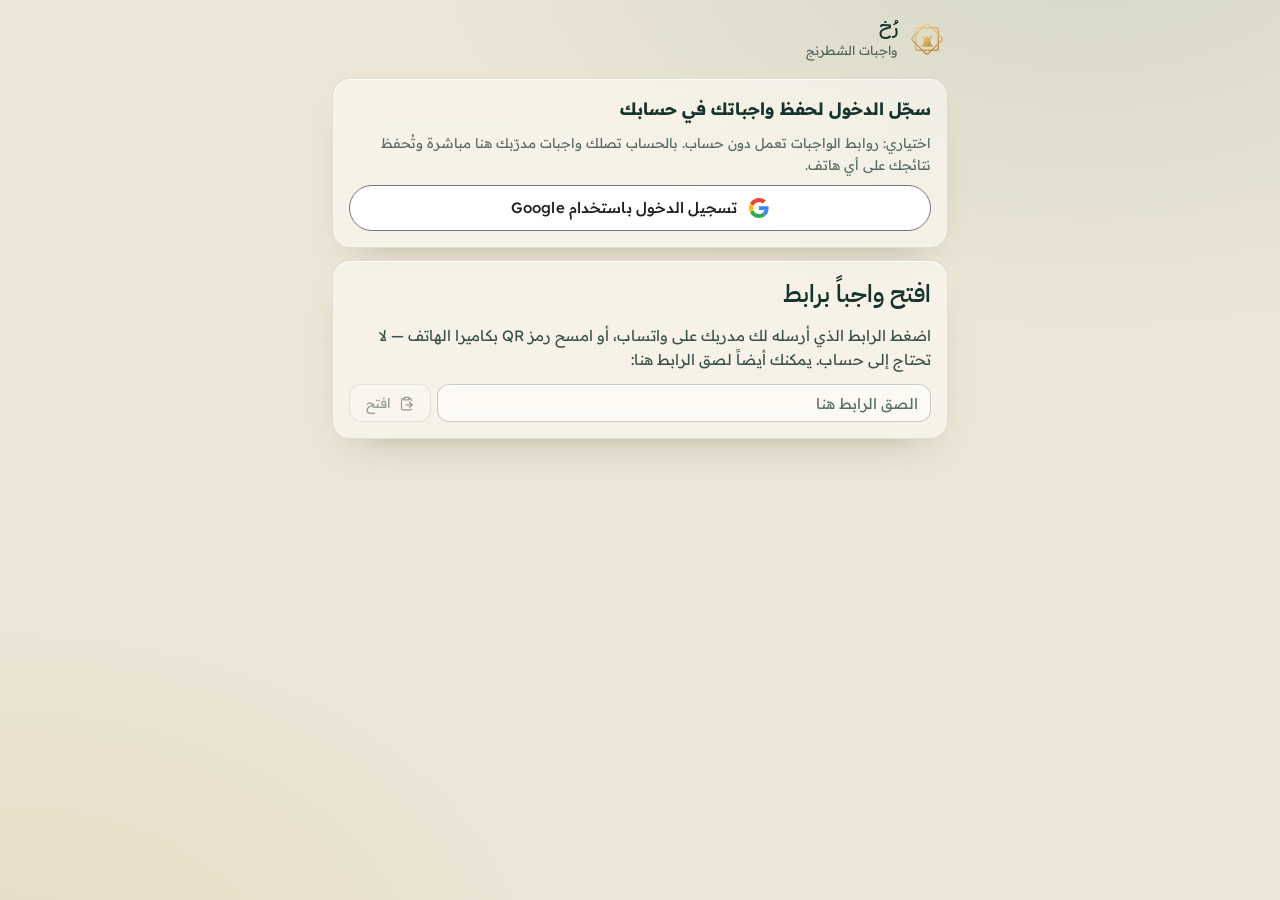
==== commit 4200d118: "Student page 1.3.0" ====
--- a/index.html
+++ b/index.html
@@ -12,8 +12,8 @@
     <title>رُخ — واجب الشطرنج</title>
     <link rel="icon" href="./icon.svg" />
     <link rel="manifest" href="./manifest.webmanifest" />
-    <script type="module" crossorigin src="./assets/student-C5tlJVL3.js"></script>
-    <link rel="stylesheet" crossorigin href="./assets/student-BqFtna7G.css">
+    <script type="module" crossorigin src="./assets/student-DQxZDmno.js"></script>
+    <link rel="stylesheet" crossorigin href="./assets/student-CF28Ybx_.css">
   </head>
   <body>
     <div id="root"></div>
--- a/assets/student-CF28Ybx_.css
+++ b/assets/student-CF28Ybx_.css
@@ -0,0 +1 @@
+@font-face{font-family:Readex Pro Variable;font-style:normal;font-display:swap;font-weight:160 700;src:url(./readex-pro-arabic-wght-normal-DiwT_uOQ.woff2)format("woff2-variations");unicode-range:U+6??,U+750-77F,U+870-88E,U+890-891,U+897-8E1,U+8E3-8FF,U+200C-200E,U+2010-2011,U+204F,U+2E41,U+FB50-FDFF,U+FE70-FE74,U+FE76-FEFC,U+102E0-102FB,U+10E60-10E7E,U+10EC2-10EC4,U+10EFC-10EFF,U+1EE00-1EE03,U+1EE05-1EE1F,U+1EE21-1EE22,U+1EE24,U+1EE27,U+1EE29-1EE32,U+1EE34-1EE37,U+1EE39,U+1EE3B,U+1EE42,U+1EE47,U+1EE49,U+1EE4B,U+1EE4D-1EE4F,U+1EE51-1EE52,U+1EE54,U+1EE57,U+1EE59,U+1EE5B,U+1EE5D,U+1EE5F,U+1EE61-1EE62,U+1EE64,U+1EE67-1EE6A,U+1EE6C-1EE72,U+1EE74-1EE77,U+1EE79-1EE7C,U+1EE7E,U+1EE80-1EE89,U+1EE8B-1EE9B,U+1EEA1-1EEA3,U+1EEA5-1EEA9,U+1EEAB-1EEBB,U+1EEF0-1EEF1}@font-face{font-family:Readex Pro Variable;font-style:normal;font-display:swap;font-weight:160 700;src:url(./readex-pro-vietnamese-wght-normal-Do5Nl5oc.woff2)format("woff2-variations");unicode-range:U+102-103,U+110-111,U+128-129,U+168-169,U+1A0-1A1,U+1AF-1B0,U+300-301,U+303-304,U+308-309,U+323,U+329,U+1EA0-1EF9,U+20AB}@font-face{font-family:Readex Pro Variable;font-style:normal;font-display:swap;font-weight:160 700;src:url(./readex-pro-latin-ext-wght-normal-CsYMu49W.woff2)format("woff2-variations");unicode-range:U+100-2BA,U+2BD-2C5,U+2C7-2CC,U+2CE-2D7,U+2DD-2FF,U+304,U+308,U+329,U+1D00-1DBF,U+1E00-1E9F,U+1EF2-1EFF,U+2020,U+20A0-20AB,U+20AD-20C0,U+2113,U+2C60-2C7F,U+A720-A7FF}@font-face{font-family:Readex Pro Variable;font-style:normal;font-display:swap;font-weight:160 700;src:url(./readex-pro-latin-wght-normal--ekFhJJC.woff2)format("woff2-variations");unicode-range:U+??,U+131,U+152-153,U+2BB-2BC,U+2C6,U+2DA,U+2DC,U+304,U+308,U+329,U+2000-206F,U+20AC,U+2122,U+2191,U+2193,U+2212,U+2215,U+FEFF,U+FFFD}@font-face{font-family:IBM Plex Sans Arabic;font-style:normal;font-display:swap;font-weight:600;src:url(./ibm-plex-sans-arabic-arabic-600-normal-0pRdybE_.woff2)format("woff2"),url(./ibm-plex-sans-arabic-arabic-600-normal-MJZ0liF5.woff)format("woff");unicode-range:U+6??,U+750-77F,U+870-88E,U+890-891,U+897-8E1,U+8E3-8FF,U+200C-200E,U+2010-2011,U+204F,U+2E41,U+FB50-FDFF,U+FE70-FE74,U+FE76-FEFC,U+102E0-102FB,U+10E60-10E7E,U+10EC2-10EC4,U+10EFC-10EFF,U+1EE00-1EE03,U+1EE05-1EE1F,U+1EE21-1EE22,U+1EE24,U+1EE27,U+1EE29-1EE32,U+1EE34-1EE37,U+1EE39,U+1EE3B,U+1EE42,U+1EE47,U+1EE49,U+1EE4B,U+1EE4D-1EE4F,U+1EE51-1EE52,U+1EE54,U+1EE57,U+1EE59,U+1EE5B,U+1EE5D,U+1EE5F,U+1EE61-1EE62,U+1EE64,U+1EE67-1EE6A,U+1EE6C-1EE72,U+1EE74-1EE77,U+1EE79-1EE7C,U+1EE7E,U+1EE80-1EE89,U+1EE8B-1EE9B,U+1EEA1-1EEA3,U+1EEA5-1EEA9,U+1EEAB-1EEBB,U+1EEF0-1EEF1}@font-face{font-family:IBM Plex Sans Arabic;font-style:normal;font-display:swap;font-weight:600;src:url(./ibm-plex-sans-arabic-cyrillic-ext-600-normal-ABNWglN6.woff2)format("woff2"),url(./ibm-plex-sans-arabic-cyrillic-ext-600-normal-CFFPHiVs.woff)format("woff");unicode-range:U+460-52F,U+1C80-1C8A,U+20B4,U+2DE0-2DFF,U+A640-A69F,U+FE2E-FE2F}@font-face{font-family:IBM Plex Sans Arabic;font-style:normal;font-display:swap;font-weight:600;src:url(./ibm-plex-sans-arabic-latin-ext-600-normal-DjDAeNQD.woff2)format("woff2"),url(./ibm-plex-sans-arabic-latin-ext-600-normal-DT29Q8HW.woff)format("woff");unicode-range:U+100-2BA,U+2BD-2C5,U+2C7-2CC,U+2CE-2D7,U+2DD-2FF,U+304,U+308,U+329,U+1D00-1DBF,U+1E00-1E9F,U+1EF2-1EFF,U+2020,U+20A0-20AB,U+20AD-20C0,U+2113,U+2C60-2C7F,U+A720-A7FF}@font-face{font-family:IBM Plex Sans Arabic;font-style:normal;font-display:swap;font-weight:600;src:url(./ibm-plex-sans-arabic-latin-600-normal-KrqB56Mw.woff2)format("woff2"),url(./ibm-plex-sans-arabic-latin-600-normal-Dk5eISD_.woff)format("woff");unicode-range:U+??,U+131,U+152-153,U+2BB-2BC,U+2C6,U+2DA,U+2DC,U+304,U+308,U+329,U+2000-206F,U+20AC,U+2122,U+2191,U+2193,U+2212,U+2215,U+FEFF,U+FFFD}.cg-wrap{box-sizing:content-box;display:block;position:relative}cg-container{width:100%;height:100%;display:block;position:absolute;top:0}cg-board{-webkit-user-select:none;user-select:none;background-size:cover;width:100%;height:100%;line-height:0;position:absolute;top:0;left:0}.cg-wrap.manipulable cg-board{cursor:pointer}cg-board square{pointer-events:none;width:12.5%;height:12.5%;position:absolute;top:0;left:0}cg-board square.move-dest{pointer-events:auto}cg-board square.last-move{will-change:transform}.cg-wrap piece{z-index:2;will-change:transform;pointer-events:none;background-size:cover;width:12.5%;height:12.5%;position:absolute;top:0;left:0}cg-board piece.dragging{cursor:move;z-index:11!important}piece.anim{z-index:8}piece.fading{z-index:1;opacity:.5}.cg-wrap piece.ghost{opacity:.3}.cg-wrap piece svg{pointer-events:none;z-index:2;opacity:.6;width:100%;height:100%;position:relative;top:0;left:0;overflow:hidden}.cg-wrap cg-auto-pieces,.cg-wrap .cg-shapes,.cg-wrap .cg-custom-svgs,.cg-wrap .cg-shapes-below,.cg-wrap .cg-custom-below{pointer-events:none;width:100%;height:100%;position:absolute;top:0;left:0;overflow:visible}.cg-wrap cg-auto-pieces{z-index:2}.cg-wrap cg-auto-pieces piece{opacity:.3}.cg-wrap .cg-shapes{opacity:.6;z-index:2;overflow:hidden}.cg-wrap .cg-shapes-below{z-index:1;overflow:hidden}.cg-wrap .cg-custom-below{z-index:1}.cg-wrap .cg-custom-svgs{z-index:9}.cg-wrap .cg-custom-svgs svg,.cg-wrap .cg-custom-below svg{overflow:visible}.cg-wrap coords{pointer-events:none;opacity:.8;font-family:sans-serif;font-size:9px;display:flex;position:absolute}.cg-wrap coords.ranks{flex-flow:column-reverse;width:12px;height:100%;top:-20px;left:4px}.cg-wrap coords.ranks.black{flex-flow:column}.cg-wrap coords.ranks.left{align-items:flex-end;left:-15px}.cg-wrap coords.files{text-transform:uppercase;text-align:center;flex-flow:row;width:100%;height:16px;bottom:-4px;left:24px}.cg-wrap coords.files.black{flex-flow:row-reverse}.cg-wrap coords coord{flex:auto}.cg-wrap coords.ranks coord{transform:translateY(39%)}.cg-wrap coords.squares{text-transform:uppercase;text-align:right;flex-flow:column-reverse;width:12.5%;height:100%;bottom:0;left:0}.cg-wrap coords.squares.black{flex-flow:column}.cg-wrap coords.squares.left{text-align:left}.cg-wrap coords.squares coord{padding:6% 4%}.cg-wrap coords.squares.rank2{transform:translate(100%)}.cg-wrap coords.squares.rank3{transform:translate(200%)}.cg-wrap coords.squares.rank4{transform:translate(300%)}.cg-wrap coords.squares.rank5{transform:translate(400%)}.cg-wrap coords.squares.rank6{transform:translate(500%)}.cg-wrap coords.squares.rank7{transform:translate(600%)}.cg-wrap coords.squares.rank8{transform:translate(700%)}.cg-wrap piece.pawn.white{background-image:url([data-uri])}.cg-wrap piece.bishop.white{background-image:url([data-uri])}.cg-wrap piece.knight.white{background-image:url([data-uri])}.cg-wrap piece.rook.white{background-image:url([data-uri])}.cg-wrap piece.queen.white{background-image:url([data-uri])}.cg-wrap piece.king.white{background-image:url([data-uri])}.cg-wrap piece.pawn.black{background-image:url([data-uri])}.cg-wrap piece.bishop.black{background-image:url([data-uri])}.cg-wrap piece.knight.black{background-image:url([data-uri])}.cg-wrap piece.rook.black{background-image:url([data-uri])}.cg-wrap piece.queen.black{background-image:url([data-uri])}.cg-wrap piece.king.black{background-image:url([data-uri])}:root{--bg:#0f2622;--bg-deep:#0a1c19;--bg-glow-a:#40a08229;--bg-glow-b:#d9b26a14;--glass:#efe8d80b;--glass-2:#efe8d813;--glass-3:#efe8d81f;--glass-solid:#15322d;--line:#efe8d817;--line-2:#efe8d82b;--ink:#efe8d8;--ink-2:#efe8d8bd;--ink-3:#efe8d8a3;--ink-4:#efe8d84d;--brass:#d9b26a;--brass-2:#f1d08f;--brass-ink:#2a1e06;--brass-soft:#d9b26a24;--jade:#6fd3a8;--jade-soft:#6fd3a824;--amber:#f2b655;--amber-soft:#f2b65524;--coral:#f5877a;--coral-soft:#f27d6b24;--sky:#8ec5ff;--sky-soft:#8ec5ff24;--violet:#b9a3ff;--orange:#f59b5f;--cls-text-mix:100%;--eval-white:#f3eee2;--eval-black:#1a1a17;--graph-white:#f3eee2d1;--graph-black:#0a100e8c;--graph-mid:#d9b26a8c;--fs-xs:11px;--fs-sm:12.5px;--fs-base:13.5px;--fs-md:15px;--fs-lg:17px;--fs-xl:20px;--fs-2xl:24px;--fs-3xl:30px;--fs-display:34px;--lh-tight:1.25;--lh-snug:1.45;--lh-base:1.6;--lh-relaxed:1.75;--lh-loose:1.9;--r-xs:4px;--r-sm:8px;--r-md:12px;--r-lg:18px;--r-xl:24px;--r-pill:999px;--on-pastel:#10201c;--side-black:#8a9893;--wdl-loss:#3b3b36;--preview-back:#8a8f8b;--paper:#fff;--shadow-panel:0 1px 0 #ffffff0d inset, 0 18px 50px -24px #000000a6;--shadow-board:0 2px 0 #ffffff0f inset, 0 40px 80px -30px #000000bf, 0 0 0 1px #d9b26a38;--shadow-pop:0 40px 100px -30px #000000b3;--shadow-menu:0 24px 60px -24px #0009;--shadow-lift:0 10px 22px -14px #000000b3;--blur:saturate(140%) blur(22px);--track:#efe8d81f;--scrollbar:#efe8d824;--scrollbar-hover:#efe8d83d;--font-ui:"Readex Pro Variable", "Segoe UI", Tahoma, sans-serif;--font-display:"IBM Plex Sans Arabic", "Readex Pro Variable", sans-serif;--titlebar:40px;--nav-w:236px;--lightningcss-light: ;--lightningcss-dark:initial;color-scheme:dark}:root[data-theme=light]{--bg:#ece5d5;--bg-deep:#e2d9c5;--bg-glow-a:#2f7a641f;--bg-glow-b:#be8c321a;--glass:#ffffff80;--glass-2:#ffffffad;--glass-3:#ffffffd9;--glass-solid:#f7f2e7;--line:#16332d1a;--line-2:#16332d38;--ink:#16332d;--ink-2:#16332dd6;--ink-3:#16332db3;--ink-4:#16332d8f;--brass:#855a14;--brass-2:#6e4a0c;--brass-ink:#fff8e8;--brass-soft:#a8792a21;--jade:#146a48;--jade-soft:#1f8a5f1f;--amber:#8a540b;--amber-soft:#b9761a1f;--coral:#b23b2b;--coral-soft:#c94b3a1f;--sky:#2a64a8;--sky-soft:#2f6fb81f;--violet:#6c4fd6;--orange:#b4531a;--graph-white:#fbf8f1;--graph-black:#3b4a45;--cls-text-mix:42%;--wdl-loss:#2c2c28;--shadow-panel:0 1px 0 #ffffffb3 inset, 0 18px 40px -26px #281e0a59;--shadow-board:0 30px 60px -30px #281e0a80, 0 0 0 1px #a8792a4d;--shadow-pop:0 30px 80px -30px #281e0a61;--shadow-menu:0 18px 44px -20px #281e0a59;--shadow-lift:0 10px 20px -14px #281e0a66;--track:#16332d1a;--scrollbar:#16332d33;--scrollbar-hover:#16332d57;--lightningcss-light:initial;--lightningcss-dark: ;color-scheme:light}*,:before,:after{box-sizing:border-box}html,body,#root{height:100%;margin:0}body{font-family:var(--font-ui);font-size:var(--fs-md);line-height:var(--lh-base);color:var(--ink);background:var(--bg);background-image:radial-gradient(1100px 700px at 85% -10%, var(--bg-glow-a), transparent 60%), radial-gradient(900px 600px at 0% 110%, var(--bg-glow-b), transparent 60%);-webkit-font-smoothing:antialiased;font-feature-settings:"tnum" 0;background-attachment:fixed;overflow:hidden}button,input,select,textarea{font:inherit;color:inherit}::selection{background:var(--brass-soft)}a{color:var(--brass)}:focus-visible{outline:2px solid var(--brass);outline-offset:2px;border-radius:var(--r-sm)}::-webkit-scrollbar{width:10px;height:10px}::-webkit-scrollbar-thumb{background:var(--scrollbar);border-radius:var(--r-sm);background-clip:padding-box;border:3px solid #0000}::-webkit-scrollbar-thumb:hover{background-color:var(--scrollbar-hover)}::-webkit-scrollbar-track{background:0 0}h1,h2,h3,h4{font-weight:600;line-height:var(--lh-tight);margin:0}.display{font-family:var(--font-display);letter-spacing:0;font-weight:600}.num{font-variant-numeric:tabular-nums}.ltr{direction:ltr;unicode-bidi:isolate}.muted{color:var(--ink-3)}.soft{color:var(--ink-2)}.app{grid-template-columns:var(--nav-w) minmax(0, 1fr);grid-template-rows:var(--titlebar) minmax(0, 1fr);height:100%;display:grid}.titlebar{-webkit-app-region:drag;font-size:var(--fs-sm);color:var(--ink-3);border-bottom:1px solid var(--line);background:color-mix(in srgb, var(--bg) 82%, transparent);grid-column:1/-1;align-items:center;gap:14px;padding-inline-start:20px;padding-inline-end:150px;display:flex}:root[dir=rtl] .titlebar{padding-inline-start:150px;padding-inline-end:18px}.titlebar .crumb{color:var(--ink-2)}.titlebar .grow{flex:1}.titlebar button{-webkit-app-region:no-drag}.brand{align-items:center;gap:12px;padding:4px 10px 18px;display:flex}.brand-mark{flex:none;width:38px;height:38px}.brand-name{font-family:var(--font-display);color:var(--ink);font-size:26px;line-height:1}.brand-sub{font-size:var(--fs-xs);color:var(--ink-3);margin-top:4px}.main{min-width:0;min-height:0;position:relative;overflow:hidden}.page{height:100%;padding:28px 34px 40px;overflow-y:auto}.page.fill{flex-direction:column;padding:18px 26px;display:flex;overflow:hidden}.page-head{flex-wrap:wrap;align-items:flex-end;gap:18px;margin-bottom:22px;display:flex}.page-head h1{font-family:var(--font-display);font-size:var(--fs-display);font-weight:600}.page-head .lede{color:var(--ink-3);font-size:var(--fs-md);max-width:70ch;margin-top:4px}.page-head .actions{align-items:center;gap:10px;margin-inline-start:auto;display:flex}.panel{background:var(--glass);border:1px solid var(--line);border-radius:var(--r-lg);box-shadow:var(--shadow-panel);-webkit-backdrop-filter:var(--blur);backdrop-filter:var(--blur)}.panel.pad{padding:18px 20px}.panel-title{font-size:var(--fs-base);color:var(--ink-3);align-items:center;gap:8px;margin-bottom:10px;display:flex}.section-title{font-family:var(--font-display);font-size:var(--fs-xl);margin:30px 0 14px}.divider{background:var(--line);height:1px;margin:14px 0}.btn{border-radius:var(--r-md);border:1px solid var(--line-2);background:var(--glass-2);height:38px;color:var(--ink);cursor:pointer;font-size:var(--fs-base);white-space:nowrap;justify-content:center;align-items:center;gap:8px;padding:0 16px;transition:background .15s,border-color .15s,transform 80ms;display:inline-flex}.btn:hover{background:var(--glass-3)}.btn:active{transform:translateY(1px)}.btn:disabled{opacity:.45;cursor:not-allowed}.btn.primary{background:linear-gradient(180deg, var(--brass-2), var(--brass));color:var(--brass-ink);border-color:#0000;font-weight:600;box-shadow:0 8px 24px -10px #d9b26a99}:root[data-theme=light] .btn.primary{background:linear-gradient(180deg, var(--brass), var(--brass-2));box-shadow:0 8px 20px -12px #7a52108c}.btn.primary:hover{filter:brightness(1.06)}.btn.ghost{background:0 0;border-color:#0000}.btn.ghost:hover{background:var(--glass-2)}.btn.sm{height:30px;font-size:var(--fs-base);border-radius:var(--r-sm);padding:0 11px}.btn.lg{height:46px;font-size:var(--fs-md);border-radius:var(--r-md);padding:0 22px}.btn.icon{width:38px;padding:0}.btn.sm.icon{width:30px}.btn.danger{color:var(--coral)}.input,.select,.textarea{border-radius:var(--r-md);border:1px solid var(--line-2);background:var(--glass);height:38px;color:var(--ink);outline:none;width:100%;padding:0 12px}.textarea{resize:vertical;height:auto;min-height:90px;line-height:var(--lh-base);padding:10px 12px}.input:focus,.select:focus,.textarea:focus{border-color:var(--brass)}.select option{background:var(--glass-solid)}input::placeholder,textarea::placeholder{color:var(--ink-3);opacity:1}.field{font-size:var(--fs-base);color:var(--ink-3);flex-direction:column;gap:6px;display:flex}.field>span{color:var(--ink-2)}.seg{border-radius:var(--r-md);background:var(--glass);border:1px solid var(--line);gap:2px;padding:3px;display:inline-flex}.seg button{border-radius:var(--r-sm);cursor:pointer;color:var(--ink-3);font-size:var(--fs-base);white-space:nowrap;background:0 0;border:0;padding:6px 13px}.seg button.on{background:var(--glass-3);color:var(--ink)}.chip{border-radius:var(--r-pill);height:26px;font-size:var(--fs-sm);background:var(--glass-2);color:var(--ink-2);border:1px solid var(--line);white-space:nowrap;align-items:center;gap:6px;padding:0 10px;display:inline-flex}button.chip{cursor:pointer}button.chip.on{background:var(--brass-soft);border-color:color-mix(in srgb, var(--brass) 50%, transparent);color:var(--ink)}.chip.jade{background:var(--jade-soft);color:var(--jade);border-color:#0000}.chip.coral{background:var(--coral-soft);color:var(--coral);border-color:#0000}.chip.amber{background:var(--amber-soft);color:var(--amber);border-color:#0000}.chip.sky{background:var(--sky-soft);color:var(--sky);border-color:#0000}:root[data-theme=light] .chip.brass{color:var(--brass-2)}:root[data-theme=light] .chip.jade{color:color-mix(in srgb, var(--jade) 78%, var(--ink))}:root[data-theme=light] .chip.coral{color:color-mix(in srgb, var(--coral) 80%, var(--ink))}:root[data-theme=light] .chip.amber{color:color-mix(in srgb, var(--amber) 78%, var(--ink))}:root[data-theme=light] .chip.sky{color:color-mix(in srgb, var(--sky) 78%, var(--ink))}.chip.brass{background:var(--brass-soft);color:var(--brass);border-color:#0000}.badge{border-radius:var(--r-sm);background:var(--brass);min-width:20px;height:20px;color:var(--brass-ink);font-size:var(--fs-xs);justify-content:center;align-items:center;padding:0 6px;font-weight:700;display:inline-flex}.progress{border-radius:var(--r-sm);background:var(--track);height:6px;overflow:hidden}.progress>i{border-radius:var(--r-sm);background:linear-gradient(90deg, var(--brass), var(--brass-2));height:100%;transition:width .5s;display:block}:root[dir=rtl] .progress>i{margin-inline-start:0}.tabs{border-bottom:1px solid var(--line);gap:4px;margin-bottom:12px;display:flex}.tabs button{color:var(--ink-3);cursor:pointer;font-size:var(--fs-base);background:0 0;border:0;border-bottom:2px solid #0000;margin-bottom:-1px;padding:9px 12px}.tabs button.on{color:var(--ink);border-bottom-color:var(--brass)}.grid{gap:16px;display:grid}.cards{grid-template-columns:repeat(auto-fill,minmax(260px,1fr));gap:14px;display:grid}.row{align-items:center;gap:10px;display:flex}.row.wrap{flex-wrap:wrap}.col{flex-direction:column;gap:10px;display:flex}.spacer{flex:1}.tile{text-align:start;border-radius:var(--r-lg);border:1px solid var(--line);background:var(--glass);cursor:pointer;color:inherit;flex-direction:column;gap:8px;padding:16px 18px;transition:border-color .15s,background .15s;display:flex}.tile:hover{border-color:var(--line-2);background:var(--glass-2)}.tile h3{font-size:var(--fs-lg);font-weight:600}.tile p{color:var(--ink-3);font-size:var(--fs-base);line-height:var(--lh-base);margin:0}.empty{text-align:center;color:var(--ink-3);padding:40px 20px}.empty h3{color:var(--ink-2);font-size:var(--fs-lg);margin-bottom:6px}.prose{font-size:var(--fs-md);line-height:var(--lh-loose);color:var(--ink-2);max-width:72ch}.prose p{margin:0 0 12px}.prose strong{color:var(--ink);font-weight:600}.prose ul,.prose ol{margin:0 0 12px;padding-inline-start:22px}.prose li{margin-bottom:4px}.prose h3,.prose h4{color:var(--ink);font-size:var(--fs-lg);margin:16px 0 8px}.prose code,.san{font-family:var(--font-ui);color:var(--ink);direction:ltr;unicode-bidi:isolate;font-weight:600}.tip{border-inline-start:3px solid var(--brass);background:var(--brass-soft);border-radius:var(--r-md);color:var(--ink);margin:6px 0 14px;padding:12px 16px}.tip .prose{color:var(--ink)}.toast-wrap{bottom:22px;z-index:100;pointer-events:none;flex-direction:column;gap:8px;display:flex;position:fixed;transform:translate(50%)}.toast-wrap:not(:-webkit-any(:lang(ae),:lang(ar),:lang(arc),:lang(bcc),:lang(bqi),:lang(ckb),:lang(dv),:lang(fa),:lang(glk),:lang(he),:lang(ku),:lang(mzn),:lang(nqo),:lang(pnb),:lang(ps),:lang(sd),:lang(ug),:lang(ur),:lang(yi))){left:50%}.toast-wrap:not(:is(:lang(ae),:lang(ar),:lang(arc),:lang(bcc),:lang(bqi),:lang(ckb),:lang(dv),:lang(fa),:lang(glk),:lang(he),:lang(ku),:lang(mzn),:lang(nqo),:lang(pnb),:lang(ps),:lang(sd),:lang(ug),:lang(ur),:lang(yi))){left:50%}.toast-wrap:-webkit-any(:lang(ae),:lang(ar),:lang(arc),:lang(bcc),:lang(bqi),:lang(ckb),:lang(dv),:lang(fa),:lang(glk),:lang(he),:lang(ku),:lang(mzn),:lang(nqo),:lang(pnb),:lang(ps),:lang(sd),:lang(ug),:lang(ur),:lang(yi)){right:50%}.toast-wrap:is(:lang(ae),:lang(ar),:lang(arc),:lang(bcc),:lang(bqi),:lang(ckb),:lang(dv),:lang(fa),:lang(glk),:lang(he),:lang(ku),:lang(mzn),:lang(nqo),:lang(pnb),:lang(ps),:lang(sd),:lang(ug),:lang(ur),:lang(yi)){right:50%}:root[dir=ltr] .toast-wrap{transform:translate(-50%)}.toast{pointer-events:auto;background:var(--glass-solid);border:1px solid var(--line-2);border-radius:var(--r-md);box-shadow:var(--shadow-panel);font-size:var(--fs-base);padding:11px 18px}.modal-back{-webkit-backdrop-filter:blur(6px);backdrop-filter:blur(6px);z-index:80;background:#050f0d8c;place-items:center;display:grid;position:fixed;top:0;bottom:0;left:0;right:0}.modal{background:var(--glass-solid);border:1px solid var(--line-2);border-radius:var(--r-xl);width:min(560px,100vw - 40px);max-height:calc(100vh - 80px);box-shadow:var(--shadow-pop);padding:24px 26px;overflow:auto}.modal h2{font-family:var(--font-display);font-size:var(--fs-2xl);margin-bottom:16px}@media (prefers-reduced-motion:reduce){*,:before,:after{transition-duration:.01ms!important;animation-duration:.01ms!important}}.content-link{background:var(--brass-soft);color:var(--ink);border-radius:var(--r-sm);cursor:pointer;font:inherit;text-decoration:underline;-webkit-text-decoration-color:color-mix(in srgb, var(--brass) 60%, transparent);text-decoration-color:color-mix(in srgb, var(--brass) 60%, transparent);text-underline-offset:3px;border:0;padding:1px 8px;font-weight:600}.content-link:hover{background:color-mix(in srgb, var(--brass) 25%, transparent)}.more-menu{position:relative}.more-menu-pop{top:calc(100% + 6px);z-index:80;background:var(--glass-solid);border:1px solid var(--line-2);border-radius:var(--r-md);min-width:190px;box-shadow:var(--shadow-menu);flex-direction:column;gap:2px;padding:6px;display:flex;position:absolute}.more-menu-pop:not(:-webkit-any(:lang(ae),:lang(ar),:lang(arc),:lang(bcc),:lang(bqi),:lang(ckb),:lang(dv),:lang(fa),:lang(glk),:lang(he),:lang(ku),:lang(mzn),:lang(nqo),:lang(pnb),:lang(ps),:lang(sd),:lang(ug),:lang(ur),:lang(yi))){right:0}.more-menu-pop:not(:is(:lang(ae),:lang(ar),:lang(arc),:lang(bcc),:lang(bqi),:lang(ckb),:lang(dv),:lang(fa),:lang(glk),:lang(he),:lang(ku),:lang(mzn),:lang(nqo),:lang(pnb),:lang(ps),:lang(sd),:lang(ug),:lang(ur),:lang(yi))){right:0}.more-menu-pop:-webkit-any(:lang(ae),:lang(ar),:lang(arc),:lang(bcc),:lang(bqi),:lang(ckb),:lang(dv),:lang(fa),:lang(glk),:lang(he),:lang(ku),:lang(mzn),:lang(nqo),:lang(pnb),:lang(ps),:lang(sd),:lang(ug),:lang(ur),:lang(yi)){left:0}.more-menu-pop:is(:lang(ae),:lang(ar),:lang(arc),:lang(bcc),:lang(bqi),:lang(ckb),:lang(dv),:lang(fa),:lang(glk),:lang(he),:lang(ku),:lang(mzn),:lang(nqo),:lang(pnb),:lang(ps),:lang(sd),:lang(ug),:lang(ur),:lang(yi)){left:0}.more-menu-pop button{border-radius:var(--r-sm);color:var(--ink-2);font-size:var(--fs-base);text-align:start;white-space:nowrap;cursor:pointer;background:0 0;border:0;align-items:center;gap:10px;padding:8px 10px;display:flex}.more-menu-pop button:hover{background:var(--glass-2);color:var(--ink);outline:none}.more-menu-pop button:focus-visible{background:var(--glass-2);color:var(--ink);outline:none}.more-menu-pop button:disabled{opacity:.5;cursor:default}.more-menu-pop button.danger{color:var(--coral)}.board-shell{direction:ltr;align-items:stretch;gap:10px;display:flex;position:relative}.board-frame{aspect-ratio:1;background:linear-gradient(145deg, #ffffff12, #fff0 40%), var(--frame,#10302a);box-shadow:var(--shadow-board);border-radius:16px;flex:none;padding:10px;position:relative}.board-frame .cg-wrap{border-radius:6px;width:100%;height:100%;overflow:hidden}.board-frame cg-container{border-radius:6px}cg-board{--light:#e8e0cb;--dark:#3c7a66;background-color:var(--dark);background-image:var(--texture,none), conic-gradient(var(--dark) 0 90deg, var(--light) 90deg 180deg, var(--dark) 180deg 270deg, var(--light) 270deg);background-blend-mode:var(--blend,soft-light), normal;background-size:100% 100%,25% 25%}.board-frame[data-board=malachite]{--frame:linear-gradient(160deg, #164238, #0c2520)}.board-frame[data-board=malachite] cg-board{--light:#e9e2cf;--dark:#2f7461;--texture:url(./stone-4E5svG4j.svg);--blend:soft-light}.board-frame[data-board=walnut]{--frame:linear-gradient(160deg, #4a2f1b, #2a190d)}.board-frame[data-board=walnut] cg-board{--light:#e8c9a0;--dark:#a26d43;--texture:url(./wood-DWBM-19f.svg);--blend:multiply}.board-frame[data-board=marble]{--frame:linear-gradient(160deg, #3b3f47, #23262c)}.board-frame[data-board=marble] cg-board{--light:#eeece6;--dark:#8d939c;--texture:url(./stone-4E5svG4j.svg);--blend:soft-light}.board-frame[data-board=ocean]{--frame:linear-gradient(160deg, #1d3448, #101f2c)}.board-frame[data-board=ocean] cg-board{--light:#dee3e6;--dark:#7d9db3;--texture:none}.board-frame[data-board=classic]{--frame:linear-gradient(160deg, #3b4a2a, #222b17)}.board-frame[data-board=classic] cg-board{--light:#eeeed2;--dark:#769656;--texture:none}cg-board square.last-move{background-color:#f1d08f6b}cg-board square.selected{background-color:#f1d08f8c}cg-board square.move-dest{background:radial-gradient(#0c28226b 20%,#0000 22%)}cg-board square.move-dest:hover{background:#f1d08f59}cg-board square.oc.move-dest{background:radial-gradient(#0000 0% 79%,#0c282261 80%)}cg-board square.premove-dest{background:radial-gradient(#4678c873 20%,#0000 22%)}cg-board square.current-premove{background-color:#4678c866}cg-board square.check{background:radial-gradient(#ff4632f2 0%,#e6281e99 30%,#c8000000 75%)}cg-board square.hint-good{box-shadow:inset 0 0 0 4px #6fd3a8d9}cg-board square.hint-bad{box-shadow:inset 0 0 0 4px #f27d6bd9}cg-board square.hint-from{background-color:#8ec5ff66}.cg-wrap piece{filter:drop-shadow(0 3px 2px #00000047)}.cg-wrap piece.dragging{filter:drop-shadow(0 10px 8px #00000059)}.cg-wrap coords{font-family:var(--font-ui);opacity:.9;font-size:clamp(8px,1.5cqw,12px);font-weight:700}.cg-wrap coords coord{color:#2c5f50!important;text-shadow:none!important}.cg-wrap coords coord.coord-dark,.cg-wrap coords.ranks:not(.left) coord.coord-light{color:#efe8d8!important}.cg-wrap coords.ranks:not(.left) coord.coord-dark{color:#2c5f50!important}.cg-wrap coords.files{text-transform:none;z-index:3;height:auto;line-height:1;bottom:0;left:0}.cg-wrap coords.files coord{text-align:right;flex:1 1 0;padding:0 3px 2px 0}.promo{z-index:20;-webkit-backdrop-filter:blur(3px);backdrop-filter:blur(3px);background:#0614118c;border-radius:6px;place-items:center;display:grid;position:absolute;top:10px;bottom:10px;left:10px;right:10px}.promo-row{border-radius:var(--r-lg);background:var(--glass-solid);border:1px solid var(--line-2);gap:10px;padding:12px;display:flex}.promo-row button{border-radius:var(--r-md);border:1px solid var(--line);background:var(--glass-2) center / 80% no-repeat;cursor:pointer;width:76px;height:76px}.promo-row button:hover{background-color:var(--brass-soft);border-color:var(--brass)}.evalbar{border-radius:var(--r-sm);background:var(--eval-black);flex:none;width:20px;position:relative;overflow:hidden;box-shadow:0 0 0 1px #d9b26a38}.evalbar .fill{background:linear-gradient(180deg, #fffaf0, var(--eval-white));transition:height .55s cubic-bezier(.2,.8,.2,1);position:absolute;bottom:0;left:0;right:0}.evalbar.flipped .fill{top:0;bottom:auto}.evalbar .mid{background:#d9b26a99;height:1px;position:absolute;top:50%;left:0;right:0}.evalbar .label{text-align:center;letter-spacing:-.3px;font-size:9px;font-weight:700;position:absolute;left:0;right:0}.mini-board{aspect-ratio:1;pointer-events:none;border-radius:10px;overflow:hidden;box-shadow:0 0 0 1px #d9b26a2e}.mini-board .cg-wrap{width:100%;height:100%}.mini-board coords{display:none}.page .board-layout{grid-template-columns:minmax(0,1fr) minmax(300px,min(34%,440px));gap:18px}.page .board-layout.wide-side{grid-template-columns:minmax(0,1fr) minmax(320px,min(38%,500px))}@media (max-height:820px){.page.fill:has(>.board-layout){padding-top:12px;padding-bottom:12px}.page.fill:has(>.board-layout)>.page-head{row-gap:8px;margin-bottom:12px}.page.fill:has(>.board-layout)>.page-head h1{font-size:var(--fs-2xl)}.page.fill:has(>.board-layout)>.page-head .lede{font-size:var(--fs-base);margin-top:2px}.page .board-layout .side{gap:10px}}.move-nav{flex-wrap:wrap;justify-content:center;align-items:center;gap:6px;display:flex}.mnav-arrows{direction:ltr;gap:2px;display:inline-flex}.move-nav .btn.icon:disabled{opacity:.35}.move-input{align-items:center;gap:6px;min-width:0;display:inline-flex;position:relative}.move-input .mi-ico{color:var(--ink-3);flex:none}.move-input .input{width:92px;height:30px;font-size:var(--fs-base);text-align:left;padding:0 8px;font-weight:600}.move-input.bad .input{border-color:var(--coral);box-shadow:0 0 0 2px color-mix(in srgb, var(--coral) 25%, transparent)}.move-input .mi-err{z-index:30;border-radius:var(--r-sm);background:var(--glass-solid);border:1px solid color-mix(in srgb, var(--coral) 45%, transparent);width:max-content;max-width:280px;color:var(--ink);font-size:var(--fs-sm);line-height:var(--lh-base);pointer-events:none;padding:5px 9px;position:absolute;bottom:calc(100% + 6px)}.move-input .mi-err:not(:-webkit-any(:lang(ae),:lang(ar),:lang(arc),:lang(bcc),:lang(bqi),:lang(ckb),:lang(dv),:lang(fa),:lang(glk),:lang(he),:lang(ku),:lang(mzn),:lang(nqo),:lang(pnb),:lang(ps),:lang(sd),:lang(ug),:lang(ur),:lang(yi))){right:0}.move-input .mi-err:not(:is(:lang(ae),:lang(ar),:lang(arc),:lang(bcc),:lang(bqi),:lang(ckb),:lang(dv),:lang(fa),:lang(glk),:lang(he),:lang(ku),:lang(mzn),:lang(nqo),:lang(pnb),:lang(ps),:lang(sd),:lang(ug),:lang(ur),:lang(yi))){right:0}.move-input .mi-err:-webkit-any(:lang(ae),:lang(ar),:lang(arc),:lang(bcc),:lang(bqi),:lang(ckb),:lang(dv),:lang(fa),:lang(glk),:lang(he),:lang(ku),:lang(mzn),:lang(nqo),:lang(pnb),:lang(ps),:lang(sd),:lang(ug),:lang(ur),:lang(yi)){left:0}.move-input .mi-err:is(:lang(ae),:lang(ar),:lang(arc),:lang(bcc),:lang(bqi),:lang(ckb),:lang(dv),:lang(fa),:lang(glk),:lang(he),:lang(ku),:lang(mzn),:lang(nqo),:lang(pnb),:lang(ps),:lang(sd),:lang(ug),:lang(ur),:lang(yi)){left:0}.move-input .mi-err:empty{display:none}.page .board-layout>.side{overflow:hidden auto}.board-layout{flex:1;grid-template-columns:minmax(0,1fr) 420px;gap:22px;min-height:0;display:grid}.board-layout.wide-side{grid-template-columns:minmax(0,1fr) 480px}@media (max-width:1280px){.board-layout{grid-template-columns:minmax(0,1fr) 360px}}.stage{justify-content:center;align-items:center;min-width:0;min-height:0;display:flex}.stage-inner{direction:ltr;flex-direction:column;gap:6px;display:flex}.strip{direction:rtl;align-items:center;gap:10px;height:38px;display:flex}.side{flex-direction:column;gap:12px;min-height:0;display:flex;overflow:hidden}.side>.panel{flex:none}.side .grow{flex:1;min-height:0;overflow-y:auto}.player{width:100%;font-size:var(--fs-base);align-items:center;gap:10px;display:flex}.player .avatar{border-radius:var(--r-sm);background:var(--glass-2);border:1px solid var(--line);flex:none;place-items:center;width:30px;height:30px;display:grid}.player .pname{font-weight:600}.player .prating{color:var(--ink-3);font-size:var(--fs-base)}.clock{font-variant-numeric:tabular-nums;font-size:var(--fs-xl);border-radius:var(--r-sm);background:var(--glass-2);border:1px solid var(--line);text-align:center;direction:ltr;min-width:86px;margin-inline-start:auto;padding:3px 12px;font-weight:600}.clock.running{background:var(--brass-soft);border-color:color-mix(in srgb, var(--brass) 60%, transparent);color:var(--ink)}.clock.low{color:var(--coral)}.movelist{font-size:var(--fs-base);border-radius:var(--r-md);overflow-y:auto}.mrow{grid-template-columns:38px 1fr 1fr;align-items:center;display:grid}.mrow:nth-child(odd){background:var(--glass)}.mn{color:var(--ink-4);font-size:var(--fs-sm);text-align:center}.mv{text-align:left;cursor:pointer;border-radius:var(--r-sm);color:var(--ink-2);background:0 0;border:0;align-items:center;gap:4px;padding:5px 8px;font-weight:500;display:flex}.mv:hover{background:var(--glass-2);color:var(--ink)}.mv.cur{background:var(--brass-soft);color:var(--ink);box-shadow:inset 0 0 0 1px color-mix(in srgb, var(--brass) 45%, transparent)}.mv i{font-style:normal;font-weight:700;font-size:var(--fs-sm)}.mv.empty{color:var(--ink-3);cursor:default}.eline{border-radius:var(--r-sm);cursor:pointer;text-align:left;border:0;border-top:1px solid var(--line);background:0 0;align-items:baseline;gap:10px;width:100%;padding:6px 4px;display:flex}.eline:hover{background:var(--glass-2)}.escore{min-width:56px;font-weight:700;font-size:var(--fs-base);border-radius:var(--r-sm);background:var(--glass-3);text-align:center;flex:none;padding:1px 8px}.epv{font-size:var(--fs-base);color:var(--ink-2);white-space:nowrap;text-overflow:ellipsis;overflow:hidden}.ctrls{justify-content:center;gap:6px;display:flex}.feedback{border-radius:var(--r-md);font-size:var(--fs-md);line-height:var(--lh-relaxed);align-items:flex-start;gap:10px;padding:12px 14px;display:flex}.feedback.ok{background:var(--jade-soft);color:var(--ink);border:1px solid color-mix(in srgb, var(--jade) 40%, transparent)}.feedback.bad{background:var(--coral-soft);border:1px solid color-mix(in srgb, var(--coral) 40%, transparent)}.feedback.info{background:var(--glass-2);border:1px solid var(--line)}.feedback.warn{background:var(--amber-soft);border:1px solid color-mix(in srgb, var(--amber) 40%, transparent)}.feedback svg{flex:none;margin-top:3px}.stat{flex-direction:column;gap:2px;display:flex}.stat b{font-size:var(--fs-2xl);font-variant-numeric:tabular-nums;font-weight:600;line-height:var(--lh-tight)}.stat span{font-size:var(--fs-sm);color:var(--ink-3)}.reader{padding-inline-end:6px;overflow-y:auto}.reader .block-diagram{border:1px solid var(--line);border-radius:var(--r-md);cursor:pointer;background:var(--glass);align-items:center;gap:12px;margin:8px 0 16px;padding:10px 12px;transition:border-color .15s;display:flex}.reader .block-diagram:hover{border-color:var(--line-2)}.reader .block-diagram.on{border-color:var(--brass);background:var(--brass-soft)}.reader .block-diagram .mini-wrap{flex:none;width:92px}.list-row{border-radius:var(--r-md);text-align:start;cursor:pointer;width:100%;color:inherit;background:0 0;border:1px solid #0000;align-items:center;gap:12px;padding:11px 14px;display:flex}.list-row:hover{background:var(--glass-2);border-color:var(--line)}.list-row.on{background:var(--brass-soft);border-color:color-mix(in srgb, var(--brass) 40%, transparent)}.list-row .title{font-weight:500}.list-row .sub{font-size:var(--fs-sm);color:var(--ink-3)}.board-frame.mini{border-radius:var(--r-sm);padding:3px;box-shadow:0 0 0 1px #d9b26a2e}.board-frame.mini .cg-wrap{border-radius:var(--r-sm)}.board-frame.mini coords{display:none}.board-frame.mini piece{filter:none}.switch{cursor:pointer;flex:none;width:38px;height:22px;position:relative}.switch input{opacity:0;width:0;height:0;position:absolute}.switch span{border-radius:var(--r-xl);background:var(--track);transition:background .2s;position:absolute;top:0;bottom:0;left:0;right:0}.switch span:after{content:"";top:3px;background:var(--ink);border-radius:50%;width:16px;height:16px;transition:transform .2s;position:absolute}.switch span:not(:-webkit-any(:lang(ae),:lang(ar),:lang(arc),:lang(bcc),:lang(bqi),:lang(ckb),:lang(dv),:lang(fa),:lang(glk),:lang(he),:lang(ku),:lang(mzn),:lang(nqo),:lang(pnb),:lang(ps),:lang(sd),:lang(ug),:lang(ur),:lang(yi))):after{left:3px}.switch span:not(:is(:lang(ae),:lang(ar),:lang(arc),:lang(bcc),:lang(bqi),:lang(ckb),:lang(dv),:lang(fa),:lang(glk),:lang(he),:lang(ku),:lang(mzn),:lang(nqo),:lang(pnb),:lang(ps),:lang(sd),:lang(ug),:lang(ur),:lang(yi))):after{left:3px}.switch span:-webkit-any(:lang(ae),:lang(ar),:lang(arc),:lang(bcc),:lang(bqi),:lang(ckb),:lang(dv),:lang(fa),:lang(glk),:lang(he),:lang(ku),:lang(mzn),:lang(nqo),:lang(pnb),:lang(ps),:lang(sd),:lang(ug),:lang(ur),:lang(yi)):after{right:3px}.switch span:is(:lang(ae),:lang(ar),:lang(arc),:lang(bcc),:lang(bqi),:lang(ckb),:lang(dv),:lang(fa),:lang(glk),:lang(he),:lang(ku),:lang(mzn),:lang(nqo),:lang(pnb),:lang(ps),:lang(sd),:lang(ug),:lang(ur),:lang(yi)):after{right:3px}.switch input:checked+span{background:var(--brass)}.switch input:checked+span:after{background:var(--brass-ink);transform:translate(-16px)}:root[dir=ltr] .switch input:checked+span:after{transform:translate(16px)}.switch input:focus-visible+span{outline:2px solid var(--brass);outline-offset:2px}.range{width:100%;accent-color:var(--brass);height:22px}.check{font-size:var(--fs-base);color:var(--ink-2);cursor:pointer;align-items:center;gap:8px;display:inline-flex}.check input{accent-color:var(--brass);width:16px;height:16px}.ob-choices{grid-template-columns:repeat(3,1fr);gap:10px;display:grid}.ob-choices .tile.on,.tile.on{border-color:var(--brass);background:var(--brass-soft)}.onboard .modal h2{font-size:var(--fs-3xl)}.li-saved{border:1px solid var(--line);border-radius:var(--r-sm);background:var(--glass);min-height:40px;font-size:var(--fs-base);align-items:center;gap:8px;padding:4px 6px 4px 12px;display:flex}.li-saved b{color:var(--ink)}.li-saved .btn{margin-inline-start:auto}.li-label{font-size:var(--fs-base);color:var(--ink-2)}html,body,#root{height:auto;min-height:100%}body{-webkit-tap-highlight-color:transparent;background-attachment:scroll;overflow:hidden auto}.st-page{max-width:640px;padding:max(12px, env(safe-area-inset-top)) 12px max(24px, env(safe-area-inset-bottom));flex-direction:column;gap:12px;margin:0 auto;display:flex}.st-page .panel.pad{padding:16px}.st-center{justify-content:center;align-items:center;min-height:70vh}.st-brand{align-items:center;gap:10px;padding:4px 2px;display:flex}.st-brand b{font-family:var(--font-display);font-size:var(--fs-xl);line-height:1.1;display:block}.st-brand span{font-size:var(--fs-sm);color:var(--ink-3)}.st-h1{font-family:var(--font-display);font-size:var(--fs-2xl);line-height:var(--lh-snug);margin:0}.st-top{display:flex}.st-wide{justify-content:center;width:100%}.st-wa{min-height:52px;font-size:var(--fs-lg);text-decoration:none}.st-wa[aria-disabled=true]{opacity:.5;pointer-events:none}.st-note{border-inline-start:3px solid var(--brass);background:var(--brass-soft);border-radius:var(--r-sm);font-size:var(--fs-md);margin:0;padding:10px 12px}.st-rules{font-size:var(--fs-base);color:var(--ink-2);flex-direction:column;gap:4px;margin:0;padding-inline-start:18px;display:flex}.st-ellipsis{white-space:nowrap;text-overflow:ellipsis;min-width:0;overflow:hidden}.st-solve{padding:max(8px, env(safe-area-inset-top)) 10px max(16px, env(safe-area-inset-bottom));flex-direction:column;align-items:center;gap:10px;max-width:640px;margin:0 auto;display:flex}.st-solve-head{width:100%;font-size:var(--fs-base);flex-direction:column;gap:6px;display:flex}.st-board{touch-action:none;justify-content:center;width:100%;display:flex}.st-board .board-frame{border-radius:var(--r-md);padding:6px}.st-panel{background:var(--glass);border:1px solid var(--line);border-radius:var(--r-lg);flex-direction:column;gap:10px;width:100%;padding:12px 14px;display:flex}.st-prompt{font-size:var(--fs-lg);line-height:var(--lh-snug)}.st-side{border-radius:var(--r-xs);border:1px solid var(--line-2);flex:none;width:14px;height:14px}.st-side.white{background:var(--eval-white)}.st-side.black{background:var(--eval-black)}.st-hint{font-size:var(--fs-base)}.st-expl{font-size:var(--fs-base);margin:0}.st-line{text-align:left;font-size:var(--fs-base);color:var(--ink-2);direction:ltr}.st-panel .btn.lg,.st-page .btn.lg{min-height:48px}.st-works{margin:0;padding:0;list-style:none}.st-work-row{border-top:1px solid var(--line);align-items:center;gap:8px;padding:8px 0;display:flex}.st-work-row:first-child{border-top:0}.st-work-open{text-align:start;cursor:pointer;background:0 0;border:0;flex-direction:column;flex:1;min-width:0;padding:0;display:flex}.st-work-open span{font-size:var(--fs-sm)}.st-report{align-items:stretch}.st-report>div:has(>svg){align-self:center}.st-res{margin:0;padding:0;list-style:none}.st-res li{border-top:1px solid var(--line);font-size:var(--fs-base);align-items:center;gap:8px;padding:7px 0;display:flex}.st-res li:first-child{border-top:0}.st-res-ico{border-radius:50%;flex:none;place-items:center;width:24px;height:24px;display:grid}.st-res li.ok .st-res-ico{background:var(--jade-soft);color:var(--jade)}.st-res li.late .st-res-ico{background:var(--amber-soft);color:var(--amber)}.st-res li.bad .st-res-ico{background:var(--coral-soft);color:var(--coral)}.st-res-t{text-overflow:ellipsis;white-space:nowrap;flex:1;min-width:0;overflow:hidden}.st-res-m{font-size:var(--fs-sm);white-space:nowrap}.st-spin{animation:1s linear infinite st-spin}@keyframes st-spin{to{transform:rotate(360deg)}}.st-toast{bottom:max(20px, env(safe-area-inset-bottom));background:var(--glass-solid);border:1px solid var(--line-2);border-radius:var(--r-pill);font-size:var(--fs-base);box-shadow:var(--shadow-panel);z-index:50;padding:9px 16px;position:fixed;left:50%;transform:translate(-50%)}@media (min-width:900px){.st-solve{padding-top:20px}}.st-guest{font-size:var(--fs-base);flex-wrap:wrap;align-items:center;gap:6px;margin:-4px 0 8px;display:flex}.st-guest .btn{margin-inline-start:auto}.st-gate-back{top:max(10px, env(safe-area-inset-top));z-index:60;position:fixed}.st-gate-back:not(:-webkit-any(:lang(ae),:lang(ar),:lang(arc),:lang(bcc),:lang(bqi),:lang(ckb),:lang(dv),:lang(fa),:lang(glk),:lang(he),:lang(ku),:lang(mzn),:lang(nqo),:lang(pnb),:lang(ps),:lang(sd),:lang(ug),:lang(ur),:lang(yi))){left:10px}.st-gate-back:not(:is(:lang(ae),:lang(ar),:lang(arc),:lang(bcc),:lang(bqi),:lang(ckb),:lang(dv),:lang(fa),:lang(glk),:lang(he),:lang(ku),:lang(mzn),:lang(nqo),:lang(pnb),:lang(ps),:lang(sd),:lang(ug),:lang(ur),:lang(yi))){left:10px}.st-gate-back:-webkit-any(:lang(ae),:lang(ar),:lang(arc),:lang(bcc),:lang(bqi),:lang(ckb),:lang(dv),:lang(fa),:lang(glk),:lang(he),:lang(ku),:lang(mzn),:lang(nqo),:lang(pnb),:lang(ps),:lang(sd),:lang(ug),:lang(ur),:lang(yi)){right:10px}.st-gate-back:is(:lang(ae),:lang(ar),:lang(arc),:lang(bcc),:lang(bqi),:lang(ckb),:lang(dv),:lang(fa),:lang(glk),:lang(he),:lang(ku),:lang(mzn),:lang(nqo),:lang(pnb),:lang(ps),:lang(sd),:lang(ug),:lang(ur),:lang(yi)){right:10px}.st-lesson{border:1px solid var(--line);border-radius:var(--r-sm);background:var(--glass,transparent);overflow:hidden}.st-lesson-h{width:100%;color:inherit;font:inherit;cursor:pointer;text-align:start;background:0 0;border:0;justify-content:space-between;align-items:center;gap:8px;padding:10px 12px;display:flex}.st-lesson-h .muted{font-size:var(--fs-sm)}.st-lesson-md{font-size:var(--fs-md);max-height:46vh;padding:0 12px 10px;overflow-y:auto}.st-lesson-md p,.st-lesson-md ul,.st-lesson-md ol{margin:0 0 8px}.st-lesson-md h4{font-size:var(--fs-md);margin:10px 0 4px}.auth-screen{z-index:60;grid-template-rows:var(--titlebar) minmax(0, 1fr);background:var(--bg);background-image:radial-gradient(900px 620px at 80% -10%, var(--bg-glow-a), transparent 60%), radial-gradient(800px 560px at 0% 110%, var(--bg-glow-b), transparent 60%);display:grid;position:fixed;top:0;bottom:0;left:0;right:0;overflow:hidden}.auth-screen.web{grid-template-rows:0 minmax(0,1fr);position:fixed}.auth-drag{-webkit-app-region:drag}.auth-screen:before{content:"";background:repeating-conic-gradient(var(--glass-2) 0 25%, transparent 0 50%) 0 0 / 72px 72px;pointer-events:none;position:absolute;top:-10%;bottom:-10%;left:-10%;right:-10%;transform:rotate(-8deg);-webkit-mask-image:radial-gradient(closest-side at 50% 46%,#0000008c,#0000 92%);mask-image:radial-gradient(closest-side at 50% 46%,#0000008c,#0000 92%)}.auth-body{place-items:center;padding:24px 16px 32px;display:grid;position:relative;overflow-y:auto}.auth-card{background:var(--glass-solid);border:1px solid var(--line-2);border-radius:var(--r-xl);width:min(440px,100%);box-shadow:var(--shadow-pop), var(--shadow-panel);padding:34px 32px 26px;animation:.45s cubic-bezier(.2,.8,.2,1) both auth-in;position:relative}.auth-card.wide{width:min(600px,100%)}@keyframes auth-in{0%{opacity:0;transform:translateY(10px)scale(.985)}}.auth-hero{text-align:center;flex-direction:column;align-items:center;gap:6px;display:flex}.auth-hero .brand-mark{filter:drop-shadow(0 10px 24px #d9b26a47);width:72px;height:72px;margin-bottom:6px}.auth-title{font-family:var(--font-display);font-size:40px;font-weight:700;line-height:1.05}.auth-tag{color:var(--ink-2);font-size:var(--fs-md)}.auth-values{border-radius:var(--r-lg);background:var(--glass);border:1px solid var(--line);gap:10px;margin:24px 0 22px;padding:14px 16px;list-style:none;display:grid}.auth-values li{font-size:var(--fs-base);color:var(--ink-2);line-height:var(--lh-base);align-items:flex-start;gap:11px;display:flex}.auth-values svg{color:var(--brass);flex:none;margin-top:3px}.auth-actions{flex-direction:column;align-items:stretch;gap:12px;display:flex}.auth-status{font-size:var(--fs-base);color:var(--ink-3);text-align:center;min-height:1.6em}.auth-legal{text-align:center;font-size:var(--fs-sm);color:var(--ink-3);line-height:var(--lh-relaxed);margin-top:18px}.auth-legal a{color:var(--ink-3);text-underline-offset:3px}.auth-legal a:hover{color:var(--brass)}.auth-wait{text-align:center;border-radius:var(--r-lg);background:var(--brass-soft);border:1px solid color-mix(in srgb, var(--brass) 35%, transparent);flex-direction:column;align-items:center;gap:10px;padding:16px 14px;display:flex}.auth-wait b{font-size:var(--fs-md)}.auth-wait p{color:var(--ink-2);font-size:var(--fs-base);line-height:var(--lh-relaxed);margin:0}.auth-spinner{border:3px solid color-mix(in srgb, var(--brass) 25%, transparent);border-top-color:var(--brass);border-radius:50%;width:30px;height:30px;animation:.9s linear infinite auth-spin}@keyframes auth-spin{to{transform:rotate(360deg)}}.gsi-btn{--gsi-bg:#fff;--gsi-border:#747775;--gsi-ink:#1f1f1f;border-radius:var(--r-xl);border:1px solid var(--gsi-border);background:var(--gsi-bg);height:46px;color:var(--gsi-ink);font-family:"Roboto", var(--font-ui);font-size:var(--fs-md);letter-spacing:.1px;cursor:pointer;justify-content:center;align-items:center;gap:12px;width:100%;padding:0 18px;font-weight:500;transition:box-shadow .15s,background .15s;display:inline-flex}.gsi-btn:hover{background:#f8f9fa;box-shadow:0 1px 2px #3c40434d,0 1px 3px 1px #3c404326}.gsi-btn:active{background:#eef0f1}.gsi-btn:disabled{opacity:.6;cursor:not-allowed;box-shadow:none}.gsi-btn svg{flex:none;width:20px;height:20px}.auth-greet{align-items:center;gap:14px;margin-bottom:20px;display:flex}.auth-greet h1{font-family:var(--font-display);font-size:var(--fs-2xl)}.auth-greet p{color:var(--ink-3);font-size:var(--fs-base);margin:2px 0 0}.role-tiles{grid-template-columns:repeat(3,minmax(0,1fr));gap:10px;display:grid}.role-tiles .tile{align-items:flex-start;padding:14px 14px 13px}.role-tiles .tile h3{color:var(--ink)}.role-tiles .tile svg{color:var(--brass)}.role-tiles .tile p{font-size:var(--fs-sm)}.auth-form{gap:16px;display:grid}.auth-form .two{grid-template-columns:repeat(2,minmax(0,1fr));gap:14px;display:grid}.field-hint{font-size:var(--fs-sm);color:var(--ink-3)}@media (max-width:560px){.auth-card{padding:26px 18px 20px}.role-tiles,.auth-form .two{grid-template-columns:1fr}.role-tiles .tile{flex-direction:row;align-items:center;gap:12px}.role-tiles .tile>div{flex-direction:column;gap:2px;display:flex}.auth-title{font-size:var(--fs-display)}}.auth-splash{color:var(--ink-3);font-size:var(--fs-base);flex-direction:column;align-items:center;gap:14px;display:flex}.auth-splash .brand-mark{width:64px;height:64px;animation:1.8s ease-in-out infinite auth-breathe}@keyframes auth-breathe{50%{opacity:.55;transform:scale(.96)}}.avatar{background:var(--brass-soft);color:var(--brass);border:1px solid var(--line-2);border-radius:50%;flex:none;place-items:center;font-weight:600;display:grid;overflow:hidden}:root[data-theme=light] .avatar{color:var(--brass-2)}.avatar img{object-fit:cover;width:100%;height:100%}.nav-bottom{z-index:5;margin-top:auto;margin-inline-start:-12px;margin-inline-end:-12px;background:linear-gradient(to bottom, transparent, var(--bg) 12px);margin-bottom:-14px;padding:12px 12px 14px;position:sticky;bottom:-14px}.acct{margin-top:6px;position:relative}.acct-chip{border-radius:var(--r-md);border:1px solid var(--line);background:var(--glass);width:100%;color:inherit;cursor:pointer;text-align:start;align-items:center;gap:10px;padding:8px 10px;transition:background .15s,border-color .15s;display:flex}.acct-chip:hover,.acct-chip[aria-expanded=true]{background:var(--glass-2);border-color:var(--line-2)}.acct-chip .who{min-width:0;line-height:var(--lh-tight);flex-direction:column;flex:1;display:flex}.acct-chip .who b{font-size:var(--fs-base);white-space:nowrap;text-overflow:ellipsis;font-weight:600;overflow:hidden}.acct-chip .who span{font-size:var(--fs-xs);color:var(--ink-3)}.acct-dot{background:var(--jade);border-radius:50%;flex:none;width:8px;height:8px}.acct-dot.off{background:var(--ink-4)}.acct-dot.warn{background:var(--amber)}.acct-dot.busy{background:var(--sky);animation:1.2s ease-in-out infinite auth-breathe}.acct-menu{left:0;right:0;z-index:70;background:var(--glass-solid);border:1px solid var(--line-2);border-radius:var(--r-lg);box-shadow:var(--shadow-menu);flex-direction:column;gap:2px;padding:8px;animation:.18s ease-out both auth-in;display:flex;position:absolute;bottom:calc(100% + 8px)}.acct-menu .head{border-bottom:1px solid var(--line);font-size:var(--fs-sm);color:var(--ink-3);word-break:break-all;margin-bottom:4px;padding:8px 10px 10px}.acct-menu .head b{color:var(--ink);font-size:var(--fs-base);word-break:normal;display:block}.acct-menu button{border-radius:var(--r-sm);color:var(--ink-2);cursor:pointer;text-align:start;font-size:var(--fs-base);background:0 0;border:0;align-items:center;gap:10px;padding:9px 10px;display:flex}.acct-menu button:hover{background:var(--glass-2);color:var(--ink)}.acct-menu button.danger{color:var(--coral)}.acct-sync{font-size:var(--fs-sm);color:var(--ink-3);align-items:center;gap:8px;padding:6px 10px 2px;display:flex}.acct-pending{border-radius:var(--r-md);border:1px solid color-mix(in srgb, var(--sky) 40%, transparent);background:var(--sky-soft);width:100%;color:var(--ink);font-size:var(--fs-sm);cursor:pointer;text-align:start;align-items:center;gap:8px;margin-top:6px;padding:8px 10px;display:flex}.offline-pill{border-radius:var(--r-pill);background:var(--amber-soft);border:1px solid color-mix(in srgb, var(--amber) 40%, transparent);height:24px;color:var(--ink-2);font-size:var(--fs-sm);align-items:center;gap:6px;padding:0 10px;display:inline-flex}.acct-head{align-items:center;gap:14px;margin-bottom:18px;display:flex}.acct-head b{font-size:var(--fs-lg);display:block}.acct-sync-box{border-radius:var(--r-lg);border:1px solid var(--line);background:var(--glass);gap:8px;margin-top:18px;padding:14px 16px;display:grid}.acct-sync-box .row b{font-weight:600}.sync-choices{gap:10px;margin-top:14px;display:grid}.sync-choices .tile{flex-direction:row;align-items:flex-start;gap:14px}.sync-choices .tile svg{color:var(--brass);flex:none;margin-top:2px}.sync-choices .tile .rec{margin-inline-start:8px}.sa-small{font-size:var(--fs-sm);align-items:center;gap:4px;display:inline-flex}.sa-list{margin:0;padding:0;list-style:none}.sa-hw{border-top:1px solid var(--line);align-items:center;gap:8px;padding:10px 0;display:flex}.sa-hw:first-child{border-top:0}.sa-hw.st-done{opacity:.75}.sa-hw-open{min-width:0;color:inherit;font:inherit;text-align:start;cursor:pointer;background:0 0;border:0;flex-direction:column;flex:1;gap:2px;padding:0;display:flex}.sa-hw-open b{font-size:var(--fs-md)}.sa-hw-open span{font-size:var(--fs-sm)}.sa-hw .chip{height:24px;font-size:var(--fs-sm);flex:none}.sa-coach{align-items:center;gap:10px;padding:4px 0;display:flex}.sa-avatar{object-fit:cover;font-family:var(--font-display);font-size:var(--fs-lg);color:var(--brass);background:var(--brass-soft);border:1px solid color-mix(in srgb, var(--brass) 30%, transparent);border-radius:30%;flex:none;place-items:center;display:inline-grid}.sa-code{text-align:center;letter-spacing:.15em;text-transform:uppercase;font-weight:600}.sa-signin-t{font-size:var(--fs-lg)}.sa-signin .gsi-btn{justify-content:center;align-self:stretch}.sa-me{align-items:center;gap:8px;min-width:0;padding:2px 4px;display:flex}.sa-me .sa-small{text-overflow:ellipsis;white-space:nowrap;display:block;overflow:hidden}
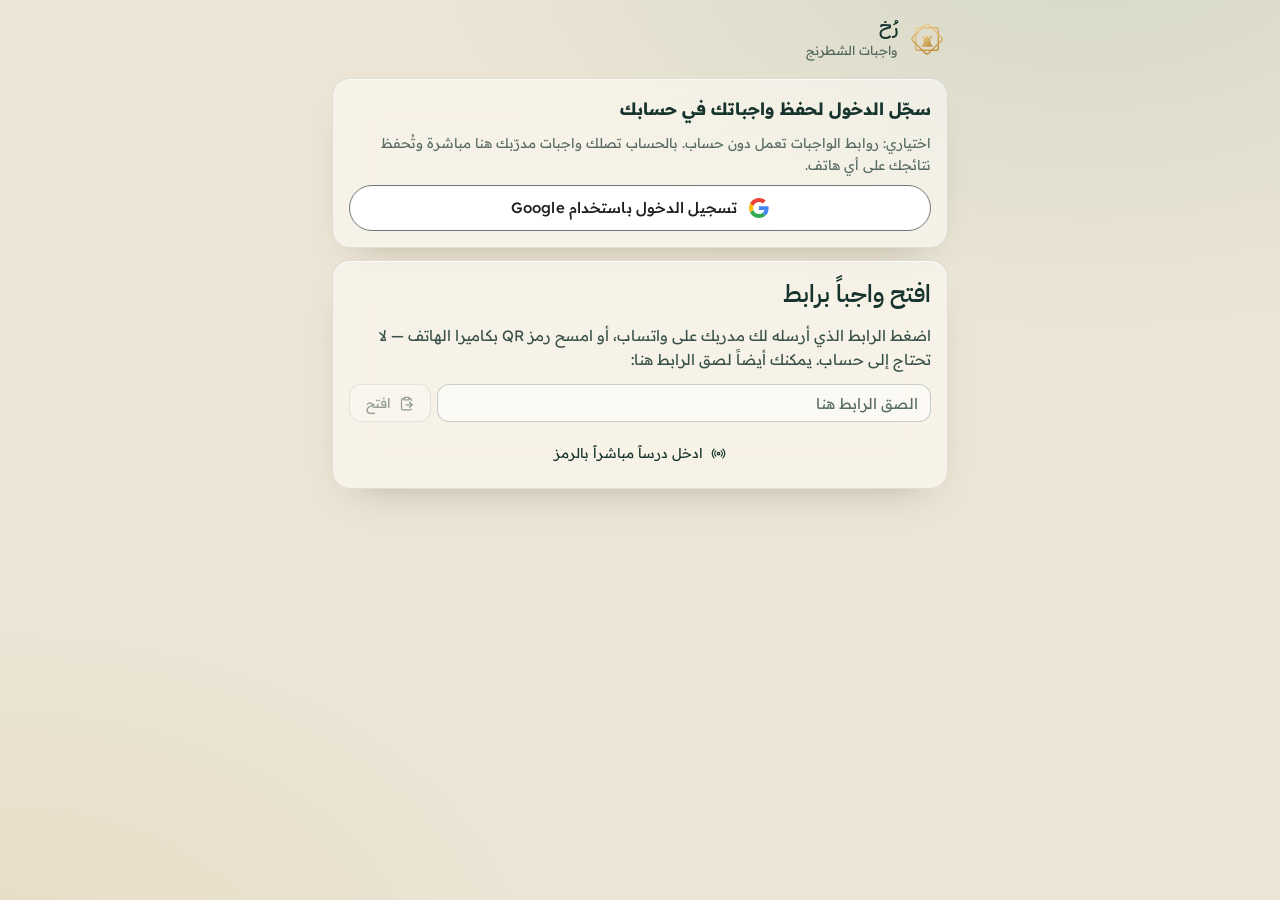
==== commit d1cc1a9c: "Student page 1.4.0: live lessons, due times, reminders" ====
--- a/index.html
+++ b/index.html
@@ -6,14 +6,14 @@
     <meta name="theme-color" content="#0f2622" media="(prefers-color-scheme: dark)" />
     <meta name="theme-color" content="#ece5d5" media="(prefers-color-scheme: light)" />
     <meta name="referrer" content="no-referrer" />
-    <!-- CSP: scripts/styles only from this site; data goes only to Rukh's Supabase project (+ the public Lichess API to check a username at sign-up). (vite.student.config.ts drops it on the dev server, whose HMR needs inline scripts.) -->
-    <meta http-equiv="Content-Security-Policy" content="default-src 'self'; script-src 'self'; style-src 'self' 'unsafe-inline'; img-src 'self' data: blob: https://*.googleusercontent.com; font-src 'self' data:; connect-src 'self' https://zpxppczekpdqszhlkpkg.supabase.co https://lichess.org; manifest-src 'self'; worker-src 'self'; object-src 'none'; base-uri 'self'; form-action 'self'" />
+    <!-- CSP: scripts/styles only from this site; data goes only to Rukh's Supabase project (https + wss for the live lesson) (+ the public Lichess API to check a username at sign-up). (vite.student.config.ts drops it on the dev server, whose HMR needs inline scripts.) -->
+    <meta http-equiv="Content-Security-Policy" content="default-src 'self'; script-src 'self'; style-src 'self' 'unsafe-inline'; img-src 'self' data: blob: https://*.googleusercontent.com; font-src 'self' data:; connect-src 'self' https://zpxppczekpdqszhlkpkg.supabase.co wss://zpxppczekpdqszhlkpkg.supabase.co https://lichess.org; manifest-src 'self'; worker-src 'self'; object-src 'none'; base-uri 'self'; form-action 'self'" />
     <meta name="description" content="رُخ — حلّ واجب الشطرنج الذي أرسله مدربك" />
     <title>رُخ — واجب الشطرنج</title>
     <link rel="icon" href="./icon.svg" />
     <link rel="manifest" href="./manifest.webmanifest" />
-    <script type="module" crossorigin src="./assets/student-DQxZDmno.js"></script>
-    <link rel="stylesheet" crossorigin href="./assets/student-CF28Ybx_.css">
+    <script type="module" crossorigin src="./assets/student-B-QQD9rq.js"></script>
+    <link rel="stylesheet" crossorigin href="./assets/student-C0xGCm7Y.css">
   </head>
   <body>
     <div id="root"></div>
--- a/assets/student-C0xGCm7Y.css
+++ b/assets/student-C0xGCm7Y.css
@@ -0,0 +1 @@
+@font-face{font-family:Readex Pro Variable;font-style:normal;font-display:swap;font-weight:160 700;src:url(./readex-pro-arabic-wght-normal-DiwT_uOQ.woff2)format("woff2-variations");unicode-range:U+6??,U+750-77F,U+870-88E,U+890-891,U+897-8E1,U+8E3-8FF,U+200C-200E,U+2010-2011,U+204F,U+2E41,U+FB50-FDFF,U+FE70-FE74,U+FE76-FEFC,U+102E0-102FB,U+10E60-10E7E,U+10EC2-10EC4,U+10EFC-10EFF,U+1EE00-1EE03,U+1EE05-1EE1F,U+1EE21-1EE22,U+1EE24,U+1EE27,U+1EE29-1EE32,U+1EE34-1EE37,U+1EE39,U+1EE3B,U+1EE42,U+1EE47,U+1EE49,U+1EE4B,U+1EE4D-1EE4F,U+1EE51-1EE52,U+1EE54,U+1EE57,U+1EE59,U+1EE5B,U+1EE5D,U+1EE5F,U+1EE61-1EE62,U+1EE64,U+1EE67-1EE6A,U+1EE6C-1EE72,U+1EE74-1EE77,U+1EE79-1EE7C,U+1EE7E,U+1EE80-1EE89,U+1EE8B-1EE9B,U+1EEA1-1EEA3,U+1EEA5-1EEA9,U+1EEAB-1EEBB,U+1EEF0-1EEF1}@font-face{font-family:Readex Pro Variable;font-style:normal;font-display:swap;font-weight:160 700;src:url(./readex-pro-vietnamese-wght-normal-Do5Nl5oc.woff2)format("woff2-variations");unicode-range:U+102-103,U+110-111,U+128-129,U+168-169,U+1A0-1A1,U+1AF-1B0,U+300-301,U+303-304,U+308-309,U+323,U+329,U+1EA0-1EF9,U+20AB}@font-face{font-family:Readex Pro Variable;font-style:normal;font-display:swap;font-weight:160 700;src:url(./readex-pro-latin-ext-wght-normal-CsYMu49W.woff2)format("woff2-variations");unicode-range:U+100-2BA,U+2BD-2C5,U+2C7-2CC,U+2CE-2D7,U+2DD-2FF,U+304,U+308,U+329,U+1D00-1DBF,U+1E00-1E9F,U+1EF2-1EFF,U+2020,U+20A0-20AB,U+20AD-20C0,U+2113,U+2C60-2C7F,U+A720-A7FF}@font-face{font-family:Readex Pro Variable;font-style:normal;font-display:swap;font-weight:160 700;src:url(./readex-pro-latin-wght-normal--ekFhJJC.woff2)format("woff2-variations");unicode-range:U+??,U+131,U+152-153,U+2BB-2BC,U+2C6,U+2DA,U+2DC,U+304,U+308,U+329,U+2000-206F,U+20AC,U+2122,U+2191,U+2193,U+2212,U+2215,U+FEFF,U+FFFD}@font-face{font-family:IBM Plex Sans Arabic;font-style:normal;font-display:swap;font-weight:600;src:url(./ibm-plex-sans-arabic-arabic-600-normal-0pRdybE_.woff2)format("woff2"),url(./ibm-plex-sans-arabic-arabic-600-normal-MJZ0liF5.woff)format("woff");unicode-range:U+6??,U+750-77F,U+870-88E,U+890-891,U+897-8E1,U+8E3-8FF,U+200C-200E,U+2010-2011,U+204F,U+2E41,U+FB50-FDFF,U+FE70-FE74,U+FE76-FEFC,U+102E0-102FB,U+10E60-10E7E,U+10EC2-10EC4,U+10EFC-10EFF,U+1EE00-1EE03,U+1EE05-1EE1F,U+1EE21-1EE22,U+1EE24,U+1EE27,U+1EE29-1EE32,U+1EE34-1EE37,U+1EE39,U+1EE3B,U+1EE42,U+1EE47,U+1EE49,U+1EE4B,U+1EE4D-1EE4F,U+1EE51-1EE52,U+1EE54,U+1EE57,U+1EE59,U+1EE5B,U+1EE5D,U+1EE5F,U+1EE61-1EE62,U+1EE64,U+1EE67-1EE6A,U+1EE6C-1EE72,U+1EE74-1EE77,U+1EE79-1EE7C,U+1EE7E,U+1EE80-1EE89,U+1EE8B-1EE9B,U+1EEA1-1EEA3,U+1EEA5-1EEA9,U+1EEAB-1EEBB,U+1EEF0-1EEF1}@font-face{font-family:IBM Plex Sans Arabic;font-style:normal;font-display:swap;font-weight:600;src:url(./ibm-plex-sans-arabic-cyrillic-ext-600-normal-ABNWglN6.woff2)format("woff2"),url(./ibm-plex-sans-arabic-cyrillic-ext-600-normal-CFFPHiVs.woff)format("woff");unicode-range:U+460-52F,U+1C80-1C8A,U+20B4,U+2DE0-2DFF,U+A640-A69F,U+FE2E-FE2F}@font-face{font-family:IBM Plex Sans Arabic;font-style:normal;font-display:swap;font-weight:600;src:url(./ibm-plex-sans-arabic-latin-ext-600-normal-DjDAeNQD.woff2)format("woff2"),url(./ibm-plex-sans-arabic-latin-ext-600-normal-DT29Q8HW.woff)format("woff");unicode-range:U+100-2BA,U+2BD-2C5,U+2C7-2CC,U+2CE-2D7,U+2DD-2FF,U+304,U+308,U+329,U+1D00-1DBF,U+1E00-1E9F,U+1EF2-1EFF,U+2020,U+20A0-20AB,U+20AD-20C0,U+2113,U+2C60-2C7F,U+A720-A7FF}@font-face{font-family:IBM Plex Sans Arabic;font-style:normal;font-display:swap;font-weight:600;src:url(./ibm-plex-sans-arabic-latin-600-normal-KrqB56Mw.woff2)format("woff2"),url(./ibm-plex-sans-arabic-latin-600-normal-Dk5eISD_.woff)format("woff");unicode-range:U+??,U+131,U+152-153,U+2BB-2BC,U+2C6,U+2DA,U+2DC,U+304,U+308,U+329,U+2000-206F,U+20AC,U+2122,U+2191,U+2193,U+2212,U+2215,U+FEFF,U+FFFD}.cg-wrap{box-sizing:content-box;display:block;position:relative}cg-container{width:100%;height:100%;display:block;position:absolute;top:0}cg-board{-webkit-user-select:none;user-select:none;background-size:cover;width:100%;height:100%;line-height:0;position:absolute;top:0;left:0}.cg-wrap.manipulable cg-board{cursor:pointer}cg-board square{pointer-events:none;width:12.5%;height:12.5%;position:absolute;top:0;left:0}cg-board square.move-dest{pointer-events:auto}cg-board square.last-move{will-change:transform}.cg-wrap piece{z-index:2;will-change:transform;pointer-events:none;background-size:cover;width:12.5%;height:12.5%;position:absolute;top:0;left:0}cg-board piece.dragging{cursor:move;z-index:11!important}piece.anim{z-index:8}piece.fading{z-index:1;opacity:.5}.cg-wrap piece.ghost{opacity:.3}.cg-wrap piece svg{pointer-events:none;z-index:2;opacity:.6;width:100%;height:100%;position:relative;top:0;left:0;overflow:hidden}.cg-wrap cg-auto-pieces,.cg-wrap .cg-shapes,.cg-wrap .cg-custom-svgs,.cg-wrap .cg-shapes-below,.cg-wrap .cg-custom-below{pointer-events:none;width:100%;height:100%;position:absolute;top:0;left:0;overflow:visible}.cg-wrap cg-auto-pieces{z-index:2}.cg-wrap cg-auto-pieces piece{opacity:.3}.cg-wrap .cg-shapes{opacity:.6;z-index:2;overflow:hidden}.cg-wrap .cg-shapes-below{z-index:1;overflow:hidden}.cg-wrap .cg-custom-below{z-index:1}.cg-wrap .cg-custom-svgs{z-index:9}.cg-wrap .cg-custom-svgs svg,.cg-wrap .cg-custom-below svg{overflow:visible}.cg-wrap coords{pointer-events:none;opacity:.8;font-family:sans-serif;font-size:9px;display:flex;position:absolute}.cg-wrap coords.ranks{flex-flow:column-reverse;width:12px;height:100%;top:-20px;left:4px}.cg-wrap coords.ranks.black{flex-flow:column}.cg-wrap coords.ranks.left{align-items:flex-end;left:-15px}.cg-wrap coords.files{text-transform:uppercase;text-align:center;flex-flow:row;width:100%;height:16px;bottom:-4px;left:24px}.cg-wrap coords.files.black{flex-flow:row-reverse}.cg-wrap coords coord{flex:auto}.cg-wrap coords.ranks coord{transform:translateY(39%)}.cg-wrap coords.squares{text-transform:uppercase;text-align:right;flex-flow:column-reverse;width:12.5%;height:100%;bottom:0;left:0}.cg-wrap coords.squares.black{flex-flow:column}.cg-wrap coords.squares.left{text-align:left}.cg-wrap coords.squares coord{padding:6% 4%}.cg-wrap coords.squares.rank2{transform:translate(100%)}.cg-wrap coords.squares.rank3{transform:translate(200%)}.cg-wrap coords.squares.rank4{transform:translate(300%)}.cg-wrap coords.squares.rank5{transform:translate(400%)}.cg-wrap coords.squares.rank6{transform:translate(500%)}.cg-wrap coords.squares.rank7{transform:translate(600%)}.cg-wrap coords.squares.rank8{transform:translate(700%)}.cg-wrap piece.pawn.white{background-image:url([data-uri])}.cg-wrap piece.bishop.white{background-image:url([data-uri])}.cg-wrap piece.knight.white{background-image:url([data-uri])}.cg-wrap piece.rook.white{background-image:url([data-uri])}.cg-wrap piece.queen.white{background-image:url([data-uri])}.cg-wrap piece.king.white{background-image:url([data-uri])}.cg-wrap piece.pawn.black{background-image:url([data-uri])}.cg-wrap piece.bishop.black{background-image:url([data-uri])}.cg-wrap piece.knight.black{background-image:url([data-uri])}.cg-wrap piece.rook.black{background-image:url([data-uri])}.cg-wrap piece.queen.black{background-image:url([data-uri])}.cg-wrap piece.king.black{background-image:url([data-uri])}:root{--bg:#0f2622;--bg-deep:#0a1c19;--bg-glow-a:#40a08229;--bg-glow-b:#d9b26a14;--glass:#efe8d80b;--glass-2:#efe8d813;--glass-3:#efe8d81f;--glass-solid:#15322d;--line:#efe8d817;--line-2:#efe8d82b;--ink:#efe8d8;--ink-2:#efe8d8bd;--ink-3:#efe8d8a3;--ink-4:#efe8d84d;--brass:#d9b26a;--brass-2:#f1d08f;--brass-ink:#2a1e06;--brass-soft:#d9b26a24;--jade:#6fd3a8;--jade-soft:#6fd3a824;--amber:#f2b655;--amber-soft:#f2b65524;--coral:#f5877a;--coral-soft:#f27d6b24;--sky:#8ec5ff;--sky-soft:#8ec5ff24;--violet:#b9a3ff;--orange:#f59b5f;--cls-text-mix:100%;--eval-white:#f3eee2;--eval-black:#1a1a17;--graph-white:#f3eee2d1;--graph-black:#0a100e8c;--graph-mid:#d9b26a8c;--fs-xs:11px;--fs-sm:12.5px;--fs-base:13.5px;--fs-md:15px;--fs-lg:17px;--fs-xl:20px;--fs-2xl:24px;--fs-3xl:30px;--fs-display:34px;--lh-tight:1.25;--lh-snug:1.45;--lh-base:1.6;--lh-relaxed:1.75;--lh-loose:1.9;--r-xs:4px;--r-sm:8px;--r-md:12px;--r-lg:18px;--r-xl:24px;--r-pill:999px;--on-pastel:#10201c;--side-black:#8a9893;--wdl-loss:#3b3b36;--preview-back:#8a8f8b;--paper:#fff;--shadow-panel:0 1px 0 #ffffff0d inset, 0 18px 50px -24px #000000a6;--shadow-board:0 2px 0 #ffffff0f inset, 0 40px 80px -30px #000000bf, 0 0 0 1px #d9b26a38;--shadow-pop:0 40px 100px -30px #000000b3;--shadow-menu:0 24px 60px -24px #0009;--shadow-lift:0 10px 22px -14px #000000b3;--blur:saturate(140%) blur(22px);--track:#efe8d81f;--scrollbar:#efe8d824;--scrollbar-hover:#efe8d83d;--font-ui:"Readex Pro Variable", "Segoe UI", Tahoma, sans-serif;--font-display:"IBM Plex Sans Arabic", "Readex Pro Variable", sans-serif;--titlebar:40px;--nav-w:236px;--lightningcss-light: ;--lightningcss-dark:initial;color-scheme:dark}:root[data-theme=light]{--bg:#ece5d5;--bg-deep:#e2d9c5;--bg-glow-a:#2f7a641f;--bg-glow-b:#be8c321a;--glass:#ffffff80;--glass-2:#ffffffad;--glass-3:#ffffffd9;--glass-solid:#f7f2e7;--line:#16332d1a;--line-2:#16332d38;--ink:#16332d;--ink-2:#16332dd6;--ink-3:#16332db3;--ink-4:#16332d8f;--brass:#855a14;--brass-2:#6e4a0c;--brass-ink:#fff8e8;--brass-soft:#a8792a21;--jade:#146a48;--jade-soft:#1f8a5f1f;--amber:#8a540b;--amber-soft:#b9761a1f;--coral:#b23b2b;--coral-soft:#c94b3a1f;--sky:#2a64a8;--sky-soft:#2f6fb81f;--violet:#6c4fd6;--orange:#b4531a;--graph-white:#fbf8f1;--graph-black:#3b4a45;--cls-text-mix:42%;--wdl-loss:#2c2c28;--shadow-panel:0 1px 0 #ffffffb3 inset, 0 18px 40px -26px #281e0a59;--shadow-board:0 30px 60px -30px #281e0a80, 0 0 0 1px #a8792a4d;--shadow-pop:0 30px 80px -30px #281e0a61;--shadow-menu:0 18px 44px -20px #281e0a59;--shadow-lift:0 10px 20px -14px #281e0a66;--track:#16332d1a;--scrollbar:#16332d33;--scrollbar-hover:#16332d57;--lightningcss-light:initial;--lightningcss-dark: ;color-scheme:light}*,:before,:after{box-sizing:border-box}html,body,#root{height:100%;margin:0}body{font-family:var(--font-ui);font-size:var(--fs-md);line-height:var(--lh-base);color:var(--ink);background:var(--bg);background-image:radial-gradient(1100px 700px at 85% -10%, var(--bg-glow-a), transparent 60%), radial-gradient(900px 600px at 0% 110%, var(--bg-glow-b), transparent 60%);-webkit-font-smoothing:antialiased;font-feature-settings:"tnum" 0;background-attachment:fixed;overflow:hidden}button,input,select,textarea{font:inherit;color:inherit}::selection{background:var(--brass-soft)}a{color:var(--brass)}:focus-visible{outline:2px solid var(--brass);outline-offset:2px;border-radius:var(--r-sm)}::-webkit-scrollbar{width:10px;height:10px}::-webkit-scrollbar-thumb{background:var(--scrollbar);border-radius:var(--r-sm);background-clip:padding-box;border:3px solid #0000}::-webkit-scrollbar-thumb:hover{background-color:var(--scrollbar-hover)}::-webkit-scrollbar-track{background:0 0}h1,h2,h3,h4{font-weight:600;line-height:var(--lh-tight);margin:0}.display{font-family:var(--font-display);letter-spacing:0;font-weight:600}.num{font-variant-numeric:tabular-nums}.ltr{direction:ltr;unicode-bidi:isolate}.muted{color:var(--ink-3)}.soft{color:var(--ink-2)}.app{grid-template-columns:var(--nav-w) minmax(0, 1fr);grid-template-rows:var(--titlebar) minmax(0, 1fr);height:100%;display:grid}.titlebar{-webkit-app-region:drag;font-size:var(--fs-sm);color:var(--ink-3);border-bottom:1px solid var(--line);background:color-mix(in srgb, var(--bg) 82%, transparent);grid-column:1/-1;align-items:center;gap:14px;padding-inline-start:20px;padding-inline-end:150px;display:flex}:root[dir=rtl] .titlebar{padding-inline-start:150px;padding-inline-end:18px}.titlebar .crumb{color:var(--ink-2)}.titlebar .grow{flex:1}.titlebar button{-webkit-app-region:no-drag}.brand{align-items:center;gap:12px;padding:4px 10px 18px;display:flex}.brand-mark{flex:none;width:38px;height:38px}.brand-name{font-family:var(--font-display);color:var(--ink);font-size:26px;line-height:1}.brand-sub{font-size:var(--fs-xs);color:var(--ink-3);margin-top:4px}.main{min-width:0;min-height:0;position:relative;overflow:hidden}.page{height:100%;padding:28px 34px 40px;overflow-y:auto}.page.fill{flex-direction:column;padding:18px 26px;display:flex;overflow:hidden}.page-head{flex-wrap:wrap;align-items:flex-end;gap:18px;margin-bottom:22px;display:flex}.page-head h1{font-family:var(--font-display);font-size:var(--fs-display);font-weight:600}.page-head .lede{color:var(--ink-3);font-size:var(--fs-md);max-width:70ch;margin-top:4px}.page-head .actions{align-items:center;gap:10px;margin-inline-start:auto;display:flex}.panel{background:var(--glass);border:1px solid var(--line);border-radius:var(--r-lg);box-shadow:var(--shadow-panel);-webkit-backdrop-filter:var(--blur);backdrop-filter:var(--blur)}.panel.pad{padding:18px 20px}.panel-title{font-size:var(--fs-base);color:var(--ink-3);align-items:center;gap:8px;margin-bottom:10px;display:flex}.section-title{font-family:var(--font-display);font-size:var(--fs-xl);margin:30px 0 14px}.divider{background:var(--line);height:1px;margin:14px 0}.btn{border-radius:var(--r-md);border:1px solid var(--line-2);background:var(--glass-2);height:38px;color:var(--ink);cursor:pointer;font-size:var(--fs-base);white-space:nowrap;justify-content:center;align-items:center;gap:8px;padding:0 16px;transition:background .15s,border-color .15s,transform 80ms;display:inline-flex}.btn:hover{background:var(--glass-3)}.btn:active{transform:translateY(1px)}.btn:disabled{opacity:.45;cursor:not-allowed}.btn.primary{background:linear-gradient(180deg, var(--brass-2), var(--brass));color:var(--brass-ink);border-color:#0000;font-weight:600;box-shadow:0 8px 24px -10px #d9b26a99}:root[data-theme=light] .btn.primary{background:linear-gradient(180deg, var(--brass), var(--brass-2));box-shadow:0 8px 20px -12px #7a52108c}.btn.primary:hover{filter:brightness(1.06)}.btn.ghost{background:0 0;border-color:#0000}.btn.ghost:hover{background:var(--glass-2)}.btn.sm{height:30px;font-size:var(--fs-base);border-radius:var(--r-sm);padding:0 11px}.btn.lg{height:46px;font-size:var(--fs-md);border-radius:var(--r-md);padding:0 22px}.btn.icon{width:38px;padding:0}.btn.sm.icon{width:30px}.btn.danger{color:var(--coral)}.input,.select,.textarea{border-radius:var(--r-md);border:1px solid var(--line-2);background:var(--glass);height:38px;color:var(--ink);outline:none;width:100%;padding:0 12px}.textarea{resize:vertical;height:auto;min-height:90px;line-height:var(--lh-base);padding:10px 12px}.input:focus,.select:focus,.textarea:focus{border-color:var(--brass)}.select option{background:var(--glass-solid)}input::placeholder,textarea::placeholder{color:var(--ink-3);opacity:1}.field{font-size:var(--fs-base);color:var(--ink-3);flex-direction:column;gap:6px;display:flex}.field>span{color:var(--ink-2)}.seg{border-radius:var(--r-md);background:var(--glass);border:1px solid var(--line);gap:2px;padding:3px;display:inline-flex}.seg button{border-radius:var(--r-sm);cursor:pointer;color:var(--ink-3);font-size:var(--fs-base);white-space:nowrap;background:0 0;border:0;padding:6px 13px}.seg button.on{background:var(--glass-3);color:var(--ink)}.chip{border-radius:var(--r-pill);height:26px;font-size:var(--fs-sm);background:var(--glass-2);color:var(--ink-2);border:1px solid var(--line);white-space:nowrap;align-items:center;gap:6px;padding:0 10px;display:inline-flex}button.chip{cursor:pointer}button.chip.on{background:var(--brass-soft);border-color:color-mix(in srgb, var(--brass) 50%, transparent);color:var(--ink)}.chip.jade{background:var(--jade-soft);color:var(--jade);border-color:#0000}.chip.coral{background:var(--coral-soft);color:var(--coral);border-color:#0000}.chip.amber{background:var(--amber-soft);color:var(--amber);border-color:#0000}.chip.sky{background:var(--sky-soft);color:var(--sky);border-color:#0000}:root[data-theme=light] .chip.brass{color:var(--brass-2)}:root[data-theme=light] .chip.jade{color:color-mix(in srgb, var(--jade) 78%, var(--ink))}:root[data-theme=light] .chip.coral{color:color-mix(in srgb, var(--coral) 80%, var(--ink))}:root[data-theme=light] .chip.amber{color:color-mix(in srgb, var(--amber) 78%, var(--ink))}:root[data-theme=light] .chip.sky{color:color-mix(in srgb, var(--sky) 78%, var(--ink))}.chip.brass{background:var(--brass-soft);color:var(--brass);border-color:#0000}.badge{border-radius:var(--r-sm);background:var(--brass);min-width:20px;height:20px;color:var(--brass-ink);font-size:var(--fs-xs);justify-content:center;align-items:center;padding:0 6px;font-weight:700;display:inline-flex}.progress{border-radius:var(--r-sm);background:var(--track);height:6px;overflow:hidden}.progress>i{border-radius:var(--r-sm);background:linear-gradient(90deg, var(--brass), var(--brass-2));height:100%;transition:width .5s;display:block}:root[dir=rtl] .progress>i{margin-inline-start:0}.tabs{border-bottom:1px solid var(--line);gap:4px;margin-bottom:12px;display:flex}.tabs button{color:var(--ink-3);cursor:pointer;font-size:var(--fs-base);background:0 0;border:0;border-bottom:2px solid #0000;margin-bottom:-1px;padding:9px 12px}.tabs button.on{color:var(--ink);border-bottom-color:var(--brass)}.grid{gap:16px;display:grid}.cards{grid-template-columns:repeat(auto-fill,minmax(260px,1fr));gap:14px;display:grid}.row{align-items:center;gap:10px;display:flex}.row.wrap{flex-wrap:wrap}.col{flex-direction:column;gap:10px;display:flex}.spacer{flex:1}.tile{text-align:start;border-radius:var(--r-lg);border:1px solid var(--line);background:var(--glass);cursor:pointer;color:inherit;flex-direction:column;gap:8px;padding:16px 18px;transition:border-color .15s,background .15s;display:flex}.tile:hover{border-color:var(--line-2);background:var(--glass-2)}.tile h3{font-size:var(--fs-lg);font-weight:600}.tile p{color:var(--ink-3);font-size:var(--fs-base);line-height:var(--lh-base);margin:0}.empty{text-align:center;color:var(--ink-3);padding:40px 20px}.empty h3{color:var(--ink-2);font-size:var(--fs-lg);margin-bottom:6px}.prose{font-size:var(--fs-md);line-height:var(--lh-loose);color:var(--ink-2);max-width:72ch}.prose p{margin:0 0 12px}.prose strong{color:var(--ink);font-weight:600}.prose ul,.prose ol{margin:0 0 12px;padding-inline-start:22px}.prose li{margin-bottom:4px}.prose h3,.prose h4{color:var(--ink);font-size:var(--fs-lg);margin:16px 0 8px}.prose code,.san{font-family:var(--font-ui);color:var(--ink);direction:ltr;unicode-bidi:isolate;font-weight:600}.tip{border-inline-start:3px solid var(--brass);background:var(--brass-soft);border-radius:var(--r-md);color:var(--ink);margin:6px 0 14px;padding:12px 16px}.tip .prose{color:var(--ink)}.toast-wrap{bottom:22px;z-index:100;pointer-events:none;flex-direction:column;gap:8px;display:flex;position:fixed;transform:translate(50%)}.toast-wrap:not(:-webkit-any(:lang(ae),:lang(ar),:lang(arc),:lang(bcc),:lang(bqi),:lang(ckb),:lang(dv),:lang(fa),:lang(glk),:lang(he),:lang(ku),:lang(mzn),:lang(nqo),:lang(pnb),:lang(ps),:lang(sd),:lang(ug),:lang(ur),:lang(yi))){left:50%}.toast-wrap:not(:is(:lang(ae),:lang(ar),:lang(arc),:lang(bcc),:lang(bqi),:lang(ckb),:lang(dv),:lang(fa),:lang(glk),:lang(he),:lang(ku),:lang(mzn),:lang(nqo),:lang(pnb),:lang(ps),:lang(sd),:lang(ug),:lang(ur),:lang(yi))){left:50%}.toast-wrap:-webkit-any(:lang(ae),:lang(ar),:lang(arc),:lang(bcc),:lang(bqi),:lang(ckb),:lang(dv),:lang(fa),:lang(glk),:lang(he),:lang(ku),:lang(mzn),:lang(nqo),:lang(pnb),:lang(ps),:lang(sd),:lang(ug),:lang(ur),:lang(yi)){right:50%}.toast-wrap:is(:lang(ae),:lang(ar),:lang(arc),:lang(bcc),:lang(bqi),:lang(ckb),:lang(dv),:lang(fa),:lang(glk),:lang(he),:lang(ku),:lang(mzn),:lang(nqo),:lang(pnb),:lang(ps),:lang(sd),:lang(ug),:lang(ur),:lang(yi)){right:50%}:root[dir=ltr] .toast-wrap{transform:translate(-50%)}.toast{pointer-events:auto;background:var(--glass-solid);border:1px solid var(--line-2);border-radius:var(--r-md);box-shadow:var(--shadow-panel);font-size:var(--fs-base);padding:11px 18px}.modal-back{-webkit-backdrop-filter:blur(6px);backdrop-filter:blur(6px);z-index:80;background:#050f0d8c;place-items:center;display:grid;position:fixed;top:0;bottom:0;left:0;right:0}.modal{background:var(--glass-solid);border:1px solid var(--line-2);border-radius:var(--r-xl);width:min(560px,100vw - 40px);max-height:calc(100vh - 80px);box-shadow:var(--shadow-pop);padding:24px 26px;overflow:auto}.modal h2{font-family:var(--font-display);font-size:var(--fs-2xl);margin-bottom:16px}@media (prefers-reduced-motion:reduce){*,:before,:after{transition-duration:.01ms!important;animation-duration:.01ms!important}}.content-link{background:var(--brass-soft);color:var(--ink);border-radius:var(--r-sm);cursor:pointer;font:inherit;text-decoration:underline;-webkit-text-decoration-color:color-mix(in srgb, var(--brass) 60%, transparent);text-decoration-color:color-mix(in srgb, var(--brass) 60%, transparent);text-underline-offset:3px;border:0;padding:1px 8px;font-weight:600}.content-link:hover{background:color-mix(in srgb, var(--brass) 25%, transparent)}.more-menu{position:relative}.more-menu-pop{top:calc(100% + 6px);z-index:80;background:var(--glass-solid);border:1px solid var(--line-2);border-radius:var(--r-md);min-width:190px;box-shadow:var(--shadow-menu);flex-direction:column;gap:2px;padding:6px;display:flex;position:absolute}.more-menu-pop:not(:-webkit-any(:lang(ae),:lang(ar),:lang(arc),:lang(bcc),:lang(bqi),:lang(ckb),:lang(dv),:lang(fa),:lang(glk),:lang(he),:lang(ku),:lang(mzn),:lang(nqo),:lang(pnb),:lang(ps),:lang(sd),:lang(ug),:lang(ur),:lang(yi))){right:0}.more-menu-pop:not(:is(:lang(ae),:lang(ar),:lang(arc),:lang(bcc),:lang(bqi),:lang(ckb),:lang(dv),:lang(fa),:lang(glk),:lang(he),:lang(ku),:lang(mzn),:lang(nqo),:lang(pnb),:lang(ps),:lang(sd),:lang(ug),:lang(ur),:lang(yi))){right:0}.more-menu-pop:-webkit-any(:lang(ae),:lang(ar),:lang(arc),:lang(bcc),:lang(bqi),:lang(ckb),:lang(dv),:lang(fa),:lang(glk),:lang(he),:lang(ku),:lang(mzn),:lang(nqo),:lang(pnb),:lang(ps),:lang(sd),:lang(ug),:lang(ur),:lang(yi)){left:0}.more-menu-pop:is(:lang(ae),:lang(ar),:lang(arc),:lang(bcc),:lang(bqi),:lang(ckb),:lang(dv),:lang(fa),:lang(glk),:lang(he),:lang(ku),:lang(mzn),:lang(nqo),:lang(pnb),:lang(ps),:lang(sd),:lang(ug),:lang(ur),:lang(yi)){left:0}.more-menu-pop button{border-radius:var(--r-sm);color:var(--ink-2);font-size:var(--fs-base);text-align:start;white-space:nowrap;cursor:pointer;background:0 0;border:0;align-items:center;gap:10px;padding:8px 10px;display:flex}.more-menu-pop button:hover{background:var(--glass-2);color:var(--ink);outline:none}.more-menu-pop button:focus-visible{background:var(--glass-2);color:var(--ink);outline:none}.more-menu-pop button:disabled{opacity:.5;cursor:default}.more-menu-pop button.danger{color:var(--coral)}.board-shell{direction:ltr;align-items:stretch;gap:10px;display:flex;position:relative}.board-frame{aspect-ratio:1;background:linear-gradient(145deg, #ffffff12, #fff0 40%), var(--frame,#10302a);box-shadow:var(--shadow-board);border-radius:16px;flex:none;padding:10px;position:relative}.board-frame .cg-wrap{border-radius:6px;width:100%;height:100%;overflow:hidden}.board-frame cg-container{border-radius:6px}cg-board{--light:#e8e0cb;--dark:#3c7a66;background-color:var(--dark);background-image:var(--texture,none), conic-gradient(var(--dark) 0 90deg, var(--light) 90deg 180deg, var(--dark) 180deg 270deg, var(--light) 270deg);background-blend-mode:var(--blend,soft-light), normal;background-size:100% 100%,25% 25%}.board-frame[data-board=malachite]{--frame:linear-gradient(160deg, #164238, #0c2520)}.board-frame[data-board=malachite] cg-board{--light:#e9e2cf;--dark:#2f7461;--texture:url(./stone-4E5svG4j.svg);--blend:soft-light}.board-frame[data-board=walnut]{--frame:linear-gradient(160deg, #4a2f1b, #2a190d)}.board-frame[data-board=walnut] cg-board{--light:#e8c9a0;--dark:#a26d43;--texture:url(./wood-DWBM-19f.svg);--blend:multiply}.board-frame[data-board=marble]{--frame:linear-gradient(160deg, #3b3f47, #23262c)}.board-frame[data-board=marble] cg-board{--light:#eeece6;--dark:#8d939c;--texture:url(./stone-4E5svG4j.svg);--blend:soft-light}.board-frame[data-board=ocean]{--frame:linear-gradient(160deg, #1d3448, #101f2c)}.board-frame[data-board=ocean] cg-board{--light:#dee3e6;--dark:#7d9db3;--texture:none}.board-frame[data-board=classic]{--frame:linear-gradient(160deg, #3b4a2a, #222b17)}.board-frame[data-board=classic] cg-board{--light:#eeeed2;--dark:#769656;--texture:none}cg-board square.last-move{background-color:#f1d08f6b}cg-board square.selected{background-color:#f1d08f8c}cg-board square.move-dest{background:radial-gradient(#0c28226b 20%,#0000 22%)}cg-board square.move-dest:hover{background:#f1d08f59}cg-board square.oc.move-dest{background:radial-gradient(#0000 0% 79%,#0c282261 80%)}cg-board square.premove-dest{background:radial-gradient(#4678c873 20%,#0000 22%)}cg-board square.current-premove{background-color:#4678c866}cg-board square.check{background:radial-gradient(#ff4632f2 0%,#e6281e99 30%,#c8000000 75%)}cg-board square.hint-good{box-shadow:inset 0 0 0 4px #6fd3a8d9}cg-board square.hint-bad{box-shadow:inset 0 0 0 4px #f27d6bd9}cg-board square.hint-from{background-color:#8ec5ff66}.cg-wrap piece{filter:drop-shadow(0 3px 2px #00000047)}.cg-wrap piece.dragging{filter:drop-shadow(0 10px 8px #00000059)}.cg-wrap coords{font-family:var(--font-ui);opacity:.9;font-size:clamp(8px,1.5cqw,12px);font-weight:700}.cg-wrap coords coord{color:#2c5f50!important;text-shadow:none!important}.cg-wrap coords coord.coord-dark,.cg-wrap coords.ranks:not(.left) coord.coord-light{color:#efe8d8!important}.cg-wrap coords.ranks:not(.left) coord.coord-dark{color:#2c5f50!important}.cg-wrap coords.files{text-transform:none;z-index:3;height:auto;line-height:1;bottom:0;left:0}.cg-wrap coords.files coord{text-align:right;flex:1 1 0;padding:0 3px 2px 0}.promo{z-index:20;-webkit-backdrop-filter:blur(3px);backdrop-filter:blur(3px);background:#0614118c;border-radius:6px;place-items:center;display:grid;position:absolute;top:10px;bottom:10px;left:10px;right:10px}.promo-row{border-radius:var(--r-lg);background:var(--glass-solid);border:1px solid var(--line-2);gap:10px;padding:12px;display:flex}.promo-row button{border-radius:var(--r-md);border:1px solid var(--line);background:var(--glass-2) center / 80% no-repeat;cursor:pointer;width:76px;height:76px}.promo-row button:hover{background-color:var(--brass-soft);border-color:var(--brass)}.evalbar{border-radius:var(--r-sm);background:var(--eval-black);flex:none;width:20px;position:relative;overflow:hidden;box-shadow:0 0 0 1px #d9b26a38}.evalbar .fill{background:linear-gradient(180deg, #fffaf0, var(--eval-white));transition:height .55s cubic-bezier(.2,.8,.2,1);position:absolute;bottom:0;left:0;right:0}.evalbar.flipped .fill{top:0;bottom:auto}.evalbar .mid{background:#d9b26a99;height:1px;position:absolute;top:50%;left:0;right:0}.evalbar .label{text-align:center;letter-spacing:-.3px;font-size:9px;font-weight:700;position:absolute;left:0;right:0}.mini-board{aspect-ratio:1;pointer-events:none;border-radius:10px;overflow:hidden;box-shadow:0 0 0 1px #d9b26a2e}.mini-board .cg-wrap{width:100%;height:100%}.mini-board coords{display:none}.page .board-layout{grid-template-columns:minmax(0,1fr) minmax(300px,min(34%,440px));gap:18px}.page .board-layout.wide-side{grid-template-columns:minmax(0,1fr) minmax(320px,min(38%,500px))}@media (max-height:820px){.page.fill:has(>.board-layout){padding-top:12px;padding-bottom:12px}.page.fill:has(>.board-layout)>.page-head{row-gap:8px;margin-bottom:12px}.page.fill:has(>.board-layout)>.page-head h1{font-size:var(--fs-2xl)}.page.fill:has(>.board-layout)>.page-head .lede{font-size:var(--fs-base);margin-top:2px}.page .board-layout .side{gap:10px}}.move-nav{flex-wrap:wrap;justify-content:center;align-items:center;gap:6px;display:flex}.mnav-arrows{direction:ltr;gap:2px;display:inline-flex}.move-nav .btn.icon:disabled{opacity:.35}.move-input{align-items:center;gap:6px;min-width:0;display:inline-flex;position:relative}.move-input .mi-ico{color:var(--ink-3);flex:none}.move-input .input{width:92px;height:30px;font-size:var(--fs-base);text-align:left;padding:0 8px;font-weight:600}.move-input.bad .input{border-color:var(--coral);box-shadow:0 0 0 2px color-mix(in srgb, var(--coral) 25%, transparent)}.move-input .mi-err{z-index:30;border-radius:var(--r-sm);background:var(--glass-solid);border:1px solid color-mix(in srgb, var(--coral) 45%, transparent);width:max-content;max-width:280px;color:var(--ink);font-size:var(--fs-sm);line-height:var(--lh-base);pointer-events:none;padding:5px 9px;position:absolute;bottom:calc(100% + 6px)}.move-input .mi-err:not(:-webkit-any(:lang(ae),:lang(ar),:lang(arc),:lang(bcc),:lang(bqi),:lang(ckb),:lang(dv),:lang(fa),:lang(glk),:lang(he),:lang(ku),:lang(mzn),:lang(nqo),:lang(pnb),:lang(ps),:lang(sd),:lang(ug),:lang(ur),:lang(yi))){right:0}.move-input .mi-err:not(:is(:lang(ae),:lang(ar),:lang(arc),:lang(bcc),:lang(bqi),:lang(ckb),:lang(dv),:lang(fa),:lang(glk),:lang(he),:lang(ku),:lang(mzn),:lang(nqo),:lang(pnb),:lang(ps),:lang(sd),:lang(ug),:lang(ur),:lang(yi))){right:0}.move-input .mi-err:-webkit-any(:lang(ae),:lang(ar),:lang(arc),:lang(bcc),:lang(bqi),:lang(ckb),:lang(dv),:lang(fa),:lang(glk),:lang(he),:lang(ku),:lang(mzn),:lang(nqo),:lang(pnb),:lang(ps),:lang(sd),:lang(ug),:lang(ur),:lang(yi)){left:0}.move-input .mi-err:is(:lang(ae),:lang(ar),:lang(arc),:lang(bcc),:lang(bqi),:lang(ckb),:lang(dv),:lang(fa),:lang(glk),:lang(he),:lang(ku),:lang(mzn),:lang(nqo),:lang(pnb),:lang(ps),:lang(sd),:lang(ug),:lang(ur),:lang(yi)){left:0}.move-input .mi-err:empty{display:none}.page .board-layout>.side{overflow:hidden auto}.board-layout{flex:1;grid-template-columns:minmax(0,1fr) 420px;gap:22px;min-height:0;display:grid}.board-layout.wide-side{grid-template-columns:minmax(0,1fr) 480px}@media (max-width:1280px){.board-layout{grid-template-columns:minmax(0,1fr) 360px}}.stage{justify-content:center;align-items:center;min-width:0;min-height:0;display:flex}.stage-inner{direction:ltr;flex-direction:column;gap:6px;display:flex}.strip{direction:rtl;align-items:center;gap:10px;height:38px;display:flex}.side{flex-direction:column;gap:12px;min-height:0;display:flex;overflow:hidden}.side>.panel{flex:none}.side .grow{flex:1;min-height:0;overflow-y:auto}.player{width:100%;font-size:var(--fs-base);align-items:center;gap:10px;display:flex}.player .avatar{border-radius:var(--r-sm);background:var(--glass-2);border:1px solid var(--line);flex:none;place-items:center;width:30px;height:30px;display:grid}.player .pname{font-weight:600}.player .prating{color:var(--ink-3);font-size:var(--fs-base)}.clock{font-variant-numeric:tabular-nums;font-size:var(--fs-xl);border-radius:var(--r-sm);background:var(--glass-2);border:1px solid var(--line);text-align:center;direction:ltr;min-width:86px;margin-inline-start:auto;padding:3px 12px;font-weight:600}.clock.running{background:var(--brass-soft);border-color:color-mix(in srgb, var(--brass) 60%, transparent);color:var(--ink)}.clock.low{color:var(--coral)}.movelist{font-size:var(--fs-base);border-radius:var(--r-md);overflow-y:auto}.mrow{grid-template-columns:38px 1fr 1fr;align-items:center;display:grid}.mrow:nth-child(odd){background:var(--glass)}.mn{color:var(--ink-4);font-size:var(--fs-sm);text-align:center}.mv{text-align:left;cursor:pointer;border-radius:var(--r-sm);color:var(--ink-2);background:0 0;border:0;align-items:center;gap:4px;padding:5px 8px;font-weight:500;display:flex}.mv:hover{background:var(--glass-2);color:var(--ink)}.mv.cur{background:var(--brass-soft);color:var(--ink);box-shadow:inset 0 0 0 1px color-mix(in srgb, var(--brass) 45%, transparent)}.mv i{font-style:normal;font-weight:700;font-size:var(--fs-sm)}.mv.empty{color:var(--ink-3);cursor:default}.eline{border-radius:var(--r-sm);cursor:pointer;text-align:left;border:0;border-top:1px solid var(--line);background:0 0;align-items:baseline;gap:10px;width:100%;padding:6px 4px;display:flex}.eline:hover{background:var(--glass-2)}.escore{min-width:56px;font-weight:700;font-size:var(--fs-base);border-radius:var(--r-sm);background:var(--glass-3);text-align:center;flex:none;padding:1px 8px}.epv{font-size:var(--fs-base);color:var(--ink-2);white-space:nowrap;text-overflow:ellipsis;overflow:hidden}.ctrls{justify-content:center;gap:6px;display:flex}.feedback{border-radius:var(--r-md);font-size:var(--fs-md);line-height:var(--lh-relaxed);align-items:flex-start;gap:10px;padding:12px 14px;display:flex}.feedback.ok{background:var(--jade-soft);color:var(--ink);border:1px solid color-mix(in srgb, var(--jade) 40%, transparent)}.feedback.bad{background:var(--coral-soft);border:1px solid color-mix(in srgb, var(--coral) 40%, transparent)}.feedback.info{background:var(--glass-2);border:1px solid var(--line)}.feedback.warn{background:var(--amber-soft);border:1px solid color-mix(in srgb, var(--amber) 40%, transparent)}.feedback svg{flex:none;margin-top:3px}.stat{flex-direction:column;gap:2px;display:flex}.stat b{font-size:var(--fs-2xl);font-variant-numeric:tabular-nums;font-weight:600;line-height:var(--lh-tight)}.stat span{font-size:var(--fs-sm);color:var(--ink-3)}.reader{padding-inline-end:6px;overflow-y:auto}.reader .block-diagram{border:1px solid var(--line);border-radius:var(--r-md);cursor:pointer;background:var(--glass);align-items:center;gap:12px;margin:8px 0 16px;padding:10px 12px;transition:border-color .15s;display:flex}.reader .block-diagram:hover{border-color:var(--line-2)}.reader .block-diagram.on{border-color:var(--brass);background:var(--brass-soft)}.reader .block-diagram .mini-wrap{flex:none;width:92px}.list-row{border-radius:var(--r-md);text-align:start;cursor:pointer;width:100%;color:inherit;background:0 0;border:1px solid #0000;align-items:center;gap:12px;padding:11px 14px;display:flex}.list-row:hover{background:var(--glass-2);border-color:var(--line)}.list-row.on{background:var(--brass-soft);border-color:color-mix(in srgb, var(--brass) 40%, transparent)}.list-row .title{font-weight:500}.list-row .sub{font-size:var(--fs-sm);color:var(--ink-3)}.board-frame.mini{border-radius:var(--r-sm);padding:3px;box-shadow:0 0 0 1px #d9b26a2e}.board-frame.mini .cg-wrap{border-radius:var(--r-sm)}.board-frame.mini coords{display:none}.board-frame.mini piece{filter:none}.switch{cursor:pointer;flex:none;width:38px;height:22px;position:relative}.switch input{opacity:0;width:0;height:0;position:absolute}.switch span{border-radius:var(--r-xl);background:var(--track);transition:background .2s;position:absolute;top:0;bottom:0;left:0;right:0}.switch span:after{content:"";top:3px;background:var(--ink);border-radius:50%;width:16px;height:16px;transition:transform .2s;position:absolute}.switch span:not(:-webkit-any(:lang(ae),:lang(ar),:lang(arc),:lang(bcc),:lang(bqi),:lang(ckb),:lang(dv),:lang(fa),:lang(glk),:lang(he),:lang(ku),:lang(mzn),:lang(nqo),:lang(pnb),:lang(ps),:lang(sd),:lang(ug),:lang(ur),:lang(yi))):after{left:3px}.switch span:not(:is(:lang(ae),:lang(ar),:lang(arc),:lang(bcc),:lang(bqi),:lang(ckb),:lang(dv),:lang(fa),:lang(glk),:lang(he),:lang(ku),:lang(mzn),:lang(nqo),:lang(pnb),:lang(ps),:lang(sd),:lang(ug),:lang(ur),:lang(yi))):after{left:3px}.switch span:-webkit-any(:lang(ae),:lang(ar),:lang(arc),:lang(bcc),:lang(bqi),:lang(ckb),:lang(dv),:lang(fa),:lang(glk),:lang(he),:lang(ku),:lang(mzn),:lang(nqo),:lang(pnb),:lang(ps),:lang(sd),:lang(ug),:lang(ur),:lang(yi)):after{right:3px}.switch span:is(:lang(ae),:lang(ar),:lang(arc),:lang(bcc),:lang(bqi),:lang(ckb),:lang(dv),:lang(fa),:lang(glk),:lang(he),:lang(ku),:lang(mzn),:lang(nqo),:lang(pnb),:lang(ps),:lang(sd),:lang(ug),:lang(ur),:lang(yi)):after{right:3px}.switch input:checked+span{background:var(--brass)}.switch input:checked+span:after{background:var(--brass-ink);transform:translate(-16px)}:root[dir=ltr] .switch input:checked+span:after{transform:translate(16px)}.switch input:focus-visible+span{outline:2px solid var(--brass);outline-offset:2px}.range{width:100%;accent-color:var(--brass);height:22px}.check{font-size:var(--fs-base);color:var(--ink-2);cursor:pointer;align-items:center;gap:8px;display:inline-flex}.check input{accent-color:var(--brass);width:16px;height:16px}.ob-choices{grid-template-columns:repeat(3,1fr);gap:10px;display:grid}.ob-choices .tile.on,.tile.on{border-color:var(--brass);background:var(--brass-soft)}.onboard .modal h2{font-size:var(--fs-3xl)}.li-saved{border:1px solid var(--line);border-radius:var(--r-sm);background:var(--glass);min-height:40px;font-size:var(--fs-base);align-items:center;gap:8px;padding:4px 6px 4px 12px;display:flex}.li-saved b{color:var(--ink)}.li-saved .btn{margin-inline-start:auto}.li-label{font-size:var(--fs-base);color:var(--ink-2)}html,body,#root{height:auto;min-height:100%}body{-webkit-tap-highlight-color:transparent;background-attachment:scroll;overflow:hidden auto}.st-page{max-width:640px;padding:max(12px, env(safe-area-inset-top)) 12px max(24px, env(safe-area-inset-bottom));flex-direction:column;gap:12px;margin:0 auto;display:flex}.st-page .panel.pad{padding:16px}.st-center{justify-content:center;align-items:center;min-height:70vh}.st-brand{align-items:center;gap:10px;padding:4px 2px;display:flex}.st-brand b{font-family:var(--font-display);font-size:var(--fs-xl);line-height:1.1;display:block}.st-brand span{font-size:var(--fs-sm);color:var(--ink-3)}.st-h1{font-family:var(--font-display);font-size:var(--fs-2xl);line-height:var(--lh-snug);margin:0}.st-top{display:flex}.st-wide{justify-content:center;width:100%}.st-wa{min-height:52px;font-size:var(--fs-lg);text-decoration:none}.st-wa[aria-disabled=true]{opacity:.5;pointer-events:none}.st-note{border-inline-start:3px solid var(--brass);background:var(--brass-soft);border-radius:var(--r-sm);font-size:var(--fs-md);margin:0;padding:10px 12px}.st-rules{font-size:var(--fs-base);color:var(--ink-2);flex-direction:column;gap:4px;margin:0;padding-inline-start:18px;display:flex}.st-ellipsis{white-space:nowrap;text-overflow:ellipsis;min-width:0;overflow:hidden}.st-solve{padding:max(8px, env(safe-area-inset-top)) 10px max(16px, env(safe-area-inset-bottom));flex-direction:column;align-items:center;gap:10px;max-width:640px;margin:0 auto;display:flex}.st-solve-head{width:100%;font-size:var(--fs-base);flex-direction:column;gap:6px;display:flex}.st-board{touch-action:none;justify-content:center;width:100%;display:flex}.st-board .board-frame{border-radius:var(--r-md);padding:6px}.st-panel{background:var(--glass);border:1px solid var(--line);border-radius:var(--r-lg);flex-direction:column;gap:10px;width:100%;padding:12px 14px;display:flex}.st-prompt{font-size:var(--fs-lg);line-height:var(--lh-snug)}.st-side{border-radius:var(--r-xs);border:1px solid var(--line-2);flex:none;width:14px;height:14px}.st-side.white{background:var(--eval-white)}.st-side.black{background:var(--eval-black)}.st-hint{font-size:var(--fs-base)}.st-expl{font-size:var(--fs-base);margin:0}.st-line{text-align:left;font-size:var(--fs-base);color:var(--ink-2);direction:ltr}.st-panel .btn.lg,.st-page .btn.lg{min-height:48px}.st-works{margin:0;padding:0;list-style:none}.st-work-row{border-top:1px solid var(--line);align-items:center;gap:8px;padding:8px 0;display:flex}.st-work-row:first-child{border-top:0}.st-work-open{text-align:start;cursor:pointer;background:0 0;border:0;flex-direction:column;flex:1;min-width:0;padding:0;display:flex}.st-work-open span{font-size:var(--fs-sm)}.st-report{align-items:stretch}.st-report>div:has(>svg){align-self:center}.st-res{margin:0;padding:0;list-style:none}.st-res li{border-top:1px solid var(--line);font-size:var(--fs-base);align-items:center;gap:8px;padding:7px 0;display:flex}.st-res li:first-child{border-top:0}.st-res-ico{border-radius:50%;flex:none;place-items:center;width:24px;height:24px;display:grid}.st-res li.ok .st-res-ico{background:var(--jade-soft);color:var(--jade)}.st-res li.late .st-res-ico{background:var(--amber-soft);color:var(--amber)}.st-res li.bad .st-res-ico{background:var(--coral-soft);color:var(--coral)}.st-res-t{text-overflow:ellipsis;white-space:nowrap;flex:1;min-width:0;overflow:hidden}.st-res-m{font-size:var(--fs-sm);white-space:nowrap}.st-spin{animation:1s linear infinite st-spin}@keyframes st-spin{to{transform:rotate(360deg)}}.st-toast{bottom:max(20px, env(safe-area-inset-bottom));background:var(--glass-solid);border:1px solid var(--line-2);border-radius:var(--r-pill);font-size:var(--fs-base);box-shadow:var(--shadow-panel);z-index:50;padding:9px 16px;position:fixed;left:50%;transform:translate(-50%)}@media (min-width:900px){.st-solve{padding-top:20px}}.st-guest{font-size:var(--fs-base);flex-wrap:wrap;align-items:center;gap:6px;margin:-4px 0 8px;display:flex}.st-guest .btn{margin-inline-start:auto}.st-gate-back{top:max(10px, env(safe-area-inset-top));z-index:60;position:fixed}.st-gate-back:not(:-webkit-any(:lang(ae),:lang(ar),:lang(arc),:lang(bcc),:lang(bqi),:lang(ckb),:lang(dv),:lang(fa),:lang(glk),:lang(he),:lang(ku),:lang(mzn),:lang(nqo),:lang(pnb),:lang(ps),:lang(sd),:lang(ug),:lang(ur),:lang(yi))){left:10px}.st-gate-back:not(:is(:lang(ae),:lang(ar),:lang(arc),:lang(bcc),:lang(bqi),:lang(ckb),:lang(dv),:lang(fa),:lang(glk),:lang(he),:lang(ku),:lang(mzn),:lang(nqo),:lang(pnb),:lang(ps),:lang(sd),:lang(ug),:lang(ur),:lang(yi))){left:10px}.st-gate-back:-webkit-any(:lang(ae),:lang(ar),:lang(arc),:lang(bcc),:lang(bqi),:lang(ckb),:lang(dv),:lang(fa),:lang(glk),:lang(he),:lang(ku),:lang(mzn),:lang(nqo),:lang(pnb),:lang(ps),:lang(sd),:lang(ug),:lang(ur),:lang(yi)){right:10px}.st-gate-back:is(:lang(ae),:lang(ar),:lang(arc),:lang(bcc),:lang(bqi),:lang(ckb),:lang(dv),:lang(fa),:lang(glk),:lang(he),:lang(ku),:lang(mzn),:lang(nqo),:lang(pnb),:lang(ps),:lang(sd),:lang(ug),:lang(ur),:lang(yi)){right:10px}.st-lesson{border:1px solid var(--line);border-radius:var(--r-sm);background:var(--glass,transparent);overflow:hidden}.st-lesson-h{width:100%;color:inherit;font:inherit;cursor:pointer;text-align:start;background:0 0;border:0;justify-content:space-between;align-items:center;gap:8px;padding:10px 12px;display:flex}.st-lesson-h .muted{font-size:var(--fs-sm)}.st-lesson-md{font-size:var(--fs-md);max-height:46vh;padding:0 12px 10px;overflow-y:auto}.st-lesson-md p,.st-lesson-md ul,.st-lesson-md ol{margin:0 0 8px}.st-lesson-md h4{font-size:var(--fs-md);margin:10px 0 4px}.auth-screen{z-index:60;grid-template-rows:var(--titlebar) minmax(0, 1fr);background:var(--bg);background-image:radial-gradient(900px 620px at 80% -10%, var(--bg-glow-a), transparent 60%), radial-gradient(800px 560px at 0% 110%, var(--bg-glow-b), transparent 60%);display:grid;position:fixed;top:0;bottom:0;left:0;right:0;overflow:hidden}.auth-screen.web{grid-template-rows:0 minmax(0,1fr);position:fixed}.auth-drag{-webkit-app-region:drag}.auth-screen:before{content:"";background:repeating-conic-gradient(var(--glass-2) 0 25%, transparent 0 50%) 0 0 / 72px 72px;pointer-events:none;position:absolute;top:-10%;bottom:-10%;left:-10%;right:-10%;transform:rotate(-8deg);-webkit-mask-image:radial-gradient(closest-side at 50% 46%,#0000008c,#0000 92%);mask-image:radial-gradient(closest-side at 50% 46%,#0000008c,#0000 92%)}.auth-body{place-items:center;padding:24px 16px 32px;display:grid;position:relative;overflow-y:auto}.auth-card{background:var(--glass-solid);border:1px solid var(--line-2);border-radius:var(--r-xl);width:min(440px,100%);box-shadow:var(--shadow-pop), var(--shadow-panel);padding:34px 32px 26px;animation:.45s cubic-bezier(.2,.8,.2,1) both auth-in;position:relative}.auth-card.wide{width:min(600px,100%)}@keyframes auth-in{0%{opacity:0;transform:translateY(10px)scale(.985)}}.auth-hero{text-align:center;flex-direction:column;align-items:center;gap:6px;display:flex}.auth-hero .brand-mark{filter:drop-shadow(0 10px 24px #d9b26a47);width:72px;height:72px;margin-bottom:6px}.auth-title{font-family:var(--font-display);font-size:40px;font-weight:700;line-height:1.05}.auth-tag{color:var(--ink-2);font-size:var(--fs-md)}.auth-values{border-radius:var(--r-lg);background:var(--glass);border:1px solid var(--line);gap:10px;margin:24px 0 22px;padding:14px 16px;list-style:none;display:grid}.auth-values li{font-size:var(--fs-base);color:var(--ink-2);line-height:var(--lh-base);align-items:flex-start;gap:11px;display:flex}.auth-values svg{color:var(--brass);flex:none;margin-top:3px}.auth-actions{flex-direction:column;align-items:stretch;gap:12px;display:flex}.auth-status{font-size:var(--fs-base);color:var(--ink-3);text-align:center;min-height:1.6em}.auth-legal{text-align:center;font-size:var(--fs-sm);color:var(--ink-3);line-height:var(--lh-relaxed);margin-top:18px}.auth-legal a{color:var(--ink-3);text-underline-offset:3px}.auth-legal a:hover{color:var(--brass)}.auth-wait{text-align:center;border-radius:var(--r-lg);background:var(--brass-soft);border:1px solid color-mix(in srgb, var(--brass) 35%, transparent);flex-direction:column;align-items:center;gap:10px;padding:16px 14px;display:flex}.auth-wait b{font-size:var(--fs-md)}.auth-wait p{color:var(--ink-2);font-size:var(--fs-base);line-height:var(--lh-relaxed);margin:0}.auth-spinner{border:3px solid color-mix(in srgb, var(--brass) 25%, transparent);border-top-color:var(--brass);border-radius:50%;width:30px;height:30px;animation:.9s linear infinite auth-spin}@keyframes auth-spin{to{transform:rotate(360deg)}}.gsi-btn{--gsi-bg:#fff;--gsi-border:#747775;--gsi-ink:#1f1f1f;border-radius:var(--r-xl);border:1px solid var(--gsi-border);background:var(--gsi-bg);height:46px;color:var(--gsi-ink);font-family:"Roboto", var(--font-ui);font-size:var(--fs-md);letter-spacing:.1px;cursor:pointer;justify-content:center;align-items:center;gap:12px;width:100%;padding:0 18px;font-weight:500;transition:box-shadow .15s,background .15s;display:inline-flex}.gsi-btn:hover{background:#f8f9fa;box-shadow:0 1px 2px #3c40434d,0 1px 3px 1px #3c404326}.gsi-btn:active{background:#eef0f1}.gsi-btn:disabled{opacity:.6;cursor:not-allowed;box-shadow:none}.gsi-btn svg{flex:none;width:20px;height:20px}.auth-greet{align-items:center;gap:14px;margin-bottom:20px;display:flex}.auth-greet h1{font-family:var(--font-display);font-size:var(--fs-2xl)}.auth-greet p{color:var(--ink-3);font-size:var(--fs-base);margin:2px 0 0}.role-tiles{grid-template-columns:repeat(3,minmax(0,1fr));gap:10px;display:grid}.role-tiles .tile{align-items:flex-start;padding:14px 14px 13px}.role-tiles .tile h3{color:var(--ink)}.role-tiles .tile svg{color:var(--brass)}.role-tiles .tile p{font-size:var(--fs-sm)}.auth-form{gap:16px;display:grid}.auth-form .two{grid-template-columns:repeat(2,minmax(0,1fr));gap:14px;display:grid}.field-hint{font-size:var(--fs-sm);color:var(--ink-3)}@media (max-width:560px){.auth-card{padding:26px 18px 20px}.role-tiles,.auth-form .two{grid-template-columns:1fr}.role-tiles .tile{flex-direction:row;align-items:center;gap:12px}.role-tiles .tile>div{flex-direction:column;gap:2px;display:flex}.auth-title{font-size:var(--fs-display)}}.auth-splash{color:var(--ink-3);font-size:var(--fs-base);flex-direction:column;align-items:center;gap:14px;display:flex}.auth-splash .brand-mark{width:64px;height:64px;animation:1.8s ease-in-out infinite auth-breathe}@keyframes auth-breathe{50%{opacity:.55;transform:scale(.96)}}.avatar{background:var(--brass-soft);color:var(--brass);border:1px solid var(--line-2);border-radius:50%;flex:none;place-items:center;font-weight:600;display:grid;overflow:hidden}:root[data-theme=light] .avatar{color:var(--brass-2)}.avatar img{object-fit:cover;width:100%;height:100%}.nav-bottom{z-index:5;margin-top:auto;margin-inline-start:-12px;margin-inline-end:-12px;background:linear-gradient(to bottom, transparent, var(--bg) 12px);margin-bottom:-14px;padding:12px 12px 14px;position:sticky;bottom:-14px}.acct{margin-top:6px;position:relative}.acct-chip{border-radius:var(--r-md);border:1px solid var(--line);background:var(--glass);width:100%;color:inherit;cursor:pointer;text-align:start;align-items:center;gap:10px;padding:8px 10px;transition:background .15s,border-color .15s;display:flex}.acct-chip:hover,.acct-chip[aria-expanded=true]{background:var(--glass-2);border-color:var(--line-2)}.acct-chip .who{min-width:0;line-height:var(--lh-tight);flex-direction:column;flex:1;display:flex}.acct-chip .who b{font-size:var(--fs-base);white-space:nowrap;text-overflow:ellipsis;font-weight:600;overflow:hidden}.acct-chip .who span{font-size:var(--fs-xs);color:var(--ink-3)}.acct-dot{background:var(--jade);border-radius:50%;flex:none;width:8px;height:8px}.acct-dot.off{background:var(--ink-4)}.acct-dot.warn{background:var(--amber)}.acct-dot.busy{background:var(--sky);animation:1.2s ease-in-out infinite auth-breathe}.acct-menu{left:0;right:0;z-index:70;background:var(--glass-solid);border:1px solid var(--line-2);border-radius:var(--r-lg);box-shadow:var(--shadow-menu);flex-direction:column;gap:2px;padding:8px;animation:.18s ease-out both auth-in;display:flex;position:absolute;bottom:calc(100% + 8px)}.acct-menu .head{border-bottom:1px solid var(--line);font-size:var(--fs-sm);color:var(--ink-3);word-break:break-all;margin-bottom:4px;padding:8px 10px 10px}.acct-menu .head b{color:var(--ink);font-size:var(--fs-base);word-break:normal;display:block}.acct-menu button{border-radius:var(--r-sm);color:var(--ink-2);cursor:pointer;text-align:start;font-size:var(--fs-base);background:0 0;border:0;align-items:center;gap:10px;padding:9px 10px;display:flex}.acct-menu button:hover{background:var(--glass-2);color:var(--ink)}.acct-menu button.danger{color:var(--coral)}.acct-sync{font-size:var(--fs-sm);color:var(--ink-3);align-items:center;gap:8px;padding:6px 10px 2px;display:flex}.acct-pending{border-radius:var(--r-md);border:1px solid color-mix(in srgb, var(--sky) 40%, transparent);background:var(--sky-soft);width:100%;color:var(--ink);font-size:var(--fs-sm);cursor:pointer;text-align:start;align-items:center;gap:8px;margin-top:6px;padding:8px 10px;display:flex}.offline-pill{border-radius:var(--r-pill);background:var(--amber-soft);border:1px solid color-mix(in srgb, var(--amber) 40%, transparent);height:24px;color:var(--ink-2);font-size:var(--fs-sm);align-items:center;gap:6px;padding:0 10px;display:inline-flex}.acct-head{align-items:center;gap:14px;margin-bottom:18px;display:flex}.acct-head b{font-size:var(--fs-lg);display:block}.acct-sync-box{border-radius:var(--r-lg);border:1px solid var(--line);background:var(--glass);gap:8px;margin-top:18px;padding:14px 16px;display:grid}.acct-sync-box .row b{font-weight:600}.sync-choices{gap:10px;margin-top:14px;display:grid}.sync-choices .tile{flex-direction:row;align-items:flex-start;gap:14px}.sync-choices .tile svg{color:var(--brass);flex:none;margin-top:2px}.sync-choices .tile .rec{margin-inline-start:8px}.sa-small{font-size:var(--fs-sm);align-items:center;gap:4px;display:inline-flex}.sa-list{margin:0;padding:0;list-style:none}.sa-hw{border-top:1px solid var(--line);align-items:center;gap:8px;padding:10px 0;display:flex}.sa-hw:first-child{border-top:0}.sa-hw.st-done{opacity:.75}.sa-hw-open{min-width:0;color:inherit;font:inherit;text-align:start;cursor:pointer;background:0 0;border:0;flex-direction:column;flex:1;gap:2px;padding:0;display:flex}.sa-hw-open b{font-size:var(--fs-md)}.sa-hw-open span{font-size:var(--fs-sm)}.sa-hw .chip{height:24px;font-size:var(--fs-sm);flex:none}.sa-coach{align-items:center;gap:10px;padding:4px 0;display:flex}.sa-avatar{object-fit:cover;font-family:var(--font-display);font-size:var(--fs-lg);color:var(--brass);background:var(--brass-soft);border:1px solid color-mix(in srgb, var(--brass) 30%, transparent);border-radius:30%;flex:none;place-items:center;display:inline-grid}.sa-code{text-align:center;letter-spacing:.15em;text-transform:uppercase;font-weight:600}.sa-signin-t{font-size:var(--fs-lg)}.sa-signin .gsi-btn{justify-content:center;align-self:stretch}.sa-me{align-items:center;gap:8px;min-width:0;padding:2px 4px;display:flex}.sa-me .sa-small{text-overflow:ellipsis;white-space:nowrap;display:block;overflow:hidden}.sa-remind{border-radius:var(--r-md);border:1px solid var(--brass);background:var(--brass-soft);align-items:flex-start;gap:10px;margin-bottom:10px;padding:10px 12px;display:flex}.sa-remind-ico{color:var(--brass);flex:none;margin-top:2px}.sa-remind-body{min-width:0;color:inherit;font:inherit;text-align:start;cursor:pointer;background:0 0;border:0;flex-direction:column;flex:1;gap:2px;padding:0;display:flex}.sa-remind-body span{font-size:var(--fs-base);line-height:1.6}.sa-remind-body small{font-size:var(--fs-xs)}.sa-hw-remind{color:var(--brass);align-items:center;gap:4px;display:inline-flex;font-size:var(--fs-xs)!important}.board-overlay-host{--dl-inset:10px}.draw-layer{inset:var(--dl-inset,10px);width:calc(100% - 2 * var(--dl-inset,10px));height:calc(100% - 2 * var(--dl-inset,10px));z-index:4;pointer-events:none;touch-action:auto;position:absolute;overflow:visible}.draw-layer.on{pointer-events:auto;touch-action:none;cursor:crosshair}.draw-layer.on.tool-eraser{cursor:cell}.draw-layer .dl-stroke{fill:none;stroke-linecap:round;stroke-linejoin:round;opacity:.88}.draw-layer .dl-arrow-preview{opacity:.6;stroke-linecap:round}cg-board square.dl-sq-green{background:#3fbf868c}cg-board square.dl-sq-red{background:#e8604c94}cg-board square.dl-sq-blue{background:#4f96e88c}cg-board square.dl-sq-yellow{background:#e6b33c99}.draw-bar{scrollbar-width:none;align-items:center;gap:8px;width:100%;min-width:0;display:flex;overflow-x:auto}.draw-bar .db-group{border-radius:var(--r-sm);background:var(--glass);border:1px solid var(--line);flex:none;align-items:center;gap:2px;padding:2px;display:flex}.draw-bar .db-btn{width:30px;height:28px;color:var(--ink-2);cursor:pointer;background:0 0;border:0;border-radius:6px;place-items:center;display:grid}.draw-bar .db-btn:hover:not(:disabled){background:var(--glass-2);color:var(--ink)}.draw-bar .db-btn.on{background:var(--brass-soft);color:var(--brass);box-shadow:inset 0 0 0 1px color-mix(in srgb, var(--brass) 45%, transparent)}.draw-bar .db-btn:disabled{opacity:.35;cursor:default}.draw-bar .db-btn:focus-visible{outline:2px solid var(--brass);outline-offset:1px}.draw-bar .db-swatch:focus-visible{outline:2px solid var(--brass);outline-offset:1px}.draw-bar .db-swatch{background:var(--sw);cursor:pointer;border:2px solid #0000;border-radius:50%;width:22px;height:22px;margin:0 2px;box-shadow:inset 0 0 0 1px #00000040}.draw-bar .db-swatch.on{border-color:var(--ink);transform:scale(1.08)}.draw-bar .db-width span{background:currentColor;border-radius:3px;width:16px;display:block}.board-frame.drawing cg-board{cursor:crosshair}.projector{background:var(--bg);--fs-sm:15px;--fs-base:17px;--fs-md:19px;--fs-lg:23px;--fs-xl:27px;--fs-2xl:32px}.projector[data-proj=dark]{--bg:#000;--bg-deep:#000;--glass:#ffffff0f;--glass-2:#ffffff1a;--glass-3:#ffffff29;--glass-solid:#111;--line:#ffffff38;--line-2:#ffffff5c;--ink:#fff;--ink-2:#ffffffeb;--ink-3:#ffffffd1;--ink-4:#ffffff8c;--brass:#ffcf6e;--brass-2:#ffe1a3;--brass-ink:#1d1400;--brass-soft:#ffcf6e2e;--lightningcss-light: ;--lightningcss-dark:initial;color-scheme:dark;color:var(--ink)}.projector[data-proj=light]{--bg:#fff;--bg-deep:#f3f3f3;--glass:#00000009;--glass-2:#0000000f;--glass-3:#0000001a;--glass-solid:#fff;--line:#0000002e;--line-2:#00000052;--ink:#000;--ink-2:#000000e6;--ink-3:#000000c7;--ink-4:#0000008c;--brass:#7a4d00;--brass-2:#5e3b00;--brass-ink:#fff;--brass-soft:#7a4d001f;--jade:#0b7a4b;--coral:#b3261e;--amber:#8a5a00;--lightningcss-light:initial;--lightningcss-dark: ;color-scheme:light;color:var(--ink)}.projector .panel{-webkit-backdrop-filter:none;backdrop-filter:none}.projector .cg-wrap coords{opacity:1;font-size:clamp(13px,2.5cqw,30px);font-weight:800}.projector .cg-wrap coords coord{color:#10241f!important}.projector .cg-wrap coords coord.coord-dark,.projector .cg-wrap coords.ranks:not(.left) coord.coord-light{color:#fff!important}.projector .cg-wrap coords.ranks:not(.left) coord.coord-dark{color:#10241f!important}.projector .movelist{font-size:var(--fs-lg)}.projector .movelist .mv{padding-block-start:4px;padding-block-end:4px}.projector[data-laser="1"] .board-overlay-host,.projector[data-laser="1"] cg-board{cursor:none}.proj-ctrls{gap:2px;display:inline-flex}.proj-ctrls .btn.on{color:var(--brass);background:var(--brass-soft)}.laser-dot{pointer-events:none;z-index:9000;background:radial-gradient(circle,#fff 0 18%,#ff2a2a 30%,#ff1e1ed9 52%,#ff1e1e00 72%);border-radius:50%;width:18px;height:18px;position:fixed;top:-9px;left:-9px;box-shadow:0 0 18px 6px #ff28288c}.proj-blank{z-index:8000;cursor:pointer;place-items:end center;padding-bottom:24px;display:grid;position:fixed;top:0;bottom:0;left:0;right:0}.proj-blank.black{color:#ffffff2e;background:#000}.proj-blank.white{color:#0003;background:#fff}.proj-blank span{font-size:13px}.proj-hint{bottom:18px;z-index:7000;border-radius:var(--r-pill);color:#fff;pointer-events:none;background:#000000c7;padding:8px 14px;font-size:14px;animation:.6s 3.9s forwards proj-hint-out;position:fixed;transform:translate(50%)}.proj-hint:not(:-webkit-any(:lang(ae),:lang(ar),:lang(arc),:lang(bcc),:lang(bqi),:lang(ckb),:lang(dv),:lang(fa),:lang(glk),:lang(he),:lang(ku),:lang(mzn),:lang(nqo),:lang(pnb),:lang(ps),:lang(sd),:lang(ug),:lang(ur),:lang(yi))){left:50%}.proj-hint:not(:is(:lang(ae),:lang(ar),:lang(arc),:lang(bcc),:lang(bqi),:lang(ckb),:lang(dv),:lang(fa),:lang(glk),:lang(he),:lang(ku),:lang(mzn),:lang(nqo),:lang(pnb),:lang(ps),:lang(sd),:lang(ug),:lang(ur),:lang(yi))){left:50%}.proj-hint:-webkit-any(:lang(ae),:lang(ar),:lang(arc),:lang(bcc),:lang(bqi),:lang(ckb),:lang(dv),:lang(fa),:lang(glk),:lang(he),:lang(ku),:lang(mzn),:lang(nqo),:lang(pnb),:lang(ps),:lang(sd),:lang(ug),:lang(ur),:lang(yi)){right:50%}.proj-hint:is(:lang(ae),:lang(ar),:lang(arc),:lang(bcc),:lang(bqi),:lang(ckb),:lang(dv),:lang(fa),:lang(glk),:lang(he),:lang(ku),:lang(mzn),:lang(nqo),:lang(pnb),:lang(ps),:lang(sd),:lang(ug),:lang(ur),:lang(yi)){right:50%}.proj-hint b{font-family:var(--font-ui);background:#ffffff29;border-radius:4px;padding:0 4px}@keyframes proj-hint-out{to{opacity:0}}.projector .board-layout,.projector .board-layout.wide-side{grid-template-columns:minmax(0,1fr) minmax(260px,24vw)}.projector .proj-side-cap{font-size:var(--fs-xl);line-height:var(--lh-snug);white-space:pre-wrap;margin:0;font-weight:600}.qr-screen{z-index:9500;color:#000;--lightningcss-light:initial;--lightningcss-dark: ;color-scheme:light;background:#fff;flex-direction:column;display:flex;position:fixed;top:0;bottom:0;left:0;right:0}.qr-screen-bar{margin-top:var(--titlebar);justify-content:flex-end;gap:6px;padding:10px 14px;display:flex}.qr-x{color:#000;cursor:pointer;background:#fff;border:1px solid #00000026;border-radius:50%;place-items:center;width:44px;height:44px;display:grid}.qr-x:hover{background:#f1f1f1}.qr-x:focus-visible{outline-offset:2px;outline:3px solid #1f6feb}.qr-screen-body{flex:1;justify-content:center;align-items:center;gap:5vw;min-height:0;padding:0 4vw 4vh;display:flex}.qr-screen.tall .qr-screen-body{flex-direction:column;gap:3vh}.qr-screen canvas{image-rendering:pixelated;display:block}.qr-screen-text{text-align:start;flex-direction:column;gap:1.4vh;max-width:44vw;display:flex}.qr-screen.tall .qr-screen-text{text-align:center;align-items:center;max-width:none}.qr-screen h2{font-family:var(--font-display);margin:0;font-size:clamp(26px,4.6vh,56px);line-height:1.2}.qr-how,.qr-or{color:#333;margin:0;font-size:clamp(16px,2.6vh,30px)}.qr-code{letter-spacing:.12em;color:#000;font-family:Consolas,Menlo,monospace;font-size:clamp(48px,13vh,150px);font-weight:800;line-height:1}.qr-url{color:#0b4f3f;word-break:break-all;font-size:clamp(16px,2.8vh,32px);font-weight:600}.qr-err{color:#b3261e;margin:0}.live-start{flex-direction:column;gap:14px;max-width:860px;min-height:0;display:flex;overflow-y:auto}.live-hero{align-items:flex-start;gap:18px;display:flex}.live-hero-icon{border-radius:var(--r-lg);width:56px;height:56px;color:var(--brass);background:var(--brass-soft);border:1px solid color-mix(in srgb, var(--brass) 30%, transparent);flex:none;place-items:center;display:grid}.live-h{font-family:var(--font-display);font-size:var(--fs-xl);margin:0}.live-points{color:var(--ink-2);font-size:var(--fs-base);flex-direction:column;gap:6px;margin:0;padding:0;list-style:none;display:flex}.live-points li{align-items:flex-start;gap:8px;display:flex}.live-points svg{color:var(--brass);flex:none;margin-top:3px}.live-side{overflow-y:auto}.live-side .panel.pad{flex:none}.live-session{flex-direction:column;gap:10px;display:flex}.live-code-row{flex-wrap:wrap;justify-content:space-between;align-items:center;gap:10px;display:flex}.live-code{font-family:Consolas,Menlo,monospace;font-size:var(--fs-3xl);letter-spacing:.14em;color:var(--brass);font-weight:800;line-height:1.1}.live-feed svg{vertical-align:-2px}.live-chip.on{color:var(--coral);background:var(--coral-soft)}.live-chip.on svg{animation:1.6s ease-in-out infinite live-pulse}@keyframes live-pulse{50%{opacity:.35}}@media (prefers-reduced-motion:reduce){.live-chip.on svg{animation:none}}.live-students,.live-knocks ul{flex-direction:column;gap:2px;margin:0;padding:0;list-style:none;display:flex}.live-st,.live-knocks li{border-radius:var(--r-sm);align-items:center;gap:8px;min-height:36px;padding:4px 6px;display:flex}.live-st:hover{background:var(--glass)}.live-st.off .nm{color:var(--ink-4)}.live-st .nm,.live-knocks .nm{text-overflow:ellipsis;white-space:nowrap;min-width:0;font-size:var(--fs-base);overflow:hidden}.live-st .dot{background:var(--ink-4);border-radius:50%;flex:none;width:8px;height:8px}.live-st .dot.on{background:var(--jade)}.live-st .btn.on{color:var(--brass);background:var(--brass-soft)}.live-knocks{border-radius:var(--r-md);background:var(--amber-soft);border:1px solid color-mix(in srgb, var(--amber) 35%, transparent);margin-bottom:10px;padding:8px}.live-q-prompt{font-size:var(--fs-md);margin:8px 0;font-weight:600}.live-bars{flex-direction:column;gap:6px;margin:0;padding:0;list-style:none;display:flex}.live-bars li{grid-template-columns:56px 1fr 28px auto;align-items:center;gap:8px;display:grid}.live-bars .san{font-weight:700;font-size:var(--fs-md)}.live-bars .bar{border-radius:var(--r-pill);background:var(--track);height:14px;overflow:hidden}.live-bars .bar i{border-radius:inherit;background:var(--sky);height:100%;transition:width .3s;display:block}.live-bars li.ok .bar i{background:var(--jade)}.live-bars li.no .bar i{background:var(--ink-4)}.live-bars .num{font-variant-numeric:tabular-nums;text-align:center}.live-bars .ok-ic{color:var(--jade)}.spin,.st-spin{animation:1s linear infinite live-spin}@keyframes live-spin{to{transform:rotate(360deg)}}.lv-page{max-width:640px;padding:max(8px, env(safe-area-inset-top)) 10px max(18px, env(safe-area-inset-bottom));flex-direction:column;gap:10px;margin:0 auto;display:flex}.lv-top{align-items:center;gap:8px;min-height:36px;display:flex}.lv-top .lv-title{flex:1;min-width:0;line-height:1.2}.lv-top .lv-title b{font-size:var(--fs-md);text-overflow:ellipsis;white-space:nowrap;display:block;overflow:hidden}.lv-top .lv-title span{font-size:var(--fs-sm);color:var(--ink-3)}.lv-status{flex:none}.lv-board{align-self:center}.lv-board .board-frame{padding:6px}.lv-board .board-overlay-host{--dl-inset:6px}.lv-caption{border-radius:var(--r-md);background:var(--brass-soft);border-inline-start:3px solid var(--brass);font-size:var(--fs-lg);line-height:var(--lh-snug);white-space:pre-wrap;overflow-wrap:anywhere;margin:0;padding:10px 12px}.lv-moves{scrollbar-width:none;font-size:var(--fs-base);direction:ltr;gap:4px;padding:2px 0;display:flex;overflow-x:auto}.lv-moves span{border-radius:var(--r-xs);color:var(--ink-2);flex:none;padding:2px 6px}.lv-moves span.n{color:var(--ink-4);padding-inline-start:0;padding-inline-end:2px}.lv-moves span.cur{background:var(--brass-soft);color:var(--brass);font-weight:700}.lv-card{flex-direction:column;gap:8px;display:flex}.lv-card h2{font-size:var(--fs-lg);font-family:var(--font-display);margin:0}.lv-banner{border-radius:var(--r-md);align-items:center;gap:8px;padding:10px 12px;font-weight:600;display:flex}.lv-banner.turn{background:var(--brass-soft);color:var(--brass);border:1px solid color-mix(in srgb, var(--brass) 40%, transparent)}.lv-banner.q{background:var(--sky-soft);color:var(--ink);border:1px solid color-mix(in srgb, var(--sky) 40%, transparent)}.lv-center{text-align:center;flex-direction:column;justify-content:center;align-items:center;gap:12px;min-height:70vh;display:flex}.lv-code-input{letter-spacing:.25em;text-align:center;text-transform:uppercase;direction:ltr;font-family:Consolas,Menlo,monospace;font-size:28px!important}.lv-big{justify-content:center;min-height:50px;font-size:var(--fs-lg)!important}.proj-fixed{z-index:60;flex-direction:column;gap:12px;min-height:0;padding:14px 18px 12px;display:flex;position:fixed;top:0;bottom:0;left:0;right:0;overflow:hidden}.proj-fixed>.board-layout{flex:1;min-height:0}.live-start{flex:auto;padding-bottom:12px}.live-session a.btn{text-decoration:none}
